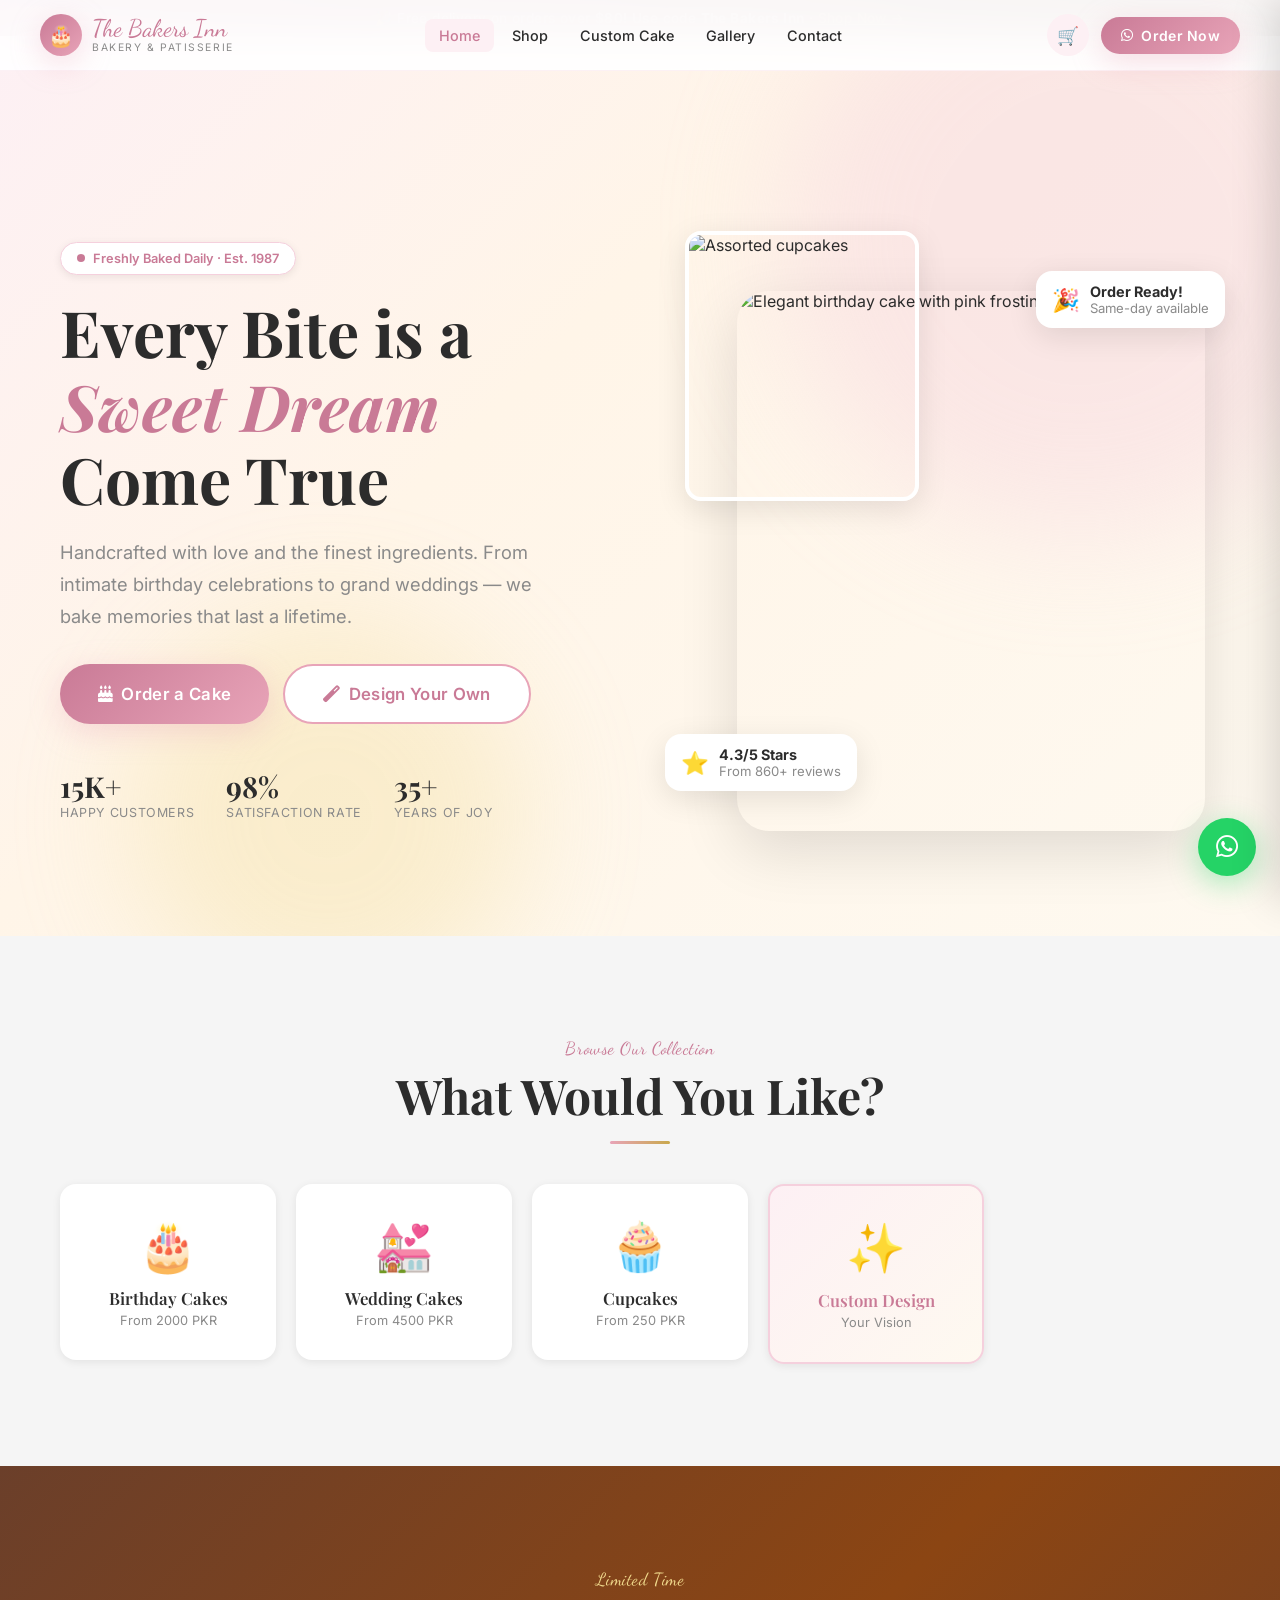
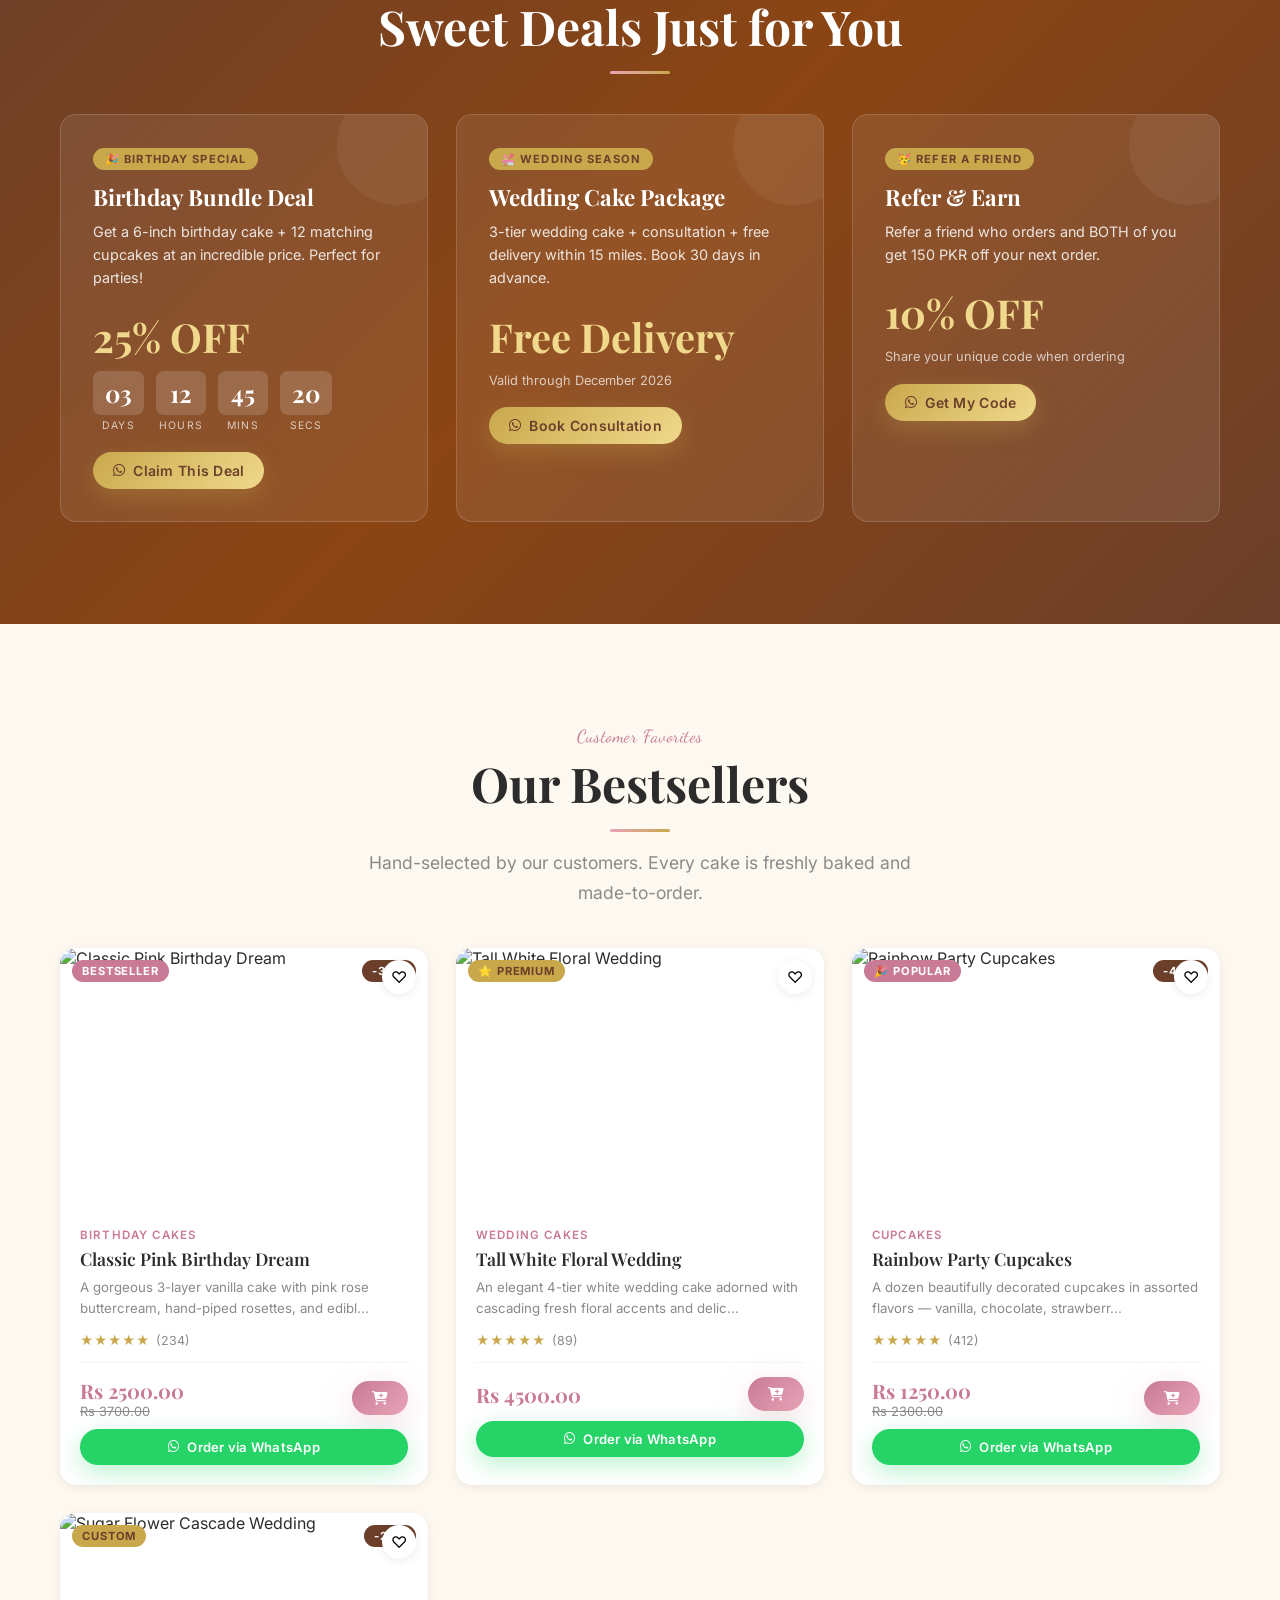
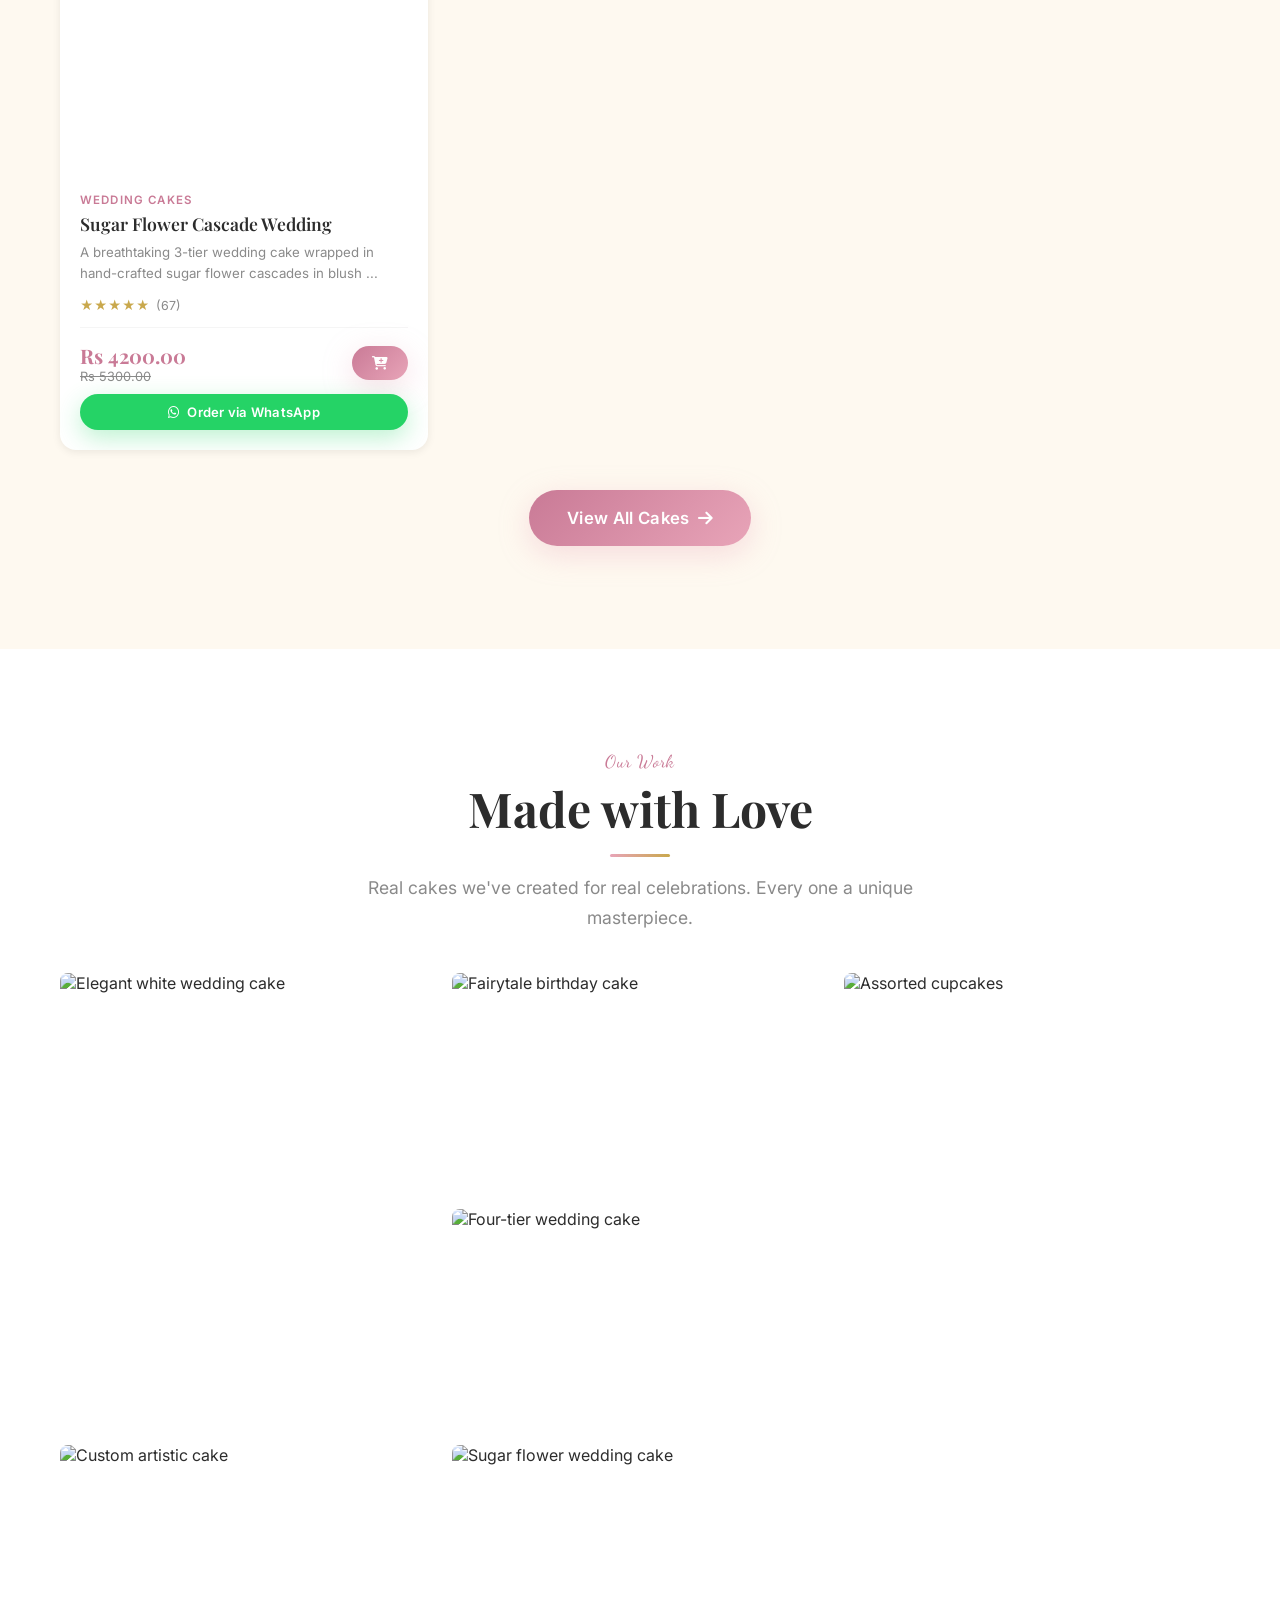
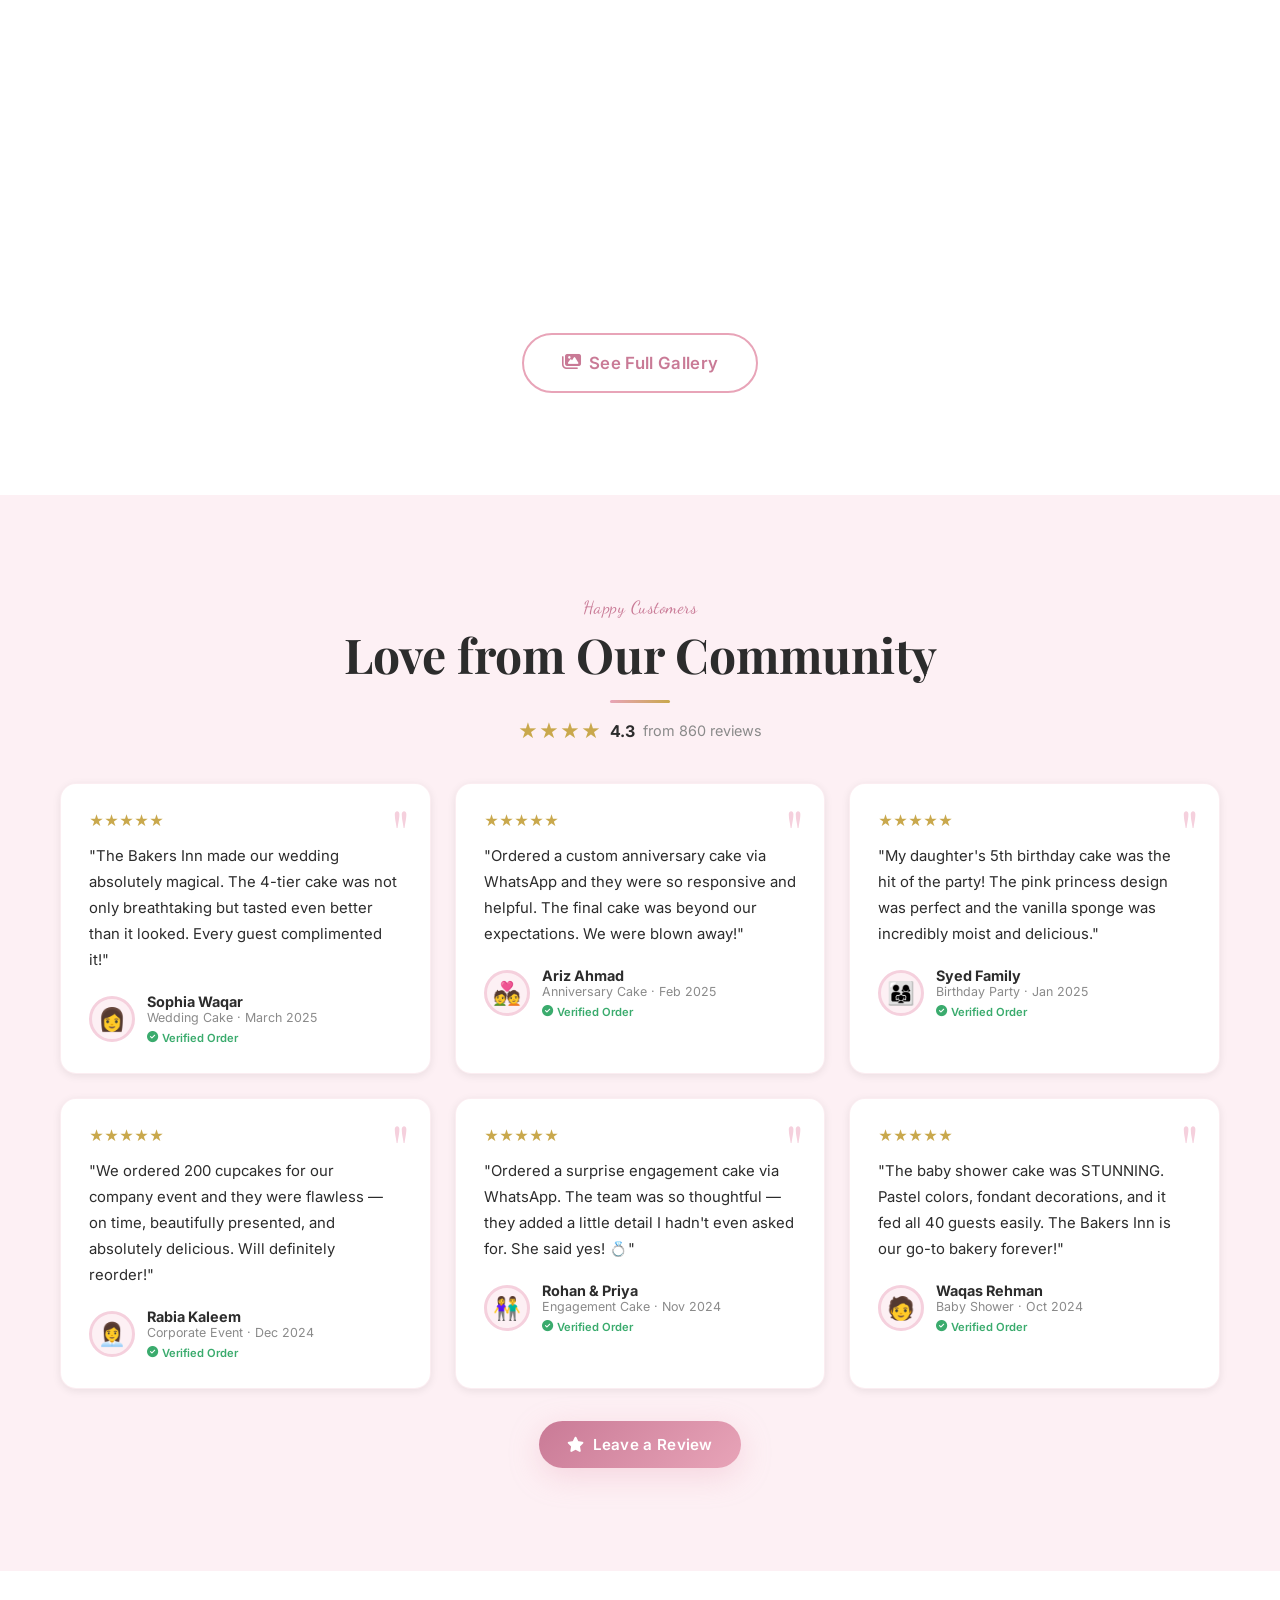
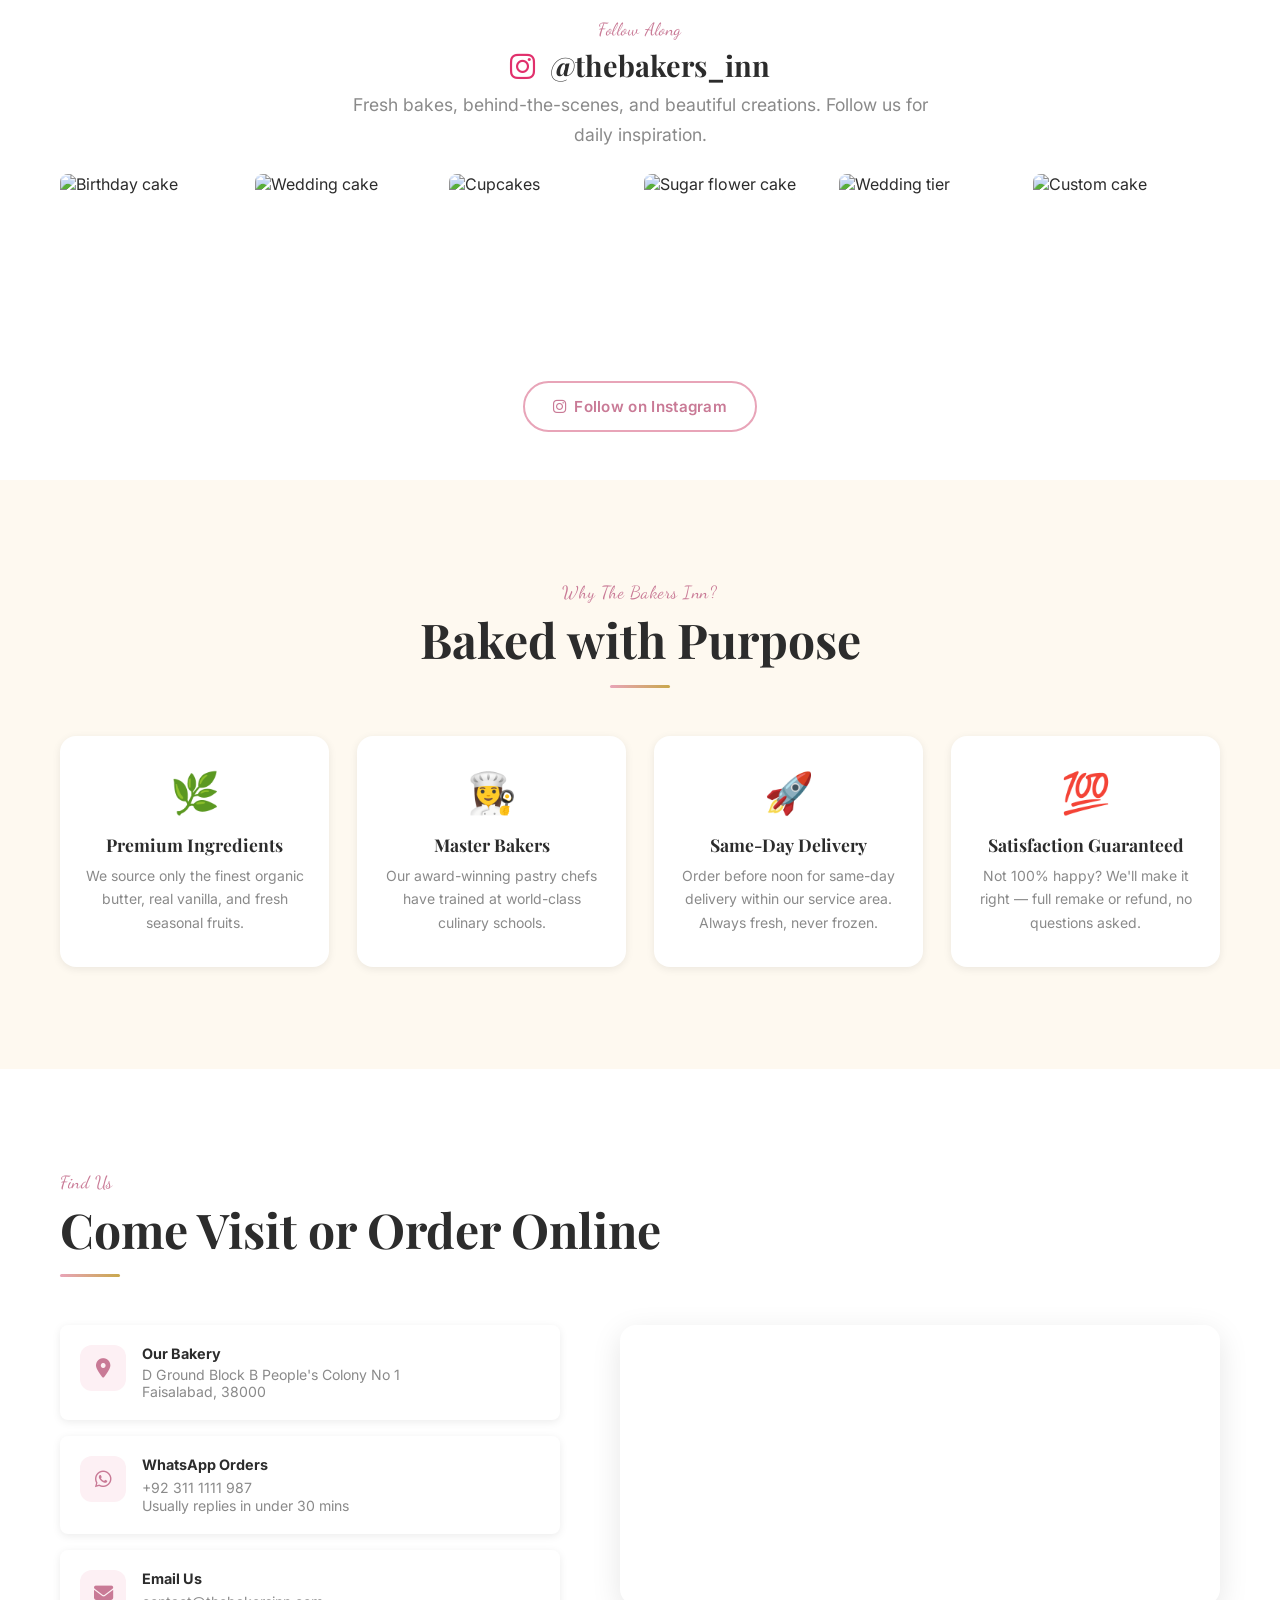
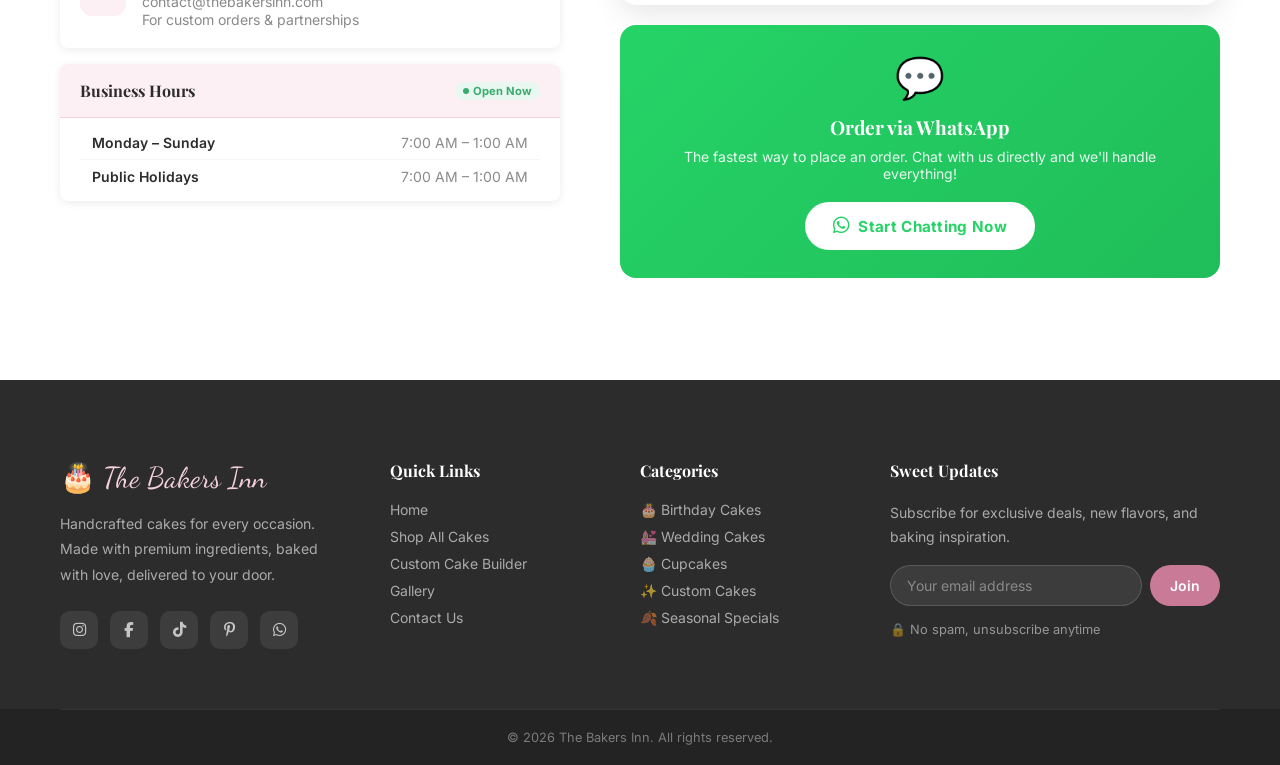
==== index.html @ 355bd1bf "main" ====
<!DOCTYPE html>
<html lang="en">

<head>
  <meta charset="UTF-8">
  <meta name="viewport" content="width=device-width, initial-scale=1.0">
  <title>The Bakers Inn — Handcrafted Cakes & Desserts</title>
  <meta name="description"
    content="Premium handcrafted cakes for every occasion. Birthday cakes, wedding cakes, custom designs & cupcakes. Order via WhatsApp for quick local delivery.">

  <!-- Favicon -->
  <link rel="icon" type="image/svg+xml"
    href="data:image/svg+xml,<svg xmlns='http://www.w3.org/2000/svg' viewBox='0 0 100 100'><text y='.9em' font-size='90'>🎂</text></svg>">

  <!-- Fonts & Icons -->
  <link rel="preconnect" href="https://fonts.googleapis.com">
  <link rel="preconnect" href="https://fonts.gstatic.com" crossorigin>
  <link
    href="https://fonts.googleapis.com/css2?family=Playfair+Display:ital,wght@0,400;0,600;0,700;1,400;1,600&family=Inter:wght@300;400;500;600;700&family=Dancing+Script:wght@600;700&display=swap"
    rel="stylesheet">
  <link rel="stylesheet" href="https://cdn.jsdelivr.net/npm/@fortawesome/fontawesome-free@6.4.0/css/all.min.css">

  <!-- Styles -->
  <link rel="stylesheet" href="css/style.css">
</head>

<body>

  <!-- ── Announcement Bar ── -->
  <div class="announcement-bar">
    🎉 Free delivery on orders over $80! Use code <strong>The Bakers Inn</strong> · <a href="shop.html">Shop Now →</a>
  </div>

  <!-- ── Navigation ── -->
  <nav class="navbar" id="navbar">
    <div class="nav-inner">
      <a href="index.html" class="nav-logo">
        <div class="logo-icon">🎂</div>
        <div>
          <div class="logo-text">The Bakers Inn</div>
          <div class="logo-sub">Bakery & Patisserie</div>
        </div>
      </a>

      <div class="nav-links">
        <a href="index.html" class="active">Home</a>
        <a href="shop.html">Shop</a>
        <a href="builder.html">Custom Cake</a>
        <a href="gallery.html">Gallery</a>
        <a href="#contact">Contact</a>
      </div>

      <div class="nav-actions">
        <button class="nav-cart-btn" id="cartToggle" aria-label="Shopping cart">
          🛒
          <span class="cart-count" id="cartCount">0</span>
        </button>
        <a href="https://wa.me/923111111987?text=Hi%20The%20Bakers%20Inn!%20I'd%20like%20to%20place%20an%20order."
          target="_blank" class="btn btn-primary btn-sm">
          <i class="fab fa-whatsapp"></i> Order Now
        </a>
        <button class="hamburger" id="hamburger" aria-label="Menu">
          <span></span><span></span><span></span>
        </button>
      </div>
    </div>
  </nav>

  <!-- Mobile Menu -->
  <div class="mobile-menu" id="mobileMenu">
    <a href="index.html">🏠 Home</a>
    <a href="shop.html">🛍️ Shop</a>
    <a href="builder.html">🎨 Custom Cake Builder</a>
    <a href="gallery.html">📸 Gallery</a>
    <a href="#contact">📍 Contact</a>
    <div class="mobile-cta">
      <a href="https://wa.me/923111111987" target="_blank" class="btn btn-whatsapp"
        style="width:100%;justify-content:center;">
        <i class="fab fa-whatsapp"></i> Chat on WhatsApp
      </a>
    </div>
  </div>

  <!-- ── HERO ── -->
  <section class="hero" id="home">
    <div class="hero-bg"></div>
    <div class="hero-shape hero-shape-1"></div>
    <div class="hero-shape hero-shape-2"></div>
    <div class="container">
      <div class="hero-inner">
        <!-- Text -->
        <div class="hero-content fade-up">
          <div class="hero-badge">
            <span class="dot"></span>
            Freshly Baked Daily · Est. 1987
          </div>
          <h1 class="hero-title">
            Every Bite is a <em>Sweet Dream</em> Come True
          </h1>
          <p class="hero-desc">
            Handcrafted with love and the finest ingredients. From intimate birthday celebrations to grand weddings — we
            bake memories that last a lifetime.
          </p>
          <div class="hero-actions">
            <a href="shop.html" class="btn btn-primary btn-lg">
              <i class="fas fa-birthday-cake"></i> Order a Cake
            </a>
            <a href="builder.html" class="btn btn-secondary btn-lg">
              <i class="fas fa-magic"></i> Design Your Own
            </a>
          </div>
          <div class="hero-stats">
            <div class="stat-item">
              <div class="stat-num">15K+</div>
              <div class="stat-label">Happy Customers</div>
            </div>
            <div class="stat-item">
              <div class="stat-num">98%</div>
              <div class="stat-label">Satisfaction Rate</div>
            </div>
            <div class="stat-item">
              <div class="stat-num">35+</div>
              <div class="stat-label">Years of Joy</div>
            </div>
          </div>
        </div>

        <!-- Visual -->
        <div class="hero-visual fade-up delay-2">
          <div class="hero-img-wrap">
            <img class="hero-img-main"
              src="https://sspark.genspark.ai/cfimages?u1=rplYFRyqH1P2PT12CKB4Img4dQEPYSUEnfy8c4C6LNrqgx5T4prd2Qt0WFsOAHbeLNlawzMnPrrCDWIAe157KmiKlK%2BSk2ysrtAvp5CaFbwaIzY6VY3bGF6A0AvuNsc6s1OwOkr0C%2FBk5eI%3D&u2=nIkRhoX6rwjAXv6U&width=2560"
              alt="Elegant birthday cake with pink frosting and flowers" loading="eager">
            <img class="hero-img-accent"
              src="https://sspark.genspark.ai/cfimages?u1=%2FT2%2BsGJjgvZFdFgBg70bInZhyD%2FipjyskQmPEMax8MCAjw6zeKKr7AgU5TK5uM5mwDHGGMbkPGvYfndQKCKUul972R467t594QLN332hIaUm%2Bw%3D%3D&u2=lqEl9P6xSDWYgGrx&width=2560"
              alt="Assorted cupcakes" loading="eager">

            <!-- Float cards -->
            <div class="hero-float-card card-rating">
              <span class="float-icon">⭐</span>
              <div class="float-text">
                <strong>4.3/5 Stars</strong>
                <span>From 860+ reviews</span>
              </div>
            </div>
            <div class="hero-float-card card-order">
              <span class="float-icon">🎉</span>
              <div class="float-text">
                <strong>Order Ready!</strong>
                <span>Same-day available</span>
              </div>
            </div>
          </div>
        </div>
      </div>
    </div>
  </section>

  <!-- ── FEATURED CATEGORIES ── -->
  <section class="section" style="background: var(--gray-soft);">
    <div class="container">
      <div class="text-center fade-up">
        <span class="section-label">Browse Our Collection</span>
        <h2 class="section-title">What Would You Like?</h2>
        <div class="divider"></div>
      </div>
      <div style="display:grid;grid-template-columns:repeat(auto-fill,minmax(200px,1fr));gap:20px;margin-top:40px;">
        <a href="shop.html?cat=birthday" class="fade-up delay-1" style="text-decoration:none;">
          <div
            style="background:white;border-radius:var(--radius);padding:32px 20px;text-align:center;box-shadow:var(--shadow-sm);transition:transform .3s,box-shadow .3s;cursor:pointer;"
            onmouseenter="this.style.transform='translateY(-6px)';this.style.boxShadow='var(--shadow-lg)'"
            onmouseleave="this.style.transform='';this.style.boxShadow='var(--shadow-sm)'">
            <div style="font-size:3rem;margin-bottom:12px;">🎂</div>
            <div
              style="font-family:var(--font-serif);font-size:1.05rem;font-weight:600;color:var(--charcoal);margin-bottom:4px;">
              Birthday Cakes</div>
            <div style="font-size:.8rem;color:var(--gray-mid);">From 2000 PKR</div>
          </div>
        </a>
        <a href="shop.html?cat=wedding" class="fade-up delay-2" style="text-decoration:none;">
          <div
            style="background:white;border-radius:var(--radius);padding:32px 20px;text-align:center;box-shadow:var(--shadow-sm);transition:transform .3s,box-shadow .3s;cursor:pointer;"
            onmouseenter="this.style.transform='translateY(-6px)';this.style.boxShadow='var(--shadow-lg)'"
            onmouseleave="this.style.transform='';this.style.boxShadow='var(--shadow-sm)'">
            <div style="font-size:3rem;margin-bottom:12px;">💒</div>
            <div
              style="font-family:var(--font-serif);font-size:1.05rem;font-weight:600;color:var(--charcoal);margin-bottom:4px;">
              Wedding Cakes</div>
            <div style="font-size:.8rem;color:var(--gray-mid);">From 4500 PKR</div>
          </div>
        </a>
        <a href="shop.html?cat=cupcakes" class="fade-up delay-3" style="text-decoration:none;">
          <div
            style="background:white;border-radius:var(--radius);padding:32px 20px;text-align:center;box-shadow:var(--shadow-sm);transition:transform .3s,box-shadow .3s;cursor:pointer;"
            onmouseenter="this.style.transform='translateY(-6px)';this.style.boxShadow='var(--shadow-lg)'"
            onmouseleave="this.style.transform='';this.style.boxShadow='var(--shadow-sm)'">
            <div style="font-size:3rem;margin-bottom:12px;">🧁</div>
            <div
              style="font-family:var(--font-serif);font-size:1.05rem;font-weight:600;color:var(--charcoal);margin-bottom:4px;">
              Cupcakes</div>
            <div style="font-size:.8rem;color:var(--gray-mid);">From 250 PKR</div>
          </div>
        </a>
        <a href="builder.html" class="fade-up delay-4" style="text-decoration:none;">
          <div
            style="background:linear-gradient(135deg,var(--blush),var(--cream));border-radius:var(--radius);padding:32px 20px;text-align:center;box-shadow:var(--shadow-sm);border:2px solid var(--rose-light);transition:transform .3s,box-shadow .3s;cursor:pointer;"
            onmouseenter="this.style.transform='translateY(-6px)';this.style.boxShadow='var(--shadow-lg)'"
            onmouseleave="this.style.transform='';this.style.boxShadow='var(--shadow-sm)'">
            <div style="font-size:3rem;margin-bottom:12px;">✨</div>
            <div
              style="font-family:var(--font-serif);font-size:1.05rem;font-weight:600;color:var(--rose-deep);margin-bottom:4px;">
              Custom Design</div>
            <div style="font-size:.8rem;color:var(--gray-mid);">Your Vision</div>
          </div>
        </a>
      </div>
    </div>
  </section>

  <!-- ── OFFERS & DEALS ── -->
  <section class="section offer-section" id="offers">
    <div class="container">
      <div class="text-center fade-up" style="margin-bottom:40px;">
        <span class="section-label" style="color:var(--gold-light);">Limited Time</span>
        <h2 class="section-title" style="color:white;">Sweet Deals Just for You</h2>
        <div class="divider"></div>
      </div>
      <div class="offer-inner">
        <!-- Offer 1 -->
        <div class="offer-card fade-up delay-1">
          <div class="offer-tag">🎉 Birthday Special</div>
          <h3>Birthday Bundle Deal</h3>
          <p>Get a 6-inch birthday cake + 12 matching cupcakes at an incredible price. Perfect for parties!</p>
          <div class="offer-discount">25% OFF</div>
          <div class="countdown" data-end="2026-03-31">
            <div class="countdown-item"><span class="num" id="cd1-d">03</span><span class="lbl">Days</span></div>
            <div class="countdown-item"><span class="num" id="cd1-h">12</span><span class="lbl">Hours</span></div>
            <div class="countdown-item"><span class="num" id="cd1-m">45</span><span class="lbl">Mins</span></div>
            <div class="countdown-item"><span class="num" id="cd1-s">20</span><span class="lbl">Secs</span></div>
          </div>
          <a href="https://wa.me/923111111987?text=Hi!%20I%20want%20the%20Birthday%20Bundle%20Deal!" target="_blank"
            class="btn btn-gold btn-sm">
            <i class="fab fa-whatsapp"></i> Claim This Deal
          </a>
        </div>

        <!-- Offer 2 -->
        <div class="offer-card fade-up delay-2">
          <div class="offer-tag">💒 Wedding Season</div>
          <h3>Wedding Cake Package</h3>
          <p>3-tier wedding cake + consultation + free delivery within 15 miles. Book 30 days in advance.</p>
          <div class="offer-discount">Free Delivery</div>
          <p style="font-size:.8rem;opacity:.7;margin-bottom:16px;">Valid through December 2026</p>
          <a href="https://wa.me/923111111987?text=Hi!%20I'm%20interested%20in%20the%20Wedding%20Cake%20Package."
            target="_blank" class="btn btn-gold btn-sm">
            <i class="fab fa-whatsapp"></i> Book Consultation
          </a>
        </div>

        <!-- Offer 3 -->
        <div class="offer-card fade-up delay-3">
          <div class="offer-tag">🥳 Refer a Friend</div>
          <h3>Refer & Earn</h3>
          <p>Refer a friend who orders and BOTH of you get 150 PKR off your next order.</p>
          <div class="offer-discount">10% OFF</div>
          <p style="font-size:.8rem;opacity:.7;margin-bottom:16px;">Share your unique code when ordering</p>
          <a href="https://wa.me/923111111987?text=Hi!%20I%20want%20to%20know%20about%20the%20referral%20program."
            target="_blank" class="btn btn-gold btn-sm">
            <i class="fab fa-whatsapp"></i> Get My Code
          </a>
        </div>
      </div>
    </div>
  </section>

  <!-- ── BESTSELLERS ── -->
  <section class="section" style="background: var(--cream);" id="menu">
    <div class="container">
      <div class="text-center fade-up" style="margin-bottom:40px;">
        <span class="section-label">Customer Favorites</span>
        <h2 class="section-title">Our Bestsellers</h2>
        <div class="divider"></div>
        <p class="section-subtitle" style="margin: 16px auto 0;">
          Hand-selected by our customers. Every cake is freshly baked and made-to-order.
        </p>
      </div>

      <div class="products-grid" id="bestsellerGrid">
        <!-- Cards inserted by JS -->
      </div>

      <div class="text-center" style="margin-top:40px;">
        <a href="shop.html" class="btn btn-primary btn-lg fade-up">
          View All Cakes <i class="fas fa-arrow-right"></i>
        </a>
      </div>
    </div>
  </section>

  <!-- ── GALLERY PREVIEW ── -->
  <section class="section" id="gallery">
    <div class="container">
      <div class="text-center fade-up" style="margin-bottom:40px;">
        <span class="section-label">Our Work</span>
        <h2 class="section-title">Made with Love</h2>
        <div class="divider"></div>
        <p class="section-subtitle" style="margin:16px auto 0;">Real cakes we've created for real celebrations. Every
          one a unique masterpiece.</p>
      </div>

      <div class="gallery-grid fade-up">
        <div class="gallery-item tall">
          <img
            src="https://sspark.genspark.ai/cfimages?u1=a21I9PPTtJSzKSRhyeePkZG164V9dlMMgZjcupU6zvU0uN3PPMwfRFhY%2B580ULPvzwAj%2FCxiL3xDr2ASWXpZDpJP%2FcrJa2iqgAfnZT5cCrVdUmU2d9geX6Ni2gRB%2BnskRCC2QJRVB2SY1dxUXhBQoP%2F%2B6ZsmlCPVK71I&u2=%2BbUkbHXdg8EQRpvW&width=2560"
            alt="Elegant white wedding cake" loading="lazy">
          <div class="gallery-overlay"><span>Elegant Wedding Cake</span></div>
        </div>
        <div class="gallery-item">
          <img
            src="https://sspark.genspark.ai/cfimages?u1=rplYFRyqH1P2PT12CKB4Img4dQEPYSUEnfy8c4C6LNrqgx5T4prd2Qt0WFsOAHbeLNlawzMnPrrCDWIAe157KmiKlK%2BSk2ysrtAvp5CaFbwaIzY6VY3bGF6A0AvuNsc6s1OwOkr0C%2FBk5eI%3D&u2=nIkRhoX6rwjAXv6U&width=2560"
            alt="Fairytale birthday cake" loading="lazy">
          <div class="gallery-overlay"><span>Fairytale Birthday</span></div>
        </div>
        <div class="gallery-item">
          <img
            src="https://sspark.genspark.ai/cfimages?u1=%2FT2%2BsGJjgvZFdFgBg70bInZhyD%2FipjyskQmPEMax8MCAjw6zeKKr7AgU5TK5uM5mwDHGGMbkPGvYfndQKCKUul972R467t594QLN332hIaUm%2Bw%3D%3D&u2=lqEl9P6xSDWYgGrx&width=2560"
            alt="Assorted cupcakes" loading="lazy">
          <div class="gallery-overlay"><span>Party Cupcakes</span></div>
        </div>
        <div class="gallery-item wide">
          <img
            src="https://sspark.genspark.ai/cfimages?u1=17%2FLDpq78ibkWskSlY8K23vSmLwUKPXdP5u4kRclwcn%2BtbF6rqjLnXLEllQIwfThZ4RuNAaI89QCljEo4OEDOwEXDaIiRuRS%2BzoGzGtdjlU5X9SuUJ%2BH%2Bf8BcbpWV%2BWf8Kyl9X1aX%2BpwJSvJAbSJqsIq1Be8fjH967jt6ix7lGguSZCsAvY%2BNDc9&u2=y%2FbjeMiYgYP%2BDaVb&width=2560"
            alt="Four-tier wedding cake" loading="lazy">
          <div class="gallery-overlay"><span>Royal Wedding Tier</span></div>
        </div>
        <div class="gallery-item">
          <img
            src="https://sspark.genspark.ai/cfimages?u1=SkS3MfSd4V5%2FPXgxVhTHKtYsP8DeHoiQjT2tutjLMSEP9tlInUR0RYJyjyJpEiewF11tszkzc71W3ci9oyFPOfoyGfeqENv8JjC7IDQQx1WE6uhSpFCuRz93y34knvAQNLccLbl86AxebrxSfiBRHmhCZBhwzPRNASEsGHTmImL5rqJWujQnH2j8U793qhmyG9jiiXKi7b6fI%2BPp1bpO5M3EjMW%2F6M1rMH7F1eRI6JQJ482swiMSh7Y4quCt047QLjK9WJgEv2zYxs7zeVbG1zPqSAsJEVJ134ZC&u2=A91XyIcNxRtmZqWw&width=2560"
            alt="Custom artistic cake" loading="lazy">
          <div class="gallery-overlay"><span>Custom Artistry</span></div>
        </div>
        <div class="gallery-item tall">
          <img
            src="https://sspark.genspark.ai/cfimages?u1=p4pbvIuDscmF8F0%2F1effKKx9t0mxvHv8hVbFE2GAwvwG2fvyYy%2Fv7MA7eCp8id3sxeyf0tIzu3k0lR1l8Ele%2Ff3CXM%2Bg%2FGQtULnSD0X22yh%2BInZ3gGk0Sc3cY%2Ba0xOBPr0T3DfZMkq6y0kECRNqS%2Fg%3D%3D&u2=3ZUV3T5hL1zSu0UH&width=2560"
            alt="Sugar flower wedding cake" loading="lazy">
          <div class="gallery-overlay"><span>Sugar Flower Magic</span></div>
        </div>
      </div>

      <div class="text-center" style="margin-top:32px;">
        <a href="gallery.html" class="btn btn-secondary btn-lg fade-up">
          <i class="fas fa-images"></i> See Full Gallery
        </a>
      </div>
    </div>
  </section>

  <!-- ── TESTIMONIALS ── -->
  <section class="section" style="background:var(--blush);" id="reviews">
    <div class="container">
      <div class="text-center fade-up" style="margin-bottom:40px;">
        <span class="section-label">Happy Customers</span>
        <h2 class="section-title">Love from Our Community</h2>
        <div class="divider"></div>
        <div style="display:flex;align-items:center;justify-content:center;gap:8px;margin-top:16px;">
          <span class="stars" style="font-size:1.2rem;">★★★★</span>
          <span style="font-size:1rem;font-weight:700;">4.3</span>
          <span style="color:var(--gray-mid);font-size:.9rem;">from 860 reviews</span>
        </div>
      </div>

      <div class="testimonials-grid">
        <!-- Testimonial cards rendered by JS -->
      </div>

      <div class="text-center" style="margin-top:32px;">
        <a href="https://wa.me/923111111987?text=Hi!%20I%20want%20to%20leave%20a%20review." target="_blank"
          class="btn btn-primary fade-up">
          <i class="fas fa-star"></i> Leave a Review
        </a>
      </div>
    </div>
  </section>

  <!-- ── INSTAGRAM FEED ── -->
  <section class="section-sm" style="background:var(--white);" id="instagram">
    <div class="container">
      <div class="text-center fade-up" style="margin-bottom:24px;">
        <span class="section-label">Follow Along</span>
        <h2 class="section-title" style="font-size:1.8rem;">
          <i class="fab fa-instagram" style="color:#E1306C;margin-right:8px;"></i> @thebakers_inn
        </h2>
        <p class="section-subtitle" style="margin:8px auto 0;">Fresh bakes, behind-the-scenes, and beautiful creations.
          Follow us for daily inspiration.</p>
      </div>
      <div class="instagram-grid fade-up">
        <!-- Insta items inserted by JS -->
      </div>
      <div class="text-center" style="margin-top:20px;">
        <a href="https://instagram.com/thebakers_inn" target="_blank" class="btn btn-secondary">
          <i class="fab fa-instagram"></i> Follow on Instagram
        </a>
      </div>
    </div>
  </section>

  <!-- ── WHY US ── -->
  <section class="section" style="background: var(--cream);">
    <div class="container">
      <div class="text-center fade-up" style="margin-bottom:48px;">
        <span class="section-label">Why The Bakers Inn?</span>
        <h2 class="section-title">Baked with Purpose</h2>
        <div class="divider"></div>
      </div>
      <div style="display:grid;grid-template-columns:repeat(auto-fill,minmax(240px,1fr));gap:28px;">
        <div class="fade-up delay-1"
          style="text-align:center;padding:32px 24px;background:white;border-radius:var(--radius);box-shadow:var(--shadow-sm);">
          <div style="font-size:2.5rem;margin-bottom:16px;">🌿</div>
          <h3 style="font-family:var(--font-serif);font-size:1.1rem;font-weight:700;margin-bottom:8px;">Premium
            Ingredients</h3>
          <p style="font-size:.875rem;color:var(--gray-mid);line-height:1.7;">We source only the finest organic butter,
            real vanilla, and fresh seasonal fruits.</p>
        </div>
        <div class="fade-up delay-2"
          style="text-align:center;padding:32px 24px;background:white;border-radius:var(--radius);box-shadow:var(--shadow-sm);">
          <div style="font-size:2.5rem;margin-bottom:16px;">👩‍🍳</div>
          <h3 style="font-family:var(--font-serif);font-size:1.1rem;font-weight:700;margin-bottom:8px;">Master Bakers
          </h3>
          <p style="font-size:.875rem;color:var(--gray-mid);line-height:1.7;">Our award-winning pastry chefs have
            trained at world-class culinary schools.</p>
        </div>
        <div class="fade-up delay-3"
          style="text-align:center;padding:32px 24px;background:white;border-radius:var(--radius);box-shadow:var(--shadow-sm);">
          <div style="font-size:2.5rem;margin-bottom:16px;">🚀</div>
          <h3 style="font-family:var(--font-serif);font-size:1.1rem;font-weight:700;margin-bottom:8px;">Same-Day
            Delivery</h3>
          <p style="font-size:.875rem;color:var(--gray-mid);line-height:1.7;">Order before noon for same-day delivery
            within our service area. Always fresh, never frozen.</p>
        </div>
        <div class="fade-up delay-4"
          style="text-align:center;padding:32px 24px;background:white;border-radius:var(--radius);box-shadow:var(--shadow-sm);">
          <div style="font-size:2.5rem;margin-bottom:16px;">💯</div>
          <h3 style="font-family:var(--font-serif);font-size:1.1rem;font-weight:700;margin-bottom:8px;">Satisfaction
            Guaranteed</h3>
          <p style="font-size:.875rem;color:var(--gray-mid);line-height:1.7;">Not 100% happy? We'll make it right — full
            remake or refund, no questions asked.</p>
        </div>
      </div>
    </div>
  </section>

  <!-- ── CONTACT & LOCATION ── -->
  <section class="section" id="contact">
    <div class="container">
      <div class="fade-up" style="margin-bottom:48px;">
        <span class="section-label">Find Us</span>
        <h2 class="section-title">Come Visit or Order Online</h2>
        <div class="divider divider-left"></div>
      </div>

      <div class="contact-grid">
        <div>
          <!-- Contact Items -->
          <div class="contact-item fade-up delay-1">
            <div class="contact-icon"><i class="fas fa-map-marker-alt"></i></div>
            <div>
              <h4>Our Bakery</h4>
              <p>D Ground Block B People's Colony No 1<br>Faisalabad, 38000</p>
            </div>
          </div>
          <div class="contact-item fade-up delay-2">
            <div class="contact-icon"><i class="fab fa-whatsapp"></i></div>
            <div>
              <h4>WhatsApp Orders</h4>
              <a href="https://wa.me/923111111987" target="_blank">+92 311 1111 987</a>
              <p>Usually replies in under 30 mins</p>
            </div>
          </div>
          <div class="contact-item fade-up delay-3">
            <div class="contact-icon"><i class="fas fa-envelope"></i></div>
            <div>
              <h4>Email Us</h4>
              <a href="mailto:contact@thebakersinn.com">contact@thebakersinn.com</a>
              <p>For custom orders & partnerships</p>
            </div>
          </div>

          <!-- Hours -->
          <div class="fade-up delay-4"
            style="background:white;border-radius:var(--radius-sm);box-shadow:var(--shadow-sm);overflow:hidden;margin-top:4px;">
            <div style="padding:16px 20px;background:var(--blush);border-bottom:1px solid var(--rose-light);">
              <strong style="font-family:var(--font-serif);">Business Hours</strong>
              <span class="open-badge" style="float:right;margin-top:2px;">Open Now</span>
            </div>
            <div style="padding:8px 20px;">
              <table class="hours-table">
                <tr>
                  <td>Monday – Sunday</td>
                  <td>7:00 AM – 1:00 AM</td>
                </tr>
                <tr>
                  <td>Public Holidays</td>
                  <td>7:00 AM – 1:00 AM</td>
                </tr>
              </table>
            </div>
          </div>
        </div>

        <script>
          function updateOpenStatus() {
  const badge = document.querySelector(".open-badge");
  const now = new Date();

  const currentTime = now.getHours() * 60 + now.getMinutes();

  // 7:00 AM → 1:00 AM (next day)
  const openTime = 7 * 60;   // 420
  const closeTime = 1 * 60;  // 60

  let isOpen;

  if (currentTime >= openTime) {
    isOpen = true; // 7:00 AM → midnight
  } else if (currentTime < closeTime) {
    isOpen = true; // midnight → 1:00 AM
  } else {
    isOpen = false;
  }

  if (isOpen) {
    badge.textContent = "Open Now";
    badge.style.background = "#e8f8f0";
    badge.style.color = "#3aab6d";
    badge.style.setProperty("--dot-color", "#3aab6d");
  } else {
    badge.textContent = "Closed";
    badge.style.background = "#fdecea";
    badge.style.color = "#d9534f";
    badge.style.setProperty("--dot-color", "#d9534f");
  }
}

// Run on load
updateOpenStatus();

// Optional: update every minute
setInterval(updateOpenStatus, 60000);
        </script>

        <div class="fade-up delay-2">
          <div class="map-embed" style="height:280px;margin-bottom:20px;">
            <iframe
              src="https://www.google.com/maps/embed?pb=!1m14!1m8!1m3!1d6343.292681942256!2d73.10901596558118!3d31.40911567937818!3m2!1i1024!2i768!4f13.1!3m3!1m2!1s0x3922680b70a7cb71%3A0xa1edc330bac0fdbf!2sThe%20Bakers%20Inn!5e0!3m2!1sen!2sus!4v1774594558666!5m2!1sen!2sus"
              allowfullscreen="" loading="lazy" title="Bakery Location">
            </iframe>
          </div>
          <!-- Quick Order via WA -->
          <div
            style="background:linear-gradient(135deg,#25D366,#20bd5a);border-radius:var(--radius);padding:28px;color:white;text-align:center;">
            <div style="font-size:2.5rem;margin-bottom:12px;">💬</div>
            <h3 style="font-family:var(--font-serif);font-size:1.2rem;font-weight:700;margin-bottom:8px;">Order via
              WhatsApp</h3>
            <p style="font-size:.875rem;opacity:.9;margin-bottom:20px;">The fastest way to place an order. Chat with us
              directly and we'll handle everything!</p>
            <a href="https://wa.me/923111111987?text=Hi%20The%20Bakers%20Inn!%20I'd%20like%20to%20place%20an%20order."
              target="_blank" class="btn"
              style="background:white;color:#25D366;font-weight:700;border-radius:50px;padding:14px 28px;display:inline-flex;align-items:center;gap:8px;">
              <i class="fab fa-whatsapp" style="font-size:1.2rem;"></i> Start Chatting Now
            </a>
          </div>
        </div>
      </div>
    </div>
  </section>

  <!-- ── FOOTER ── -->
  <footer class="footer">
    <div class="container">
      <div class="footer-grid">
        <div class="footer-brand">
          <div class="footer-logo">🎂 The Bakers Inn</div>
          <p>Handcrafted cakes for every occasion. Made with premium ingredients, baked with love, delivered to your
            door.</p>
          <div class="social-links">
            <a href="https://instagram.com/thebakers_inn" class="social-link" aria-label="Instagram"><i class="fab fa-instagram"></i></a>
            <a href="https://facebook.com/thebakerspak" class="social-link" aria-label="Facebook"><i class="fab fa-facebook-f"></i></a>
            <a href="#" class="social-link" aria-label="TikTok"><i class="fab fa-tiktok"></i></a>
            <a href="#" class="social-link" aria-label="Pinterest"><i class="fab fa-pinterest-p"></i></a>
            <a href="https://wa.me/923111111987" class="social-link" target="_blank" aria-label="WhatsApp"><i
                class="fab fa-whatsapp"></i></a>
          </div>
        </div>
        <div class="footer-col">
          <h4>Quick Links</h4>
          <div class="footer-links">
            <a href="index.html">Home</a>
            <a href="shop.html">Shop All Cakes</a>
            <a href="builder.html">Custom Cake Builder</a>
            <a href="gallery.html">Gallery</a>
            <a href="#contact">Contact Us</a>
          </div>
        </div>
        <div class="footer-col">
          <h4>Categories</h4>
          <div class="footer-links">
            <a href="shop.html?cat=birthday">🎂 Birthday Cakes</a>
            <a href="shop.html?cat=wedding">💒 Wedding Cakes</a>
            <a href="shop.html?cat=cupcakes">🧁 Cupcakes</a>
            <a href="shop.html?cat=custom">✨ Custom Cakes</a>
            <a href="shop.html?cat=seasonal">🍂 Seasonal Specials</a>
          </div>
        </div>
        <div class="footer-newsletter footer-col">
          <h4>Sweet Updates</h4>
          <p>Subscribe for exclusive deals, new flavors, and baking inspiration.</p>
          <form class="newsletter-form" onsubmit="handleNewsletter(event)">
            <input type="email" placeholder="Your email address" required>
            <button type="submit">Join</button>
          </form>
          <div style="margin-top:16px;font-size:.8rem;color:rgba(255,255,255,.5);">
            🔒 No spam, unsubscribe anytime
          </div>
        </div>
      </div>
    </div>
    <div style="background:rgba(0,0,0,.2);">
      <div class="container">
        <div class="footer-bottom">
          <span>© 2026 The Bakers Inn. All rights reserved.</span>
        </div>
      </div>
    </div>
  </footer>

  <!-- ── CART SIDEBAR ── -->
  <div class="cart-overlay" id="cartOverlay"></div>
  <div class="cart-sidebar" id="cartSidebar">
    <div class="cart-header">
      <h3>🛒 Your Cart</h3>
      <button class="cart-close" id="cartClose">✕</button>
    </div>
    <div class="cart-items" id="cartItems">
      <div class="cart-empty">
        <div class="empty-icon">🎂</div>
        <strong>Your cart is empty</strong>
        <p>Add some delicious cakes to get started!</p>
        <a href="shop.html" class="btn btn-primary btn-sm" style="margin-top:12px;">Browse Cakes</a>
      </div>
    </div>
    <div class="cart-footer" id="cartFooter" style="display:none;">
      <div class="cart-totals">
        <div class="cart-total-row"><span>Subtotal</span><span id="cartSubtotal">Rs 0.00</span></div>
        <div class="cart-total-row"><span>Delivery</span><span id="cartDelivery">Rs 320.00</span></div>
        <div class="cart-total-row total"><span>Total</span><span id="cartTotal">Rs 0.00</span></div>
      </div>
      <div class="cart-checkout-btns">
        <a href="https://wa.me/923111111987" target="_blank" id="cartWhatsApp" class="btn btn-whatsapp">
          <i class="fab fa-whatsapp"></i> Order via WhatsApp
        </a>
        <button class="btn btn-primary" onclick="proceedToCheckout()">
          <i class="fas fa-credit-card"></i> Checkout
        </button>
      </div>
    </div>
  </div>

  <!-- ── STICKY WHATSAPP ── -->
  <a href="https://wa.me/923111111987?text=Hi%20The%20Bakers%20Inn!%20I'd%20like%20to%20place%20an%20order."
    target="_blank" class="sticky-wa" aria-label="Order via WhatsApp">
    <i class="fab fa-whatsapp"></i>
  </a>

  <!-- ── LIGHTBOX ── -->
  <div class="lightbox" id="lightbox">
    <button class="lightbox-close" id="lightboxClose">✕</button>
    <img src="" alt="" id="lightboxImg">
  </div>

  <!-- ── TOAST ── -->
  <div class="toast-container" id="toastContainer"></div>

  <!-- Scripts -->
  <script src="js/app.js"></script>
  <script>
    // Inline page-specific init
    document.addEventListener('DOMContentLoaded', () => {
      renderBestsellers();
      renderTestimonials();
      renderInstagram();
      startCountdown();
    });

    function renderBestsellers() {
      const items = window.PRODUCTS ? window.PRODUCTS.slice(0, 4) : getFallbackProducts().slice(0, 4);
      const grid = document.getElementById('bestsellerGrid');
      if (!grid) return;
      grid.innerHTML = items.map(p => createProductCard(p)).join('');
      grid.querySelectorAll('.fade-up').forEach((el, i) => {
        el.style.transitionDelay = (i * .1) + 's';
        setTimeout(() => observeFadeUp(el), 0);
      });
    }

    function renderTestimonials() {
      const container = document.querySelector('.testimonials-grid');
      if (!container) return;
      const reviews = getTestimonials();
      container.innerHTML = reviews.map((r, i) => `
    <div class="testimonial-card fade-up delay-${(i % 4) + 1}">
      <div class="t-stars">${'★'.repeat(r.rating)}${'☆'.repeat(5 - r.rating)}</div>
      <p class="t-text">"${r.text}"</p>
      <div class="t-author">
        <div style="width:46px;height:46px;border-radius:50%;background:var(--blush);display:flex;align-items:center;justify-content:center;font-size:1.4rem;border:3px solid var(--rose-light);">${r.avatar}</div>
        <div>
          <div class="t-name">${r.name}</div>
          <div class="t-handle">${r.occasion}</div>
          <div class="t-verified"><i class="fas fa-check-circle"></i> Verified Order</div>
        </div>
      </div>
    </div>
  `).join('');
    }

    function renderInstagram() {
      const grid = document.querySelector('.instagram-grid');
      if (!grid) return;
      const posts = [
        { img: 'https://sspark.genspark.ai/cfimages?u1=rplYFRyqH1P2PT12CKB4Img4dQEPYSUEnfy8c4C6LNrqgx5T4prd2Qt0WFsOAHbeLNlawzMnPrrCDWIAe157KmiKlK%2BSk2ysrtAvp5CaFbwaIzY6VY3bGF6A0AvuNsc6s1OwOkr0C%2FBk5eI%3D&u2=nIkRhoX6rwjAXv6U&width=2560', likes: '1.2K', alt: 'Birthday cake' },
        { img: 'https://sspark.genspark.ai/cfimages?u1=a21I9PPTtJSzKSRhyeePkZG164V9dlMMgZjcupU6zvU0uN3PPMwfRFhY%2B580ULPvzwAj%2FCxiL3xDr2ASWXpZDpJP%2FcrJa2iqgAfnZT5cCrVdUmU2d9geX6Ni2gRB%2BnskRCC2QJRVB2SY1dxUXhBQoP%2F%2B6ZsmlCPVK71I&u2=%2BbUkbHXdg8EQRpvW&width=2560', likes: '2.3K', alt: 'Wedding cake' },
        { img: 'https://sspark.genspark.ai/cfimages?u1=%2FT2%2BsGJjgvZFdFgBg70bInZhyD%2FipjyskQmPEMax8MCAjw6zeKKr7AgU5TK5uM5mwDHGGMbkPGvYfndQKCKUul972R467t594QLN332hIaUm%2Bw%3D%3D&u2=lqEl9P6xSDWYgGrx&width=2560', likes: '856', alt: 'Cupcakes' },
        { img: 'https://sspark.genspark.ai/cfimages?u1=p4pbvIuDscmF8F0%2F1effKKx9t0mxvHv8hVbFE2GAwvwG2fvyYy%2Fv7MA7eCp8id3sxeyf0tIzu3k0lR1l8Ele%2Ff3CXM%2Bg%2FGQtULnSD0X22yh%2BInZ3gGk0Sc3cY%2Ba0xOBPr0T3DfZMkq6y0kECRNqS%2Fg%3D%3D&u2=3ZUV3T5hL1zSu0UH&width=2560', likes: '1.8K', alt: 'Sugar flower cake' },
        { img: 'https://sspark.genspark.ai/cfimages?u1=17%2FLDpq78ibkWskSlY8K23vSmLwUKPXdP5u4kRclwcn%2BtbF6rqjLnXLEllQIwfThZ4RuNAaI89QCljEo4OEDOwEXDaIiRuRS%2BzoGzGtdjlU5X9SuUJ%2BH%2Bf8BcbpWV%2BWf8Kyl9X1aX%2BpwJSvJAbSJqsIq1Be8fjH967jt6ix7lGguSZCsAvY%2BNDc9&u2=y%2FbjeMiYgYP%2BDaVb&width=2560', likes: '3.1K', alt: 'Wedding tier' },
        { img: 'https://sspark.genspark.ai/cfimages?u1=SkS3MfSd4V5%2FPXgxVhTHKtYsP8DeHoiQjT2tutjLMSEP9tlInUR0RYJyjyJpEiewF11tszkzc71W3ci9oyFPOfoyGfeqENv8JjC7IDQQx1WE6uhSpFCuRz93y34knvAQNLccLbl86AxebrxSfiBRHmhCZBhwzPRNASEsGHTmImL5rqJWujQnH2j8U793qhmyG9jiiXKi7b6fI%2BPp1bpO5M3EjMW%2F6M1rMH7F1eRI6JQJ482swiMSh7Y4quCt047QLjK9WJgEv2zYxs7zeVbG1zPqSAsJEVJ134ZC&u2=A91XyIcNxRtmZqWw&width=2560', likes: '967', alt: 'Custom cake' },
      ];
      grid.innerHTML = posts.map(p => `
    <div class="insta-item">
      <img src="${p.img}" alt="${p.alt}" loading="lazy">
      <div class="insta-overlay">
        <i class="fas fa-heart"></i>
        <span>${p.likes}</span>
      </div>
    </div>
  `).join('');
    }

    function handleNewsletter(e) {
      e.preventDefault();
      showToast('🎉 You\'re subscribed! Welcome to the Bakers Inn family.', 'success');
      e.target.reset();
    }
  </script>
</body>

</html>
---- css/style.css ----
/* ============================================================
   The Bakers Inn — Premium Design System
   ============================================================ */

/* ── Google Fonts ── */
@import url('https://fonts.googleapis.com/css2?family=Playfair+Display:ital,wght@0,400;0,500;0,600;0,700;1,400;1,600&family=Inter:wght@300;400;500;600;700&family=Dancing+Script:wght@600;700&display=swap');

/* ── CSS Custom Properties ── */
:root {
  /* Palette */
  --rose: #E8A4B8;
  --rose-light: #F5D0DD;
  --rose-deep: #C97A96;
  --blush: #FDF0F4;
  --cream: #FEF9F0;
  --gold: #C9A84C;
  --gold-light: #F0D98C;
  --brown: #6B3F2A;
  --charcoal: #2C2C2C;
  --gray-soft: #F5F5F5;
  --gray-mid: #8A8A8A;
  --white: #FFFFFF;

  /* Typography */
  --font-serif: 'Playfair Display', Georgia, serif;
  --font-sans: 'Inter', system-ui, sans-serif;
  --font-script: 'Dancing Script', cursive;

  /* Spacing */
  --section-gap: clamp(60px, 8vw, 120px);
  --container: 1200px;
  --radius: 16px;
  --radius-sm: 8px;
  --radius-lg: 32px;

  /* Shadows */
  --shadow-sm: 0 2px 8px rgba(0, 0, 0, .08);
  --shadow-md: 0 8px 30px rgba(0, 0, 0, .10);
  --shadow-lg: 0 20px 60px rgba(0, 0, 0, .12);
  --shadow-rose: 0 8px 30px rgba(232, 164, 184, .35);

  /* Transitions */
  --ease: cubic-bezier(.25, .46, .45, .94);
  --fast: .2s var(--ease);
  --med: .4s var(--ease);
  --slow: .6s var(--ease);
}

/* ── Reset & Base ── */
*,
*::before,
*::after {
  box-sizing: border-box;
  margin: 0;
  padding: 0;
}

html {
  scroll-behavior: smooth;
  font-size: 16px;
}

body {
  font-family: var(--font-sans);
  color: var(--charcoal);
  background: var(--white);
  -webkit-font-smoothing: antialiased;
  overflow-x: hidden;
}

img {
  max-width: 100%;
  height: auto;
  display: block;
}

a {
  text-decoration: none;
  color: inherit;
}

button {
  cursor: pointer;
  border: none;
  outline: none;
  font-family: var(--font-sans);
}

input,
textarea,
select {
  font-family: var(--font-sans);
}

ul {
  list-style: none;
}

/* ── Utility ── */
.container {
  max-width: var(--container);
  margin: 0 auto;
  padding: 0 20px;
}

.section {
  padding: var(--section-gap) 0;
}

.section-sm {
  padding: 48px 0;
}

.sr-only {
  position: absolute;
  width: 1px;
  height: 1px;
  overflow: hidden;
  clip: rect(0, 0, 0, 0);
}

/* Text helpers */
.text-center {
  text-align: center;
}

.text-gold {
  color: var(--gold);
}

.text-rose {
  color: var(--rose-deep);
}

/* Section labels */
.section-label {
  display: inline-block;
  font-family: var(--font-script);
  font-size: 1.1rem;
  color: var(--rose-deep);
  margin-bottom: 8px;
  letter-spacing: .03em;
}

.section-title {
  font-family: var(--font-serif);
  font-size: clamp(1.8rem, 4vw, 3rem);
  font-weight: 700;
  line-height: 1.2;
  color: var(--charcoal);
}

.section-subtitle {
  font-size: clamp(.95rem, 1.5vw, 1.1rem);
  color: var(--gray-mid);
  margin-top: 12px;
  line-height: 1.7;
  max-width: 580px;
}

/* Divider */
.divider {
  width: 60px;
  height: 3px;
  background: linear-gradient(90deg, var(--rose), var(--gold));
  border-radius: 99px;
  margin: 16px auto 0;
}

.divider-left {
  margin-left: 0;
}

/* ── Buttons ── */
.btn {
  display: inline-flex;
  align-items: center;
  gap: 8px;
  padding: 14px 28px;
  border-radius: 50px;
  font-size: .95rem;
  font-weight: 600;
  letter-spacing: .02em;
  transition: transform var(--fast), box-shadow var(--fast), background var(--fast);
  white-space: nowrap;
}

.btn:hover {
  transform: translateY(-2px);
}

.btn:active {
  transform: translateY(0);
}

.btn-primary {
  background: linear-gradient(135deg, var(--rose-deep), var(--rose));
  color: var(--white);
  box-shadow: var(--shadow-rose);
}

.btn-primary:hover {
  box-shadow: 0 12px 40px rgba(201, 122, 150, .45);
}

.btn-secondary {
  background: var(--white);
  color: var(--rose-deep);
  border: 2px solid var(--rose);
}

.btn-secondary:hover {
  background: var(--blush);
}

.btn-gold {
  background: linear-gradient(135deg, var(--gold), var(--gold-light));
  color: var(--brown);
  box-shadow: 0 8px 24px rgba(201, 168, 76, .3);
}

.btn-gold:hover {
  box-shadow: 0 12px 36px rgba(201, 168, 76, .45);
}

.btn-whatsapp {
  background: #25D366;
  color: var(--white);
  box-shadow: 0 8px 24px rgba(37, 211, 102, .3);
}

.btn-whatsapp:hover {
  background: #20bd5a;
  box-shadow: 0 12px 36px rgba(37, 211, 102, .4);
}

.btn-outline-white {
  background: transparent;
  color: var(--white);
  border: 2px solid rgba(255, 255, 255, .6);
}

.btn-outline-white:hover {
  background: rgba(255, 255, 255, .15);
  border-color: var(--white);
}

.btn-sm {
  padding: 10px 20px;
  font-size: .875rem;
}

.btn-lg {
  padding: 18px 38px;
  font-size: 1.05rem;
}

/* ── Navigation ── */
.navbar {
  position: fixed;
  top: 0;
  left: 0;
  right: 0;
  z-index: 1000;
  padding: 0 20px;
  background: rgba(255, 255, 255, .95);
  backdrop-filter: blur(20px);
  -webkit-backdrop-filter: blur(20px);
  border-bottom: 1px solid rgba(232, 164, 184, .15);
  transition: box-shadow var(--med), padding var(--fast);
}

.navbar.scrolled {
  box-shadow: var(--shadow-md);
}

.nav-inner {
  max-width: var(--container);
  margin: 0 auto;
  display: flex;
  align-items: center;
  justify-content: space-between;
  height: 70px;
}

.nav-logo {
  display: flex;
  align-items: center;
  gap: 10px;
}

.nav-logo .logo-icon {
  width: 42px;
  height: 42px;
  background: linear-gradient(135deg, var(--rose-deep), var(--rose));
  border-radius: 50%;
  display: flex;
  align-items: center;
  justify-content: center;
  font-size: 1.3rem;
  box-shadow: var(--shadow-rose);
}

.nav-logo .logo-text {
  font-family: var(--font-script);
  font-size: 1.5rem;
  color: var(--rose-deep);
  line-height: 1;
}

.nav-logo .logo-sub {
  font-size: .65rem;
  letter-spacing: .15em;
  text-transform: uppercase;
  color: var(--gray-mid);
}

.nav-links {
  display: flex;
  align-items: center;
  gap: 4px;
}

.nav-links a {
  padding: 8px 14px;
  border-radius: 8px;
  font-size: .9rem;
  font-weight: 500;
  color: var(--charcoal);
  transition: background var(--fast), color var(--fast);
}

.nav-links a:hover,
.nav-links a.active {
  background: var(--blush);
  color: var(--rose-deep);
}

.nav-actions {
  display: flex;
  align-items: center;
  gap: 12px;
}

.nav-cart-btn {
  position: relative;
  width: 42px;
  height: 42px;
  background: var(--blush);
  border-radius: 50%;
  display: flex;
  align-items: center;
  justify-content: center;
  font-size: 1.1rem;
  transition: background var(--fast), transform var(--fast);
}

.nav-cart-btn:hover {
  background: var(--rose-light);
  transform: scale(1.08);
}

.cart-count {
  position: absolute;
  top: -4px;
  right: -4px;
  width: 18px;
  height: 18px;
  background: var(--rose-deep);
  color: var(--white);
  font-size: .65rem;
  font-weight: 700;
  border-radius: 50%;
  display: flex;
  align-items: center;
  justify-content: center;
  opacity: 0;
  transform: scale(0);
  transition: opacity var(--fast), transform var(--fast);
}

.cart-count.visible {
  opacity: 1;
  transform: scale(1);
}

.hamburger {
  display: none;
  flex-direction: column;
  gap: 5px;
  width: 32px;
  padding: 4px;
  background: none;
}

.hamburger span {
  display: block;
  width: 100%;
  height: 2px;
  background: var(--charcoal);
  border-radius: 99px;
  transition: transform var(--fast), opacity var(--fast);
}

.hamburger.open span:nth-child(1) {
  transform: translateY(7px) rotate(45deg);
}

.hamburger.open span:nth-child(2) {
  opacity: 0;
}

.hamburger.open span:nth-child(3) {
  transform: translateY(-7px) rotate(-45deg);
}

/* Mobile nav */
.mobile-menu {
  display: none;
  position: fixed;
  top: 70px;
  left: 0;
  right: 0;
  bottom: 0;
  background: var(--white);
  z-index: 999;
  padding: 24px 20px;
  overflow-y: auto;
  transform: translateX(100%);
  transition: transform var(--med);
}

.mobile-menu.open {
  display: block;
  transform: translateX(0);
}

.mobile-menu a {
  display: block;
  padding: 16px 0;
  font-size: 1.1rem;
  font-weight: 500;
  color: var(--charcoal);
  border-bottom: 1px solid var(--gray-soft);
  transition: color var(--fast), padding-left var(--fast);
}

.mobile-menu a:hover {
  color: var(--rose-deep);
  padding-left: 8px;
}

.mobile-menu .mobile-cta {
  margin-top: 24px;
}

/* ── Hero ── */
.hero {
  position: relative;
  min-height: 100vh;
  display: flex;
  align-items: center;
  overflow: hidden;
  padding-top: 70px;
}

.hero-bg {
  position: absolute;
  inset: 0;
  background: linear-gradient(135deg, #FDF0F4 0%, #FFF5E8 40%, #FEF9F0 100%);
}

.hero-shape {
  position: absolute;
  border-radius: 50%;
  filter: blur(60px);
  opacity: .4;
  pointer-events: none;
}

.hero-shape-1 {
  width: 600px;
  height: 600px;
  background: var(--rose-light);
  top: -100px;
  right: -100px;
}

.hero-shape-2 {
  width: 400px;
  height: 400px;
  background: var(--gold-light);
  bottom: -80px;
  left: 10%;
  opacity: .3;
}

.hero-inner {
  position: relative;
  display: grid;
  grid-template-columns: 1fr 1fr;
  align-items: center;
  gap: 60px;
  padding: 80px 0 60px;
}

.hero-badge {
  display: inline-flex;
  align-items: center;
  gap: 8px;
  background: var(--white);
  border: 1px solid var(--rose-light);
  border-radius: 50px;
  padding: 8px 16px;
  font-size: .8rem;
  font-weight: 600;
  color: var(--rose-deep);
  margin-bottom: 20px;
  box-shadow: var(--shadow-sm);
}

.hero-badge .dot {
  width: 8px;
  height: 8px;
  background: var(--rose-deep);
  border-radius: 50%;
  animation: pulse 2s infinite;
}

@keyframes pulse {

  0%,
  100% {
    opacity: 1;
    transform: scale(1);
  }

  50% {
    opacity: .6;
    transform: scale(.8);
  }
}

.hero-title {
  font-family: var(--font-serif);
  font-size: clamp(2.4rem, 5vw, 4rem);
  font-weight: 700;
  line-height: 1.15;
  color: var(--charcoal);
  margin-bottom: 20px;
}

.hero-title em {
  font-style: italic;
  color: var(--rose-deep);
}

.hero-desc {
  font-size: clamp(1rem, 1.5vw, 1.15rem);
  color: var(--gray-mid);
  line-height: 1.75;
  margin-bottom: 32px;
  max-width: 480px;
}

.hero-actions {
  display: flex;
  flex-wrap: wrap;
  gap: 14px;
  margin-bottom: 48px;
}

.hero-stats {
  display: flex;
  gap: 32px;
}

.stat-item .stat-num {
  font-family: var(--font-serif);
  font-size: 1.8rem;
  font-weight: 700;
  color: var(--charcoal);
  line-height: 1;
}

.stat-item .stat-label {
  font-size: .78rem;
  color: var(--gray-mid);
  letter-spacing: .05em;
  text-transform: uppercase;
  margin-top: 4px;
}

/* Hero image area */
.hero-visual {
  position: relative;
  display: flex;
  align-items: center;
  justify-content: center;
}

.hero-img-wrap {
  position: relative;
  width: clamp(300px, 45vw, 520px);
  height: clamp(350px, 52vw, 600px);
}

.hero-img-main {
  width: 90%;
  height: 90%;
  object-fit: cover;
  border-radius: var(--radius-lg);
  box-shadow: var(--shadow-lg);
  position: absolute;
  bottom: 0;
  right: 0;
}

.hero-img-accent {
  width: 45%;
  height: 45%;
  object-fit: cover;
  border-radius: var(--radius);
  box-shadow: var(--shadow-md);
  position: absolute;
  top: 0;
  left: 0;
  border: 4px solid var(--white);
}

.hero-float-card {
  position: absolute;
  background: var(--white);
  border-radius: var(--radius);
  padding: 12px 16px;
  box-shadow: var(--shadow-md);
  font-size: .82rem;
  display: flex;
  align-items: center;
  gap: 10px;
}

.hero-float-card.card-rating {
  bottom: 40px;
  left: -20px;
}

.hero-float-card.card-order {
  top: 40px;
  right: -20px;
}

.float-icon {
  font-size: 1.4rem;
}

.float-text strong {
  display: block;
  font-weight: 700;
  font-size: .9rem;
}

.float-text span {
  color: var(--gray-mid);
}

.stars {
  color: var(--gold);
  letter-spacing: 1px;
}

/* ── Announcement Bar ── */
.announcement-bar {
  background: linear-gradient(90deg, var(--rose-deep), var(--brown));
  color: var(--white);
  text-align: center;
  padding: 10px 20px;
  font-size: .85rem;
  font-weight: 500;
  letter-spacing: .03em;
}

.announcement-bar a {
  text-decoration: underline;
  color: var(--gold-light);
}

/* ── Category Chips ── */
.category-chips {
  display: flex;
  flex-wrap: wrap;
  gap: 10px;
  margin-top: 32px;
}

.chip {
  display: inline-flex;
  align-items: center;
  gap: 6px;
  background: var(--white);
  border: 1.5px solid var(--rose-light);
  border-radius: 50px;
  padding: 8px 18px;
  font-size: .875rem;
  font-weight: 500;
  color: var(--charcoal);
  cursor: pointer;
  transition: all var(--fast);
}

.chip:hover,
.chip.active {
  background: var(--rose-deep);
  color: var(--white);
  border-color: var(--rose-deep);
  box-shadow: var(--shadow-rose);
}

/* ── Product Cards ── */
.products-grid {
  display: grid;
  grid-template-columns: repeat(auto-fill, minmax(280px, 1fr));
  gap: 28px;
}

.product-card {
  background: var(--white);
  border-radius: var(--radius);
  overflow: hidden;
  box-shadow: var(--shadow-sm);
  transition: transform var(--med), box-shadow var(--med);
  position: relative;
}

.product-card:hover {
  transform: translateY(-8px);
  box-shadow: var(--shadow-lg);
}

.card-img-wrap {
  position: relative;
  height: 260px;
  overflow: hidden;
}

.card-img-wrap img {
  width: 100%;
  height: 100%;
  object-fit: cover;
  transition: transform var(--slow);
}

.product-card:hover .card-img-wrap img {
  transform: scale(1.08);
}

.card-badge {
  position: absolute;
  top: 12px;
  left: 12px;
  background: var(--rose-deep);
  color: var(--white);
  font-size: .7rem;
  font-weight: 700;
  letter-spacing: .08em;
  text-transform: uppercase;
  padding: 4px 10px;
  border-radius: 50px;
}

.card-badge.gold {
  background: var(--gold);
  color: var(--brown);
}

.card-badge.green {
  background: #3aab6d;
}

.card-wishlist {
  position: absolute;
  top: 12px;
  right: 12px;
  width: 34px;
  height: 34px;
  background: var(--white);
  border-radius: 50%;
  display: flex;
  align-items: center;
  justify-content: center;
  font-size: 1rem;
  box-shadow: var(--shadow-sm);
  transition: background var(--fast), transform var(--fast);
}

.card-wishlist:hover {
  background: var(--blush);
  transform: scale(1.1);
}

.card-wishlist.active {
  color: var(--rose-deep);
}

.card-body {
  padding: 20px;
}

.card-category {
  font-size: .72rem;
  font-weight: 600;
  letter-spacing: .1em;
  text-transform: uppercase;
  color: var(--rose-deep);
  margin-bottom: 6px;
}

.card-name {
  font-family: var(--font-serif);
  font-size: 1.1rem;
  font-weight: 600;
  color: var(--charcoal);
  margin-bottom: 6px;
  line-height: 1.3;
}

.card-desc {
  font-size: .83rem;
  color: var(--gray-mid);
  line-height: 1.6;
  margin-bottom: 14px;
}

.card-rating-row {
  display: flex;
  align-items: center;
  gap: 6px;
  margin-bottom: 14px;
}

.card-rating-row .stars {
  font-size: .8rem;
}

.card-rating-row .count {
  font-size: .78rem;
  color: var(--gray-mid);
}

.card-footer {
  display: flex;
  align-items: center;
  justify-content: space-between;
  border-top: 1px solid var(--gray-soft);
  padding-top: 14px;
}

.card-price {
  display: flex;
  flex-direction: column;
}

.price-current {
  font-family: var(--font-serif);
  font-size: 1.25rem;
  font-weight: 700;
  color: var(--rose-deep);
}

.price-old {
  font-size: .8rem;
  color: var(--gray-mid);
  text-decoration: line-through;
}

.card-actions {
  display: flex;
  gap: 8px;
}

/* ── Offer Banner ── */
.offer-section {
  background: linear-gradient(135deg, var(--brown) 0%, #8B4513 50%, var(--brown) 100%);
}

.offer-inner {
  display: grid;
  grid-template-columns: repeat(auto-fit, minmax(280px, 1fr));
  gap: 28px;
}

.offer-card {
  background: rgba(255, 255, 255, .08);
  border: 1px solid rgba(255, 255, 255, .15);
  border-radius: var(--radius);
  padding: 32px;
  color: var(--white);
  position: relative;
  overflow: hidden;
  transition: transform var(--med), background var(--med);
}

.offer-card:hover {
  transform: translateY(-4px);
  background: rgba(255, 255, 255, .12);
}

.offer-card::before {
  content: '';
  position: absolute;
  top: -30px;
  right: -30px;
  width: 120px;
  height: 120px;
  border-radius: 50%;
  background: rgba(255, 255, 255, .05);
}

.offer-tag {
  display: inline-block;
  background: var(--gold);
  color: var(--brown);
  font-size: .7rem;
  font-weight: 700;
  letter-spacing: .1em;
  text-transform: uppercase;
  padding: 4px 12px;
  border-radius: 50px;
  margin-bottom: 12px;
}

.offer-card h3 {
  font-family: var(--font-serif);
  font-size: 1.4rem;
  font-weight: 700;
  margin-bottom: 8px;
}

.offer-card p {
  font-size: .9rem;
  opacity: .85;
  line-height: 1.6;
  margin-bottom: 20px;
}

.offer-discount {
  font-family: var(--font-serif);
  font-size: 2.5rem;
  font-weight: 700;
  color: var(--gold-light);
  margin: 8px 0;
}

.countdown {
  display: flex;
  gap: 12px;
  margin-bottom: 20px;
}

.countdown-item {
  text-align: center;
}

.countdown-item .num {
  display: block;
  font-family: var(--font-serif);
  font-size: 1.5rem;
  font-weight: 700;
  background: rgba(255, 255, 255, .15);
  border-radius: 8px;
  padding: 6px 12px;
  min-width: 50px;
}

.countdown-item .lbl {
  display: block;
  font-size: .65rem;
  letter-spacing: .1em;
  text-transform: uppercase;
  opacity: .7;
  margin-top: 4px;
}

/* ── Gallery Grid ── */
.gallery-grid {
  display: grid;
  grid-template-columns: repeat(3, 1fr);
  grid-auto-rows: 220px;
  gap: 16px;
}

.gallery-item {
  position: relative;
  border-radius: var(--radius-sm);
  overflow: hidden;
  cursor: pointer;
}

.gallery-item.tall {
  grid-row: span 2;
}

.gallery-item.wide {
  grid-column: span 2;
}

.gallery-item img {
  width: 100%;
  height: 100%;
  object-fit: cover;
  transition: transform var(--slow);
}

.gallery-item:hover img {
  transform: scale(1.06);
}

.gallery-overlay {
  position: absolute;
  inset: 0;
  background: linear-gradient(to top, rgba(0, 0, 0, .6), transparent);
  opacity: 0;
  transition: opacity var(--med);
  display: flex;
  align-items: flex-end;
  padding: 20px;
  color: var(--white);
}

.gallery-item:hover .gallery-overlay {
  opacity: 1;
}

.gallery-overlay span {
  font-size: .9rem;
  font-weight: 600;
}

/* ── Testimonials ── */
.testimonials-grid {
  display: grid;
  grid-template-columns: repeat(auto-fill, minmax(300px, 1fr));
  gap: 24px;
}

.testimonial-card {
  background: var(--white);
  border-radius: var(--radius);
  padding: 28px;
  box-shadow: var(--shadow-sm);
  border: 1px solid rgba(232, 164, 184, .2);
  transition: transform var(--med), box-shadow var(--med);
  position: relative;
}

.testimonial-card:hover {
  transform: translateY(-4px);
  box-shadow: var(--shadow-md);
}

.testimonial-card::before {
  content: '"';
  position: absolute;
  top: 16px;
  right: 20px;
  font-family: var(--font-serif);
  font-size: 4rem;
  color: var(--rose-light);
  line-height: 1;
}

.t-stars {
  margin-bottom: 14px;
  font-size: .9rem;
  color: var(--gold);
}

.t-text {
  font-size: .93rem;
  line-height: 1.75;
  color: var(--charcoal);
  margin-bottom: 20px;
}

.t-author {
  display: flex;
  align-items: center;
  gap: 12px;
}

.t-avatar {
  width: 46px;
  height: 46px;
  border-radius: 50%;
  object-fit: cover;
  border: 3px solid var(--rose-light);
}

.t-name {
  font-weight: 700;
  font-size: .9rem;
}

.t-handle {
  font-size: .78rem;
  color: var(--gray-mid);
}

.t-verified {
  display: inline-flex;
  align-items: center;
  gap: 4px;
  font-size: .7rem;
  color: #3aab6d;
  font-weight: 600;
}

/* ── Instagram Feed ── */
.instagram-grid {
  display: grid;
  grid-template-columns: repeat(6, 1fr);
  gap: 8px;
}

.insta-item {
  aspect-ratio: 1;
  border-radius: var(--radius-sm);
  overflow: hidden;
  position: relative;
  cursor: pointer;
}

.insta-item img {
  width: 100%;
  height: 100%;
  object-fit: cover;
  transition: transform var(--med);
}

.insta-item:hover img {
  transform: scale(1.08);
}

.insta-overlay {
  position: absolute;
  inset: 0;
  background: rgba(201, 122, 150, .75);
  display: flex;
  flex-direction: column;
  align-items: center;
  justify-content: center;
  gap: 6px;
  opacity: 0;
  transition: opacity var(--med);
  color: var(--white);
  font-size: .85rem;
  font-weight: 600;
}

.insta-item:hover .insta-overlay {
  opacity: 1;
}

.insta-overlay i {
  font-size: 1.4rem;
}

/* ── Contact Section ── */
.contact-grid {
  display: grid;
  grid-template-columns: 1fr 1.2fr;
  gap: 60px;
  align-items: start;
}

.contact-info {}

.contact-item {
  display: flex;
  align-items: flex-start;
  gap: 16px;
  padding: 20px;
  background: var(--white);
  border-radius: var(--radius-sm);
  box-shadow: var(--shadow-sm);
  margin-bottom: 16px;
  transition: transform var(--fast), box-shadow var(--fast);
}

.contact-item:hover {
  transform: translateX(4px);
  box-shadow: var(--shadow-md);
}

.contact-icon {
  width: 46px;
  height: 46px;
  background: var(--blush);
  border-radius: 12px;
  display: flex;
  align-items: center;
  justify-content: center;
  font-size: 1.2rem;
  flex-shrink: 0;
  color: var(--rose-deep);
}

.contact-item h4 {
  font-weight: 700;
  font-size: .9rem;
  margin-bottom: 4px;
}

.contact-item p,
.contact-item a {
  font-size: .88rem;
  color: var(--gray-mid);
}

.contact-item a:hover {
  color: var(--rose-deep);
}

.map-embed {
  border-radius: var(--radius);
  overflow: hidden;
  box-shadow: var(--shadow-md);
  height: 320px;
}

.map-embed iframe {
  width: 100%;
  height: 100%;
  border: none;
}

/* Hours table */
.hours-table {
  width: 100%;
  border-collapse: collapse;
}

.hours-table tr td {
  padding: 8px 12px;
  font-size: .875rem;
  border-bottom: 1px solid var(--gray-soft);
}

.hours-table tr td:first-child {
  font-weight: 600;
  color: var(--charcoal);
}

.hours-table tr td:last-child {
  color: var(--gray-mid);
  text-align: right;
}

.hours-table tr:last-child td {
  border-bottom: none;
}

.open-badge {
  display: inline-flex;
  align-items: center;
  gap: 4px;
  font-size: .7rem;
  font-weight: 700;
  background: #e8f8f0;
  color: #3aab6d;
  padding: 2px 8px;
  border-radius: 50px;
}

.open-badge::before {
  content: '';
  width: 6px;
  height: 6px;
  background: var(--dot-color, #3aab6d);
  border-radius: 50%;
}

/* ── Cart Sidebar ── */
.cart-sidebar {
  position: fixed;
  top: 0;
  right: -420px;
  bottom: 0;
  width: 420px;
  max-width: 100%;
  background: var(--white);
  z-index: 2000;
  box-shadow: -8px 0 40px rgba(0, 0, 0, .15);
  display: flex;
  flex-direction: column;
  transition: right var(--med);
}

.cart-sidebar.open {
  right: 0;
}

.cart-overlay {
  position: fixed;
  inset: 0;
  background: rgba(0, 0, 0, .4);
  z-index: 1999;
  opacity: 0;
  pointer-events: none;
  transition: opacity var(--med);
}

.cart-overlay.visible {
  opacity: 1;
  pointer-events: all;
}

.cart-header {
  display: flex;
  align-items: center;
  justify-content: space-between;
  padding: 20px 24px;
  border-bottom: 1px solid var(--gray-soft);
}

.cart-header h3 {
  font-family: var(--font-serif);
  font-size: 1.3rem;
  font-weight: 700;
}

.cart-close {
  width: 36px;
  height: 36px;
  border-radius: 50%;
  background: var(--gray-soft);
  display: flex;
  align-items: center;
  justify-content: center;
  font-size: 1.1rem;
  transition: background var(--fast);
}

.cart-close:hover {
  background: var(--rose-light);
}

.cart-items {
  flex: 1;
  overflow-y: auto;
  padding: 16px 24px;
}

.cart-empty {
  display: flex;
  flex-direction: column;
  align-items: center;
  justify-content: center;
  height: 100%;
  gap: 12px;
  color: var(--gray-mid);
  text-align: center;
}

.cart-empty .empty-icon {
  font-size: 3rem;
  opacity: .4;
}

.cart-item {
  display: flex;
  align-items: center;
  gap: 14px;
  padding: 14px 0;
  border-bottom: 1px solid var(--gray-soft);
}

.cart-item-img {
  width: 70px;
  height: 70px;
  border-radius: 12px;
  object-fit: cover;
  flex-shrink: 0;
}

.cart-item-info {
  flex: 1;
}

.cart-item-name {
  font-weight: 600;
  font-size: .9rem;
  margin-bottom: 4px;
}

.cart-item-price {
  color: var(--rose-deep);
  font-weight: 700;
  font-size: .9rem;
}

.cart-item-qty {
  display: flex;
  align-items: center;
  gap: 8px;
  margin-top: 8px;
}

.qty-btn {
  width: 26px;
  height: 26px;
  border-radius: 50%;
  background: var(--blush);
  display: flex;
  align-items: center;
  justify-content: center;
  font-size: .9rem;
  font-weight: 700;
  color: var(--rose-deep);
  transition: background var(--fast);
}

.qty-btn:hover {
  background: var(--rose-light);
}

.qty-num {
  font-size: .85rem;
  font-weight: 700;
  min-width: 20px;
  text-align: center;
}

.cart-item-remove {
  font-size: .9rem;
  color: var(--gray-mid);
  padding: 4px;
  transition: color var(--fast);
}

.cart-item-remove:hover {
  color: #e05050;
}

.cart-footer {
  padding: 20px 24px;
  border-top: 1px solid var(--gray-soft);
}

.cart-totals {
  margin-bottom: 16px;
}

.cart-total-row {
  display: flex;
  justify-content: space-between;
  font-size: .88rem;
  color: var(--gray-mid);
  padding: 4px 0;
}

.cart-total-row.total {
  font-weight: 700;
  font-size: 1.05rem;
  color: var(--charcoal);
  padding-top: 12px;
  border-top: 1px solid var(--gray-soft);
}

.cart-checkout-btns {
  display: flex;
  flex-direction: column;
  gap: 10px;
}

/* ── Form Elements ── */
.form-group {
  margin-bottom: 20px;
}

.form-label {
  display: block;
  font-size: .875rem;
  font-weight: 600;
  color: var(--charcoal);
  margin-bottom: 6px;
}

.form-input,
.form-select,
.form-textarea {
  width: 100%;
  padding: 12px 16px;
  background: var(--white);
  border: 1.5px solid #E5E5E5;
  border-radius: var(--radius-sm);
  font-size: .9rem;
  color: var(--charcoal);
  transition: border-color var(--fast), box-shadow var(--fast);
  outline: none;
}

.form-input:focus,
.form-select:focus,
.form-textarea:focus {
  border-color: var(--rose);
  box-shadow: 0 0 0 3px rgba(232, 164, 184, .2);
}

.form-textarea {
  resize: vertical;
  min-height: 100px;
}

/* Option cards */
.option-grid {
  display: grid;
  grid-template-columns: repeat(auto-fill, minmax(120px, 1fr));
  gap: 12px;
}

.option-card {
  border: 2px solid #E5E5E5;
  border-radius: var(--radius-sm);
  padding: 16px 12px;
  text-align: center;
  cursor: pointer;
  transition: all var(--fast);
  background: var(--white);
}

.option-card:hover {
  border-color: var(--rose);
  background: var(--blush);
}

.option-card.selected {
  border-color: var(--rose-deep);
  background: var(--blush);
  box-shadow: 0 0 0 3px rgba(201, 122, 150, .15);
}

.option-card .opt-icon {
  font-size: 1.8rem;
  margin-bottom: 6px;
}

.option-card .opt-name {
  font-size: .8rem;
  font-weight: 600;
  color: var(--charcoal);
}

.option-card .opt-price {
  font-size: .72rem;
  color: var(--gray-mid);
  margin-top: 2px;
}

/* Upload zone */
.upload-zone {
  border: 2px dashed var(--rose-light);
  border-radius: var(--radius);
  padding: 40px 20px;
  text-align: center;
  cursor: pointer;
  transition: border-color var(--fast), background var(--fast);
  background: var(--blush);
}

.upload-zone:hover,
.upload-zone.drag-over {
  border-color: var(--rose-deep);
  background: var(--rose-light);
}

.upload-icon {
  font-size: 2.5rem;
  color: var(--rose-deep);
  margin-bottom: 12px;
}

.upload-zone p {
  font-size: .9rem;
  color: var(--gray-mid);
}

.upload-zone strong {
  color: var(--rose-deep);
}

.upload-preview {
  display: flex;
  flex-wrap: wrap;
  gap: 10px;
  margin-top: 16px;
}

.upload-thumb {
  width: 80px;
  height: 80px;
  border-radius: 10px;
  overflow: hidden;
  position: relative;
}

.upload-thumb img {
  width: 100%;
  height: 100%;
  object-fit: cover;
}

.upload-thumb .remove-thumb {
  position: absolute;
  top: 2px;
  right: 2px;
  width: 20px;
  height: 20px;
  background: rgba(0, 0, 0, .6);
  border-radius: 50%;
  color: var(--white);
  font-size: .7rem;
  display: flex;
  align-items: center;
  justify-content: center;
  cursor: pointer;
}

/* ── Builder Page ── */
/* .builder-layout {
  display: grid;
  grid-template-columns: 1fr 380px;
  gap: 40px;
  align-items: start;
} */

.builder-steps {
  display: flex;
  gap: 0;
  margin-bottom: 32px;
  border-radius: 50px;
  overflow: hidden;
  background: var(--gray-soft);
  padding: 4px;
}

.step-tab {
  flex: 1;
  padding: 10px 16px;
  font-size: .85rem;
  font-weight: 600;
  text-align: center;
  border-radius: 50px;
  cursor: pointer;
  transition: all var(--fast);
  color: var(--gray-mid);
  background: none;
}

.step-tab.active {
  background: var(--white);
  color: var(--rose-deep);
  box-shadow: var(--shadow-sm);
}

.step-content {
  display: none;
}

.step-content.active {
  display: block;
}

.builder-summary {
  background: var(--white);
  border-radius: var(--radius);
  box-shadow: var(--shadow-md);
  overflow: hidden;
  position: sticky;
  top: 90px;
}

.summary-header {
  padding: 20px 24px;
  background: linear-gradient(135deg, var(--blush), var(--cream));
  border-bottom: 1px solid var(--rose-light);
}

.summary-header h3 {
  font-family: var(--font-serif);
  font-size: 1.2rem;
  font-weight: 700;
}

.summary-preview {
  height: 200px;
  background: var(--blush);
  display: flex;
  align-items: center;
  justify-content: center;
  font-size: 5rem;
  position: relative;
}

.summary-items {
  padding: 20px 24px;
}

.summary-row {
  display: flex;
  justify-content: space-between;
  align-items: flex-start;
  padding: 8px 0;
  border-bottom: 1px solid var(--gray-soft);
  font-size: .875rem;
}

.summary-row:last-of-type {
  border-bottom: none;
}

.summary-row .key {
  color: var(--gray-mid);
  font-weight: 500;
}

.summary-row .val {
  font-weight: 600;
  text-align: right;
  max-width: 180px;
}

.summary-total {
  padding: 16px 24px;
  background: var(--gray-soft);
  display: flex;
  justify-content: space-between;
  align-items: center;
}

.summary-total .lbl {
  font-weight: 600;
}

.summary-total .price {
  font-family: var(--font-serif);
  font-size: 1.5rem;
  font-weight: 700;
  color: var(--rose-deep);
}

.summary-cta {
  padding: 16px 24px;
  display: flex;
  flex-direction: column;
  gap: 10px;
}

/* ── Footer ── */
.footer {
  background: var(--charcoal);
  color: var(--white);
  padding: 80px 0 0;
}

.footer-grid {
  display: grid;
  grid-template-columns: 1.4fr 1fr 1fr 1.2fr;
  gap: 48px;
  padding-bottom: 60px;
}

.footer-brand p {
  font-size: .88rem;
  color: rgba(255, 255, 255, .6);
  line-height: 1.8;
  margin: 16px 0 24px;
  max-width: 280px;
}

.footer-logo {
  font-family: var(--font-script);
  font-size: 1.8rem;
  color: var(--rose-light);
}

.social-links {
  display: flex;
  gap: 12px;
}

.social-link {
  width: 38px;
  height: 38px;
  background: rgba(255, 255, 255, .08);
  border-radius: 10px;
  display: flex;
  align-items: center;
  justify-content: center;
  font-size: .95rem;
  color: rgba(255, 255, 255, .7);
  transition: all var(--fast);
}

.social-link:hover {
  background: var(--rose-deep);
  color: var(--white);
  transform: translateY(-2px);
}

.footer-col h4 {
  font-family: var(--font-serif);
  font-size: 1rem;
  font-weight: 700;
  margin-bottom: 20px;
  color: var(--white);
}

.footer-links {
  display: flex;
  flex-direction: column;
  gap: 10px;
}

.footer-links a {
  font-size: .875rem;
  color: rgba(255, 255, 255, .6);
  transition: color var(--fast), padding-left var(--fast);
}

.footer-links a:hover {
  color: var(--rose-light);
  padding-left: 4px;
}

.footer-newsletter p {
  font-size: .875rem;
  color: rgba(255, 255, 255, .6);
  line-height: 1.7;
  margin-bottom: 16px;
}

.newsletter-form {
  display: flex;
  gap: 8px;
}

.newsletter-form input {
  flex: 1;
  padding: 11px 16px;
  background: rgba(255, 255, 255, .08);
  border: 1px solid rgba(255, 255, 255, .15);
  border-radius: 50px;
  color: var(--white);
  font-size: .875rem;
  outline: none;
}

.newsletter-form input::placeholder {
  color: rgba(255, 255, 255, .4);
}

.newsletter-form input:focus {
  border-color: var(--rose);
}

.newsletter-form button {
  padding: 11px 20px;
  background: var(--rose-deep);
  color: var(--white);
  border-radius: 50px;
  font-weight: 600;
  font-size: .875rem;
  transition: background var(--fast);
  white-space: nowrap;
}

.newsletter-form button:hover {
  background: var(--rose);
}

.footer-bottom {
  padding: 20px 0;
  border-top: 1px solid rgba(255, 255, 255, .08);
  display: block;
  text-align: center;
  font-size: .8rem;
  color: rgba(255, 255, 255, .4);
}

.footer-bottom a {
  color: rgba(255, 255, 255, .6);
}

.footer-bottom a:hover {
  color: var(--rose-light);
}

/* ── Page Header ── */
.page-header {
  background: linear-gradient(135deg, var(--blush) 0%, var(--cream) 100%);
  padding: 100px 0 60px;
  text-align: center;
  position: relative;
  overflow: hidden;
}

.page-header::before {
  content: '';
  position: absolute;
  width: 500px;
  height: 500px;
  background: var(--rose-light);
  border-radius: 50%;
  top: -200px;
  right: -100px;
  opacity: .3;
  filter: blur(80px);
}

.breadcrumb {
  display: flex;
  align-items: center;
  justify-content: center;
  gap: 8px;
  font-size: .82rem;
  color: var(--gray-mid);
  margin-bottom: 16px;
}

.breadcrumb a {
  color: var(--rose-deep);
}

.breadcrumb span {
  color: var(--gray-mid);
}

/* ── Animations & Utilities ── */
.fade-up {
  opacity: 0;
  transform: translateY(30px);
  transition: opacity var(--slow), transform var(--slow);
}

.fade-up.visible {
  opacity: 1;
  transform: translateY(0);
}

.fade-up.delay-1 {
  transition-delay: .1s;
}

.fade-up.delay-2 {
  transition-delay: .2s;
}

.fade-up.delay-3 {
  transition-delay: .3s;
}

.fade-up.delay-4 {
  transition-delay: .4s;
}

/* ── Toast notification ── */
.toast-container {
  position: fixed;
  bottom: 20px;
  left: 50%;
  transform: translateX(-50%);
  z-index: 3000;
  display: flex;
  flex-direction: column;
  gap: 8px;
  pointer-events: none;
}

.toast {
  background: var(--charcoal);
  color: var(--white);
  padding: 12px 20px;
  border-radius: 50px;
  font-size: .875rem;
  font-weight: 500;
  box-shadow: var(--shadow-lg);
  display: flex;
  align-items: center;
  gap: 10px;
  animation: toast-in var(--fast) forwards;
  pointer-events: all;
}

.toast.success {
  background: #2d9e65;
}

.toast.error {
  background: #e05050;
}

@keyframes toast-in {
  from {
    opacity: 0;
    transform: translateY(20px);
  }

  to {
    opacity: 1;
    transform: translateY(0);
  }
}

@keyframes toast-out {
  from {
    opacity: 1;
    transform: translateY(0);
  }

  to {
    opacity: 0;
    transform: translateY(20px);
  }
}

/* ── Sticky WhatsApp ── */
.sticky-wa {
  position: fixed;
  bottom: 24px;
  right: 24px;
  z-index: 900;
  width: 58px;
  height: 58px;
  background: #25D366;
  border-radius: 50%;
  display: flex;
  align-items: center;
  justify-content: center;
  font-size: 1.6rem;
  color: var(--white);
  box-shadow: 0 8px 30px rgba(37, 211, 102, .4);
  transition: transform var(--fast), box-shadow var(--fast);
  animation: wa-bounce 3s ease-in-out infinite;
}

.sticky-wa:hover {
  transform: scale(1.1);
  box-shadow: 0 12px 40px rgba(37, 211, 102, .5);
  animation: none;
}

@keyframes wa-bounce {

  0%,
  100% {
    transform: translateY(0);
  }

  50% {
    transform: translateY(-6px);
  }
}

/* ── Lightbox ── */
.lightbox {
  position: fixed;
  inset: 0;
  background: rgba(0, 0, 0, .9);
  z-index: 4000;
  display: flex;
  align-items: center;
  justify-content: center;
  opacity: 0;
  pointer-events: none;
  transition: opacity var(--med);
}

.lightbox.open {
  opacity: 1;
  pointer-events: all;
}

.lightbox img {
  max-width: 90vw;
  max-height: 90vh;
  border-radius: var(--radius-sm);
  box-shadow: var(--shadow-lg);
}

.lightbox-close {
  position: absolute;
  top: 20px;
  right: 20px;
  width: 44px;
  height: 44px;
  background: rgba(255, 255, 255, .15);
  border-radius: 50%;
  display: flex;
  align-items: center;
  justify-content: center;
  color: var(--white);
  font-size: 1.2rem;
  cursor: pointer;
  transition: background var(--fast);
}

.lightbox-close:hover {
  background: rgba(255, 255, 255, .25);
}

/* ── Responsive ── */
@media (max-width: 1024px) {
  .hero-inner {
    grid-template-columns: 1fr;
    text-align: center;
    gap: 40px;
  }

  .hero-desc {
    margin: 0 auto 32px;
  }

  .hero-actions {
    justify-content: center;
  }

  .hero-stats {
    justify-content: center;
  }

  .hero-visual {
    order: -1;
  }

  .hero-img-wrap {
    width: 320px;
    height: 380px;
    margin: 0 auto;
  }

  .builder-layout {
    grid-template-columns: 1fr;
  }

  .builder-summary {
    position: static;
  }

  .contact-grid {
    grid-template-columns: 1fr;
  }

  .footer-grid {
    grid-template-columns: 1fr 1fr;
  }

  .instagram-grid {
    grid-template-columns: repeat(3, 1fr);
  }
}

@media (max-width: 768px) {
  .nav-links {
    display: none;
  }

  .hamburger {
    display: flex;
  }

  .hero-float-card.card-rating {
    display: none;
  }

  .gallery-grid {
    grid-template-columns: 1fr 1fr;
  }

  .gallery-item.wide {
    grid-column: span 1;
  }

  .footer-grid {
    grid-template-columns: 1fr;
    gap: 32px;
  }

  .instagram-grid {
    grid-template-columns: repeat(3, 1fr);
  }

  .progress-steps {
    gap: 0;
  }

  .prog-label {
    font-size: .65rem;
  }
}

@media (max-width: 480px) {
  .hero-img-wrap {
    width: 280px;
    height: 320px;
  }

  .hero-float-card {
    display: none;
  }

  .gallery-grid {
    grid-template-columns: 1fr;
  }

  .gallery-item.tall {
    grid-row: span 1;
  }

  .products-grid {
    grid-template-columns: 1fr;
  }

  .instagram-grid {
    grid-template-columns: repeat(2, 1fr);
  }

  .btn-lg {
    padding: 14px 24px;
    font-size: .95rem;
  }

  .offer-inner {
    grid-template-columns: 1fr;
  }

  .countdown {
    gap: 8px;
  }

  .countdown-item .num {
    min-width: 38px;
    font-size: 1.2rem;
  }

  .cart-sidebar {
    width: 100%;
    right: -100%;
  }

  .tracking-form {
    flex-direction: column;
  }
}
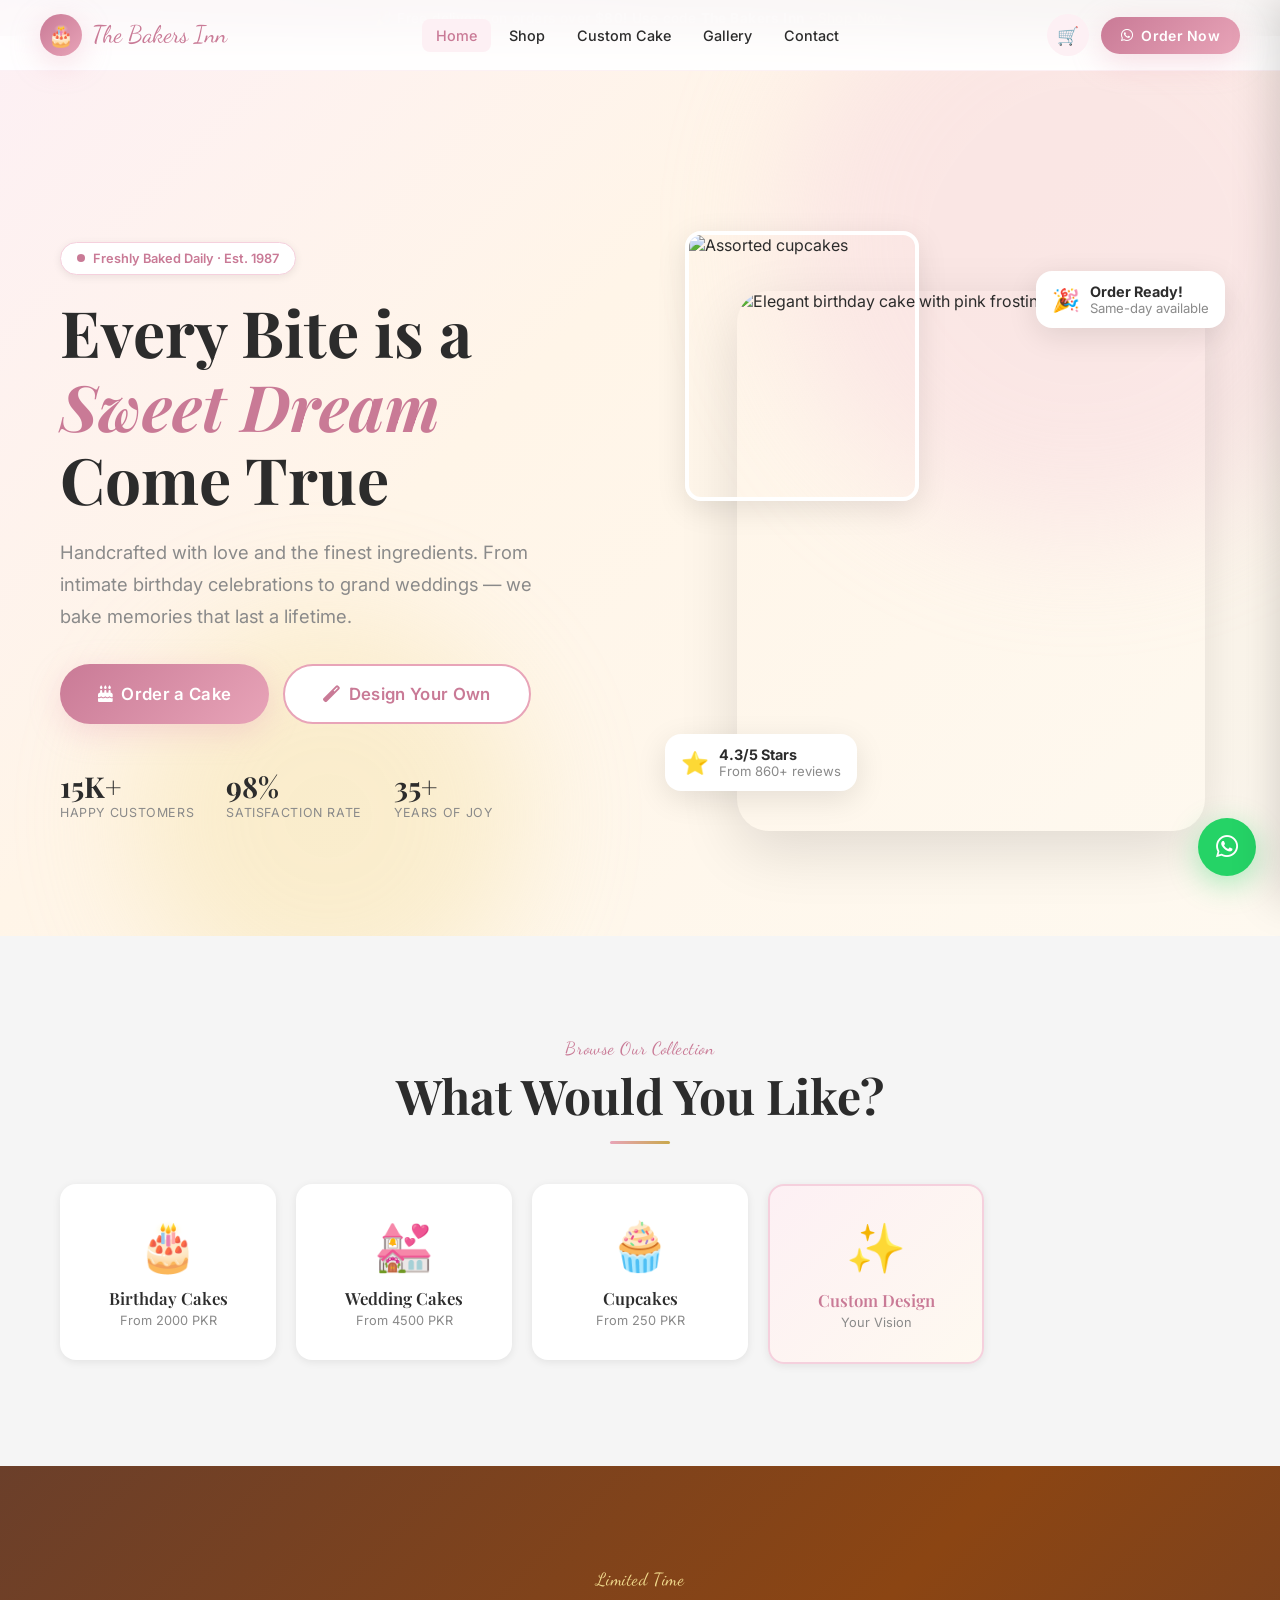
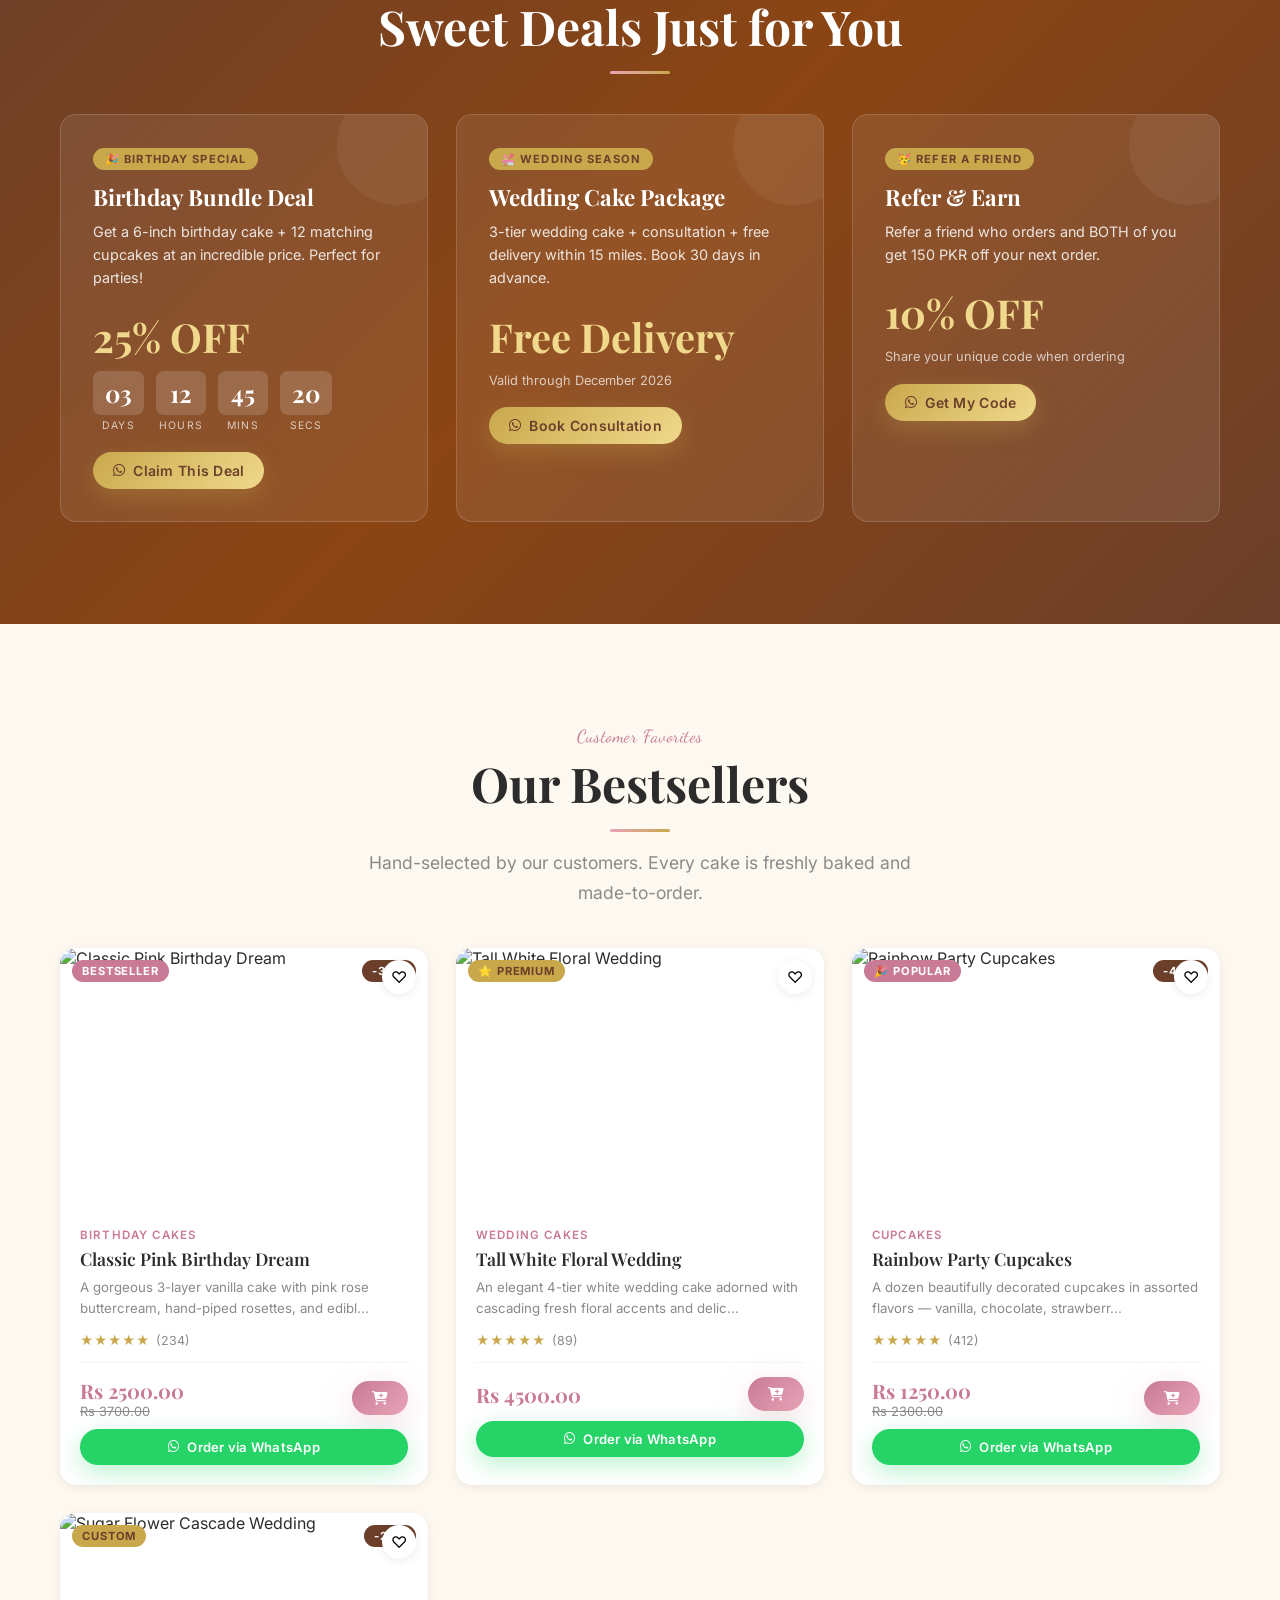
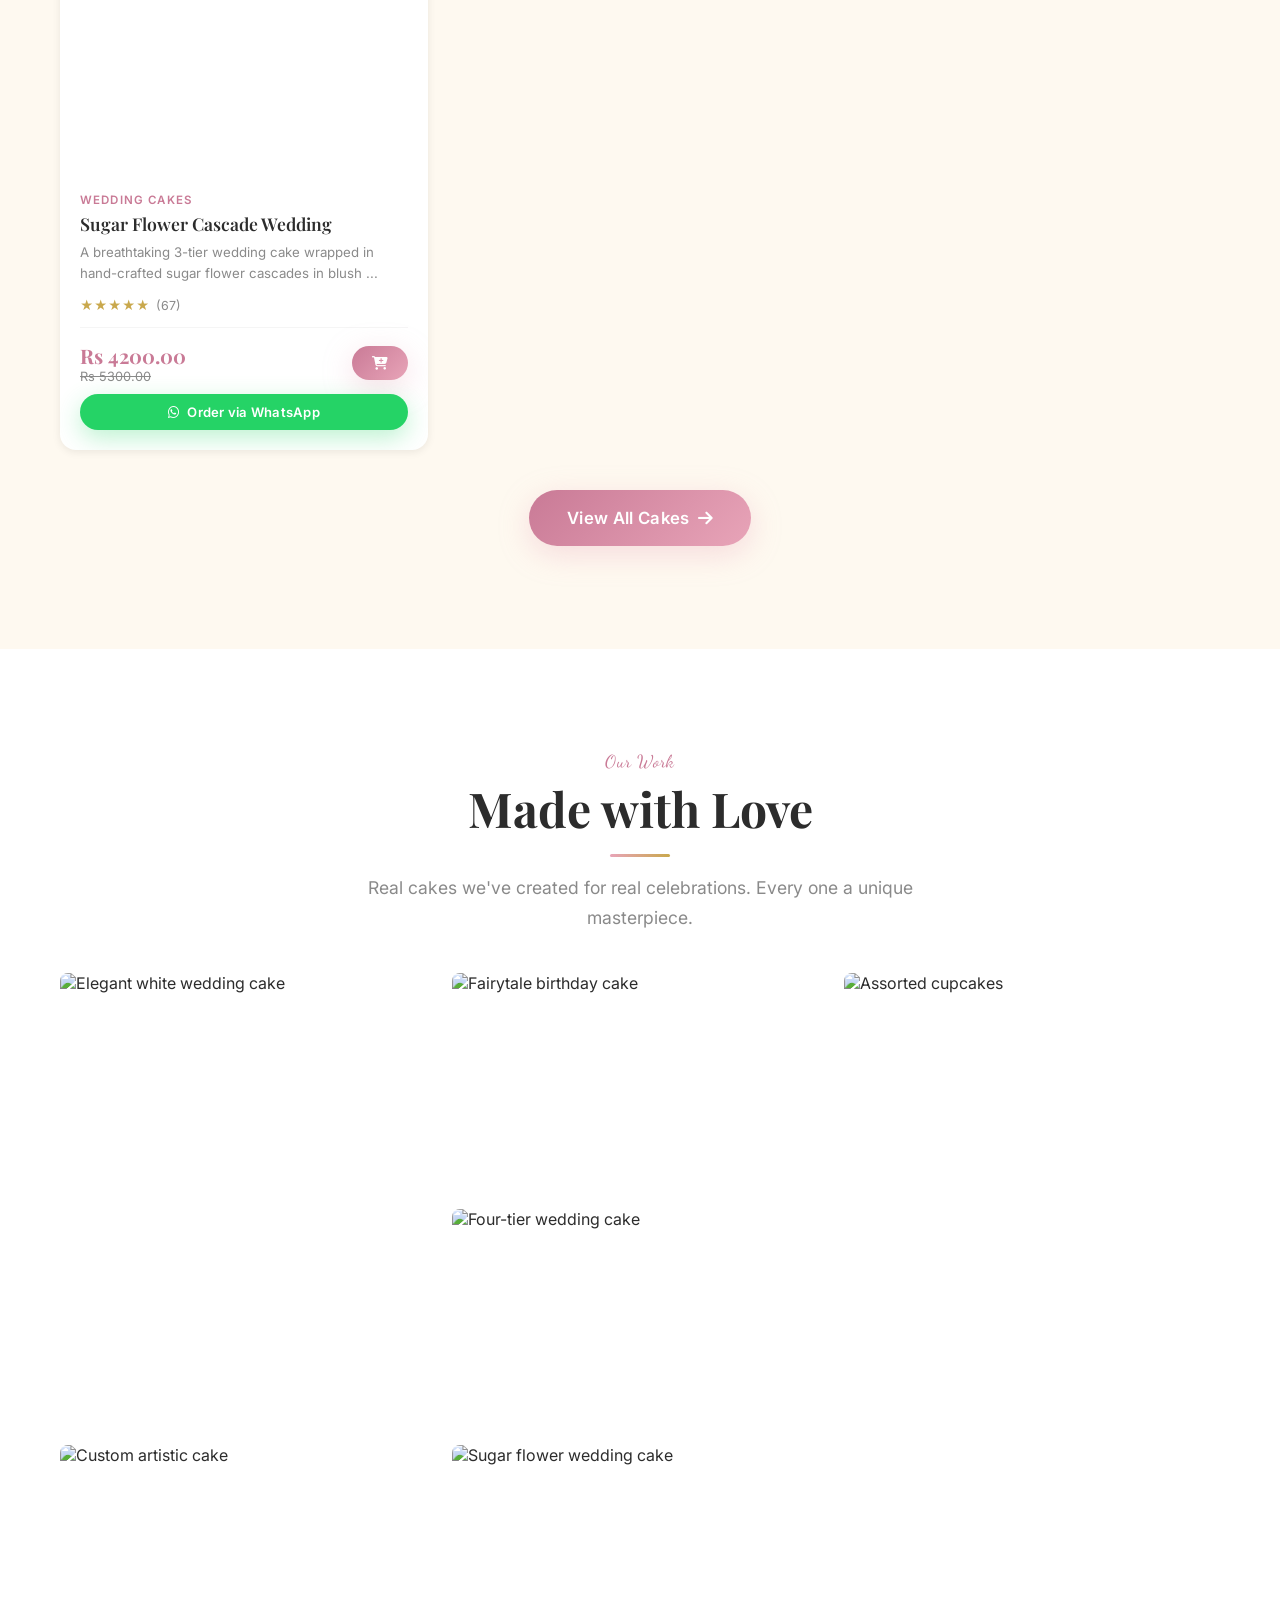
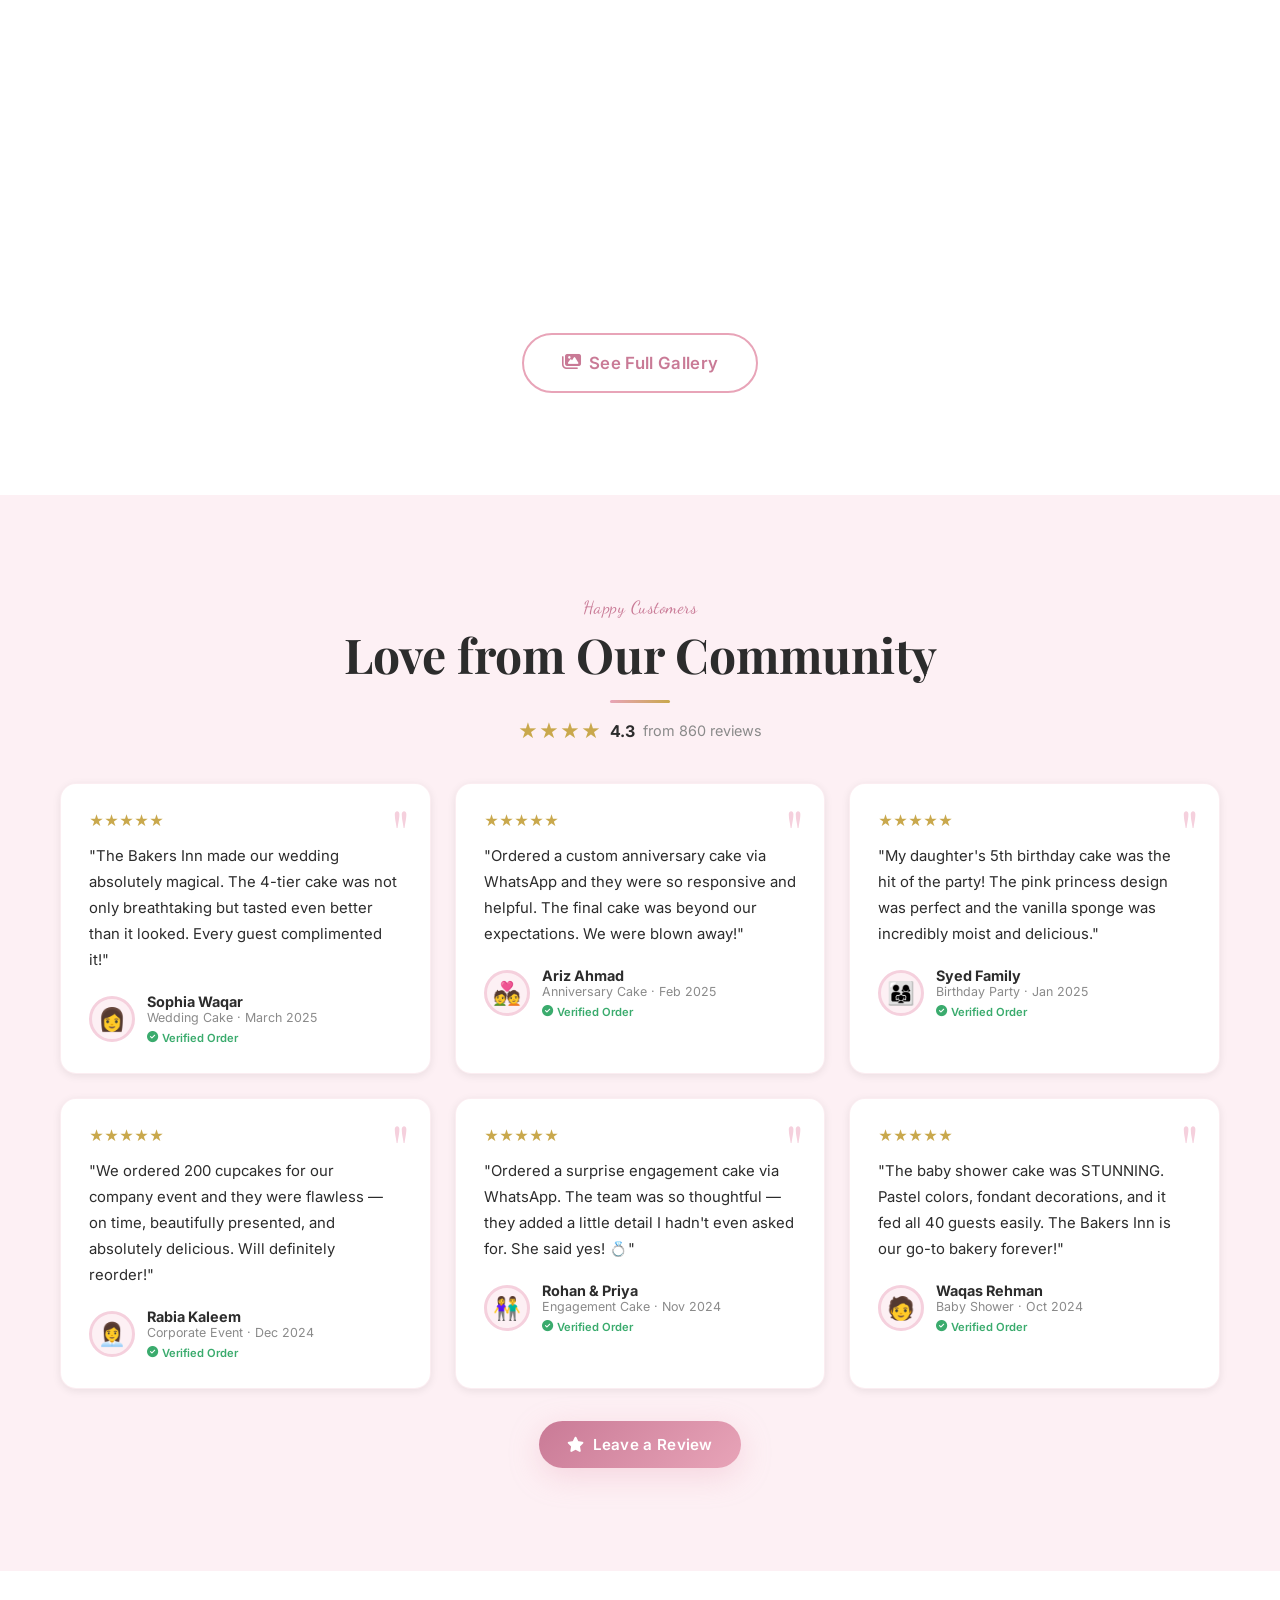
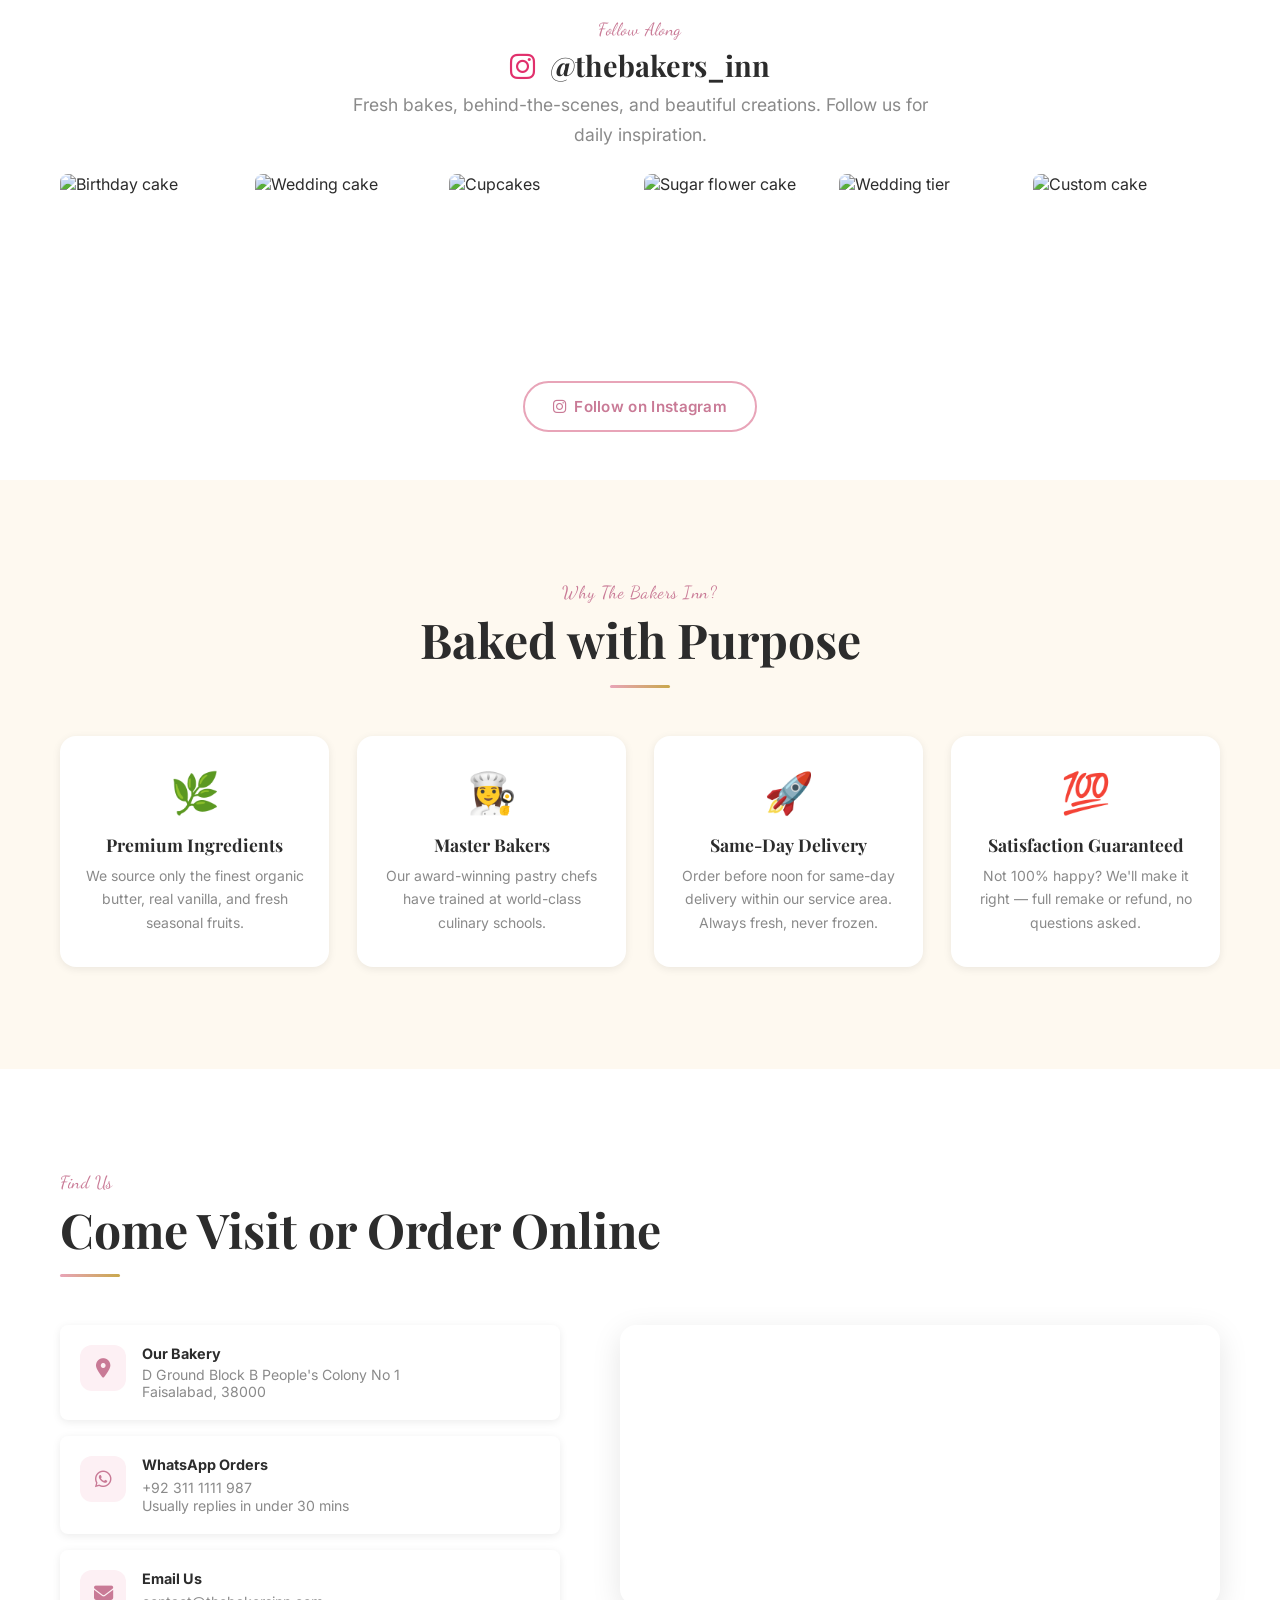
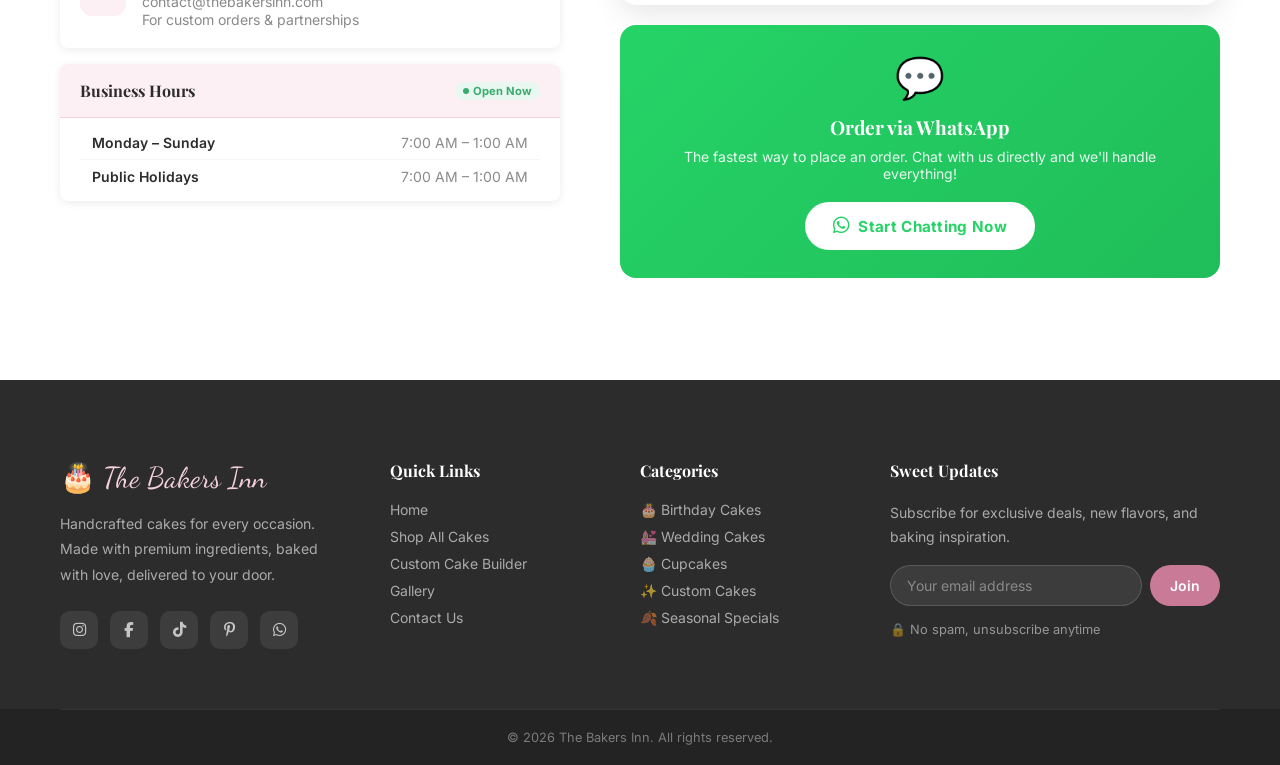
==== commit 8a01b94c: "Update index.html" ====
--- a/index.html
+++ b/index.html
@@ -38,7 +38,6 @@
         <div class="logo-icon">🎂</div>
         <div>
           <div class="logo-text">The Bakers Inn</div>
-          <div class="logo-sub">Bakery & Patisserie</div>
         </div>
       </a>
 
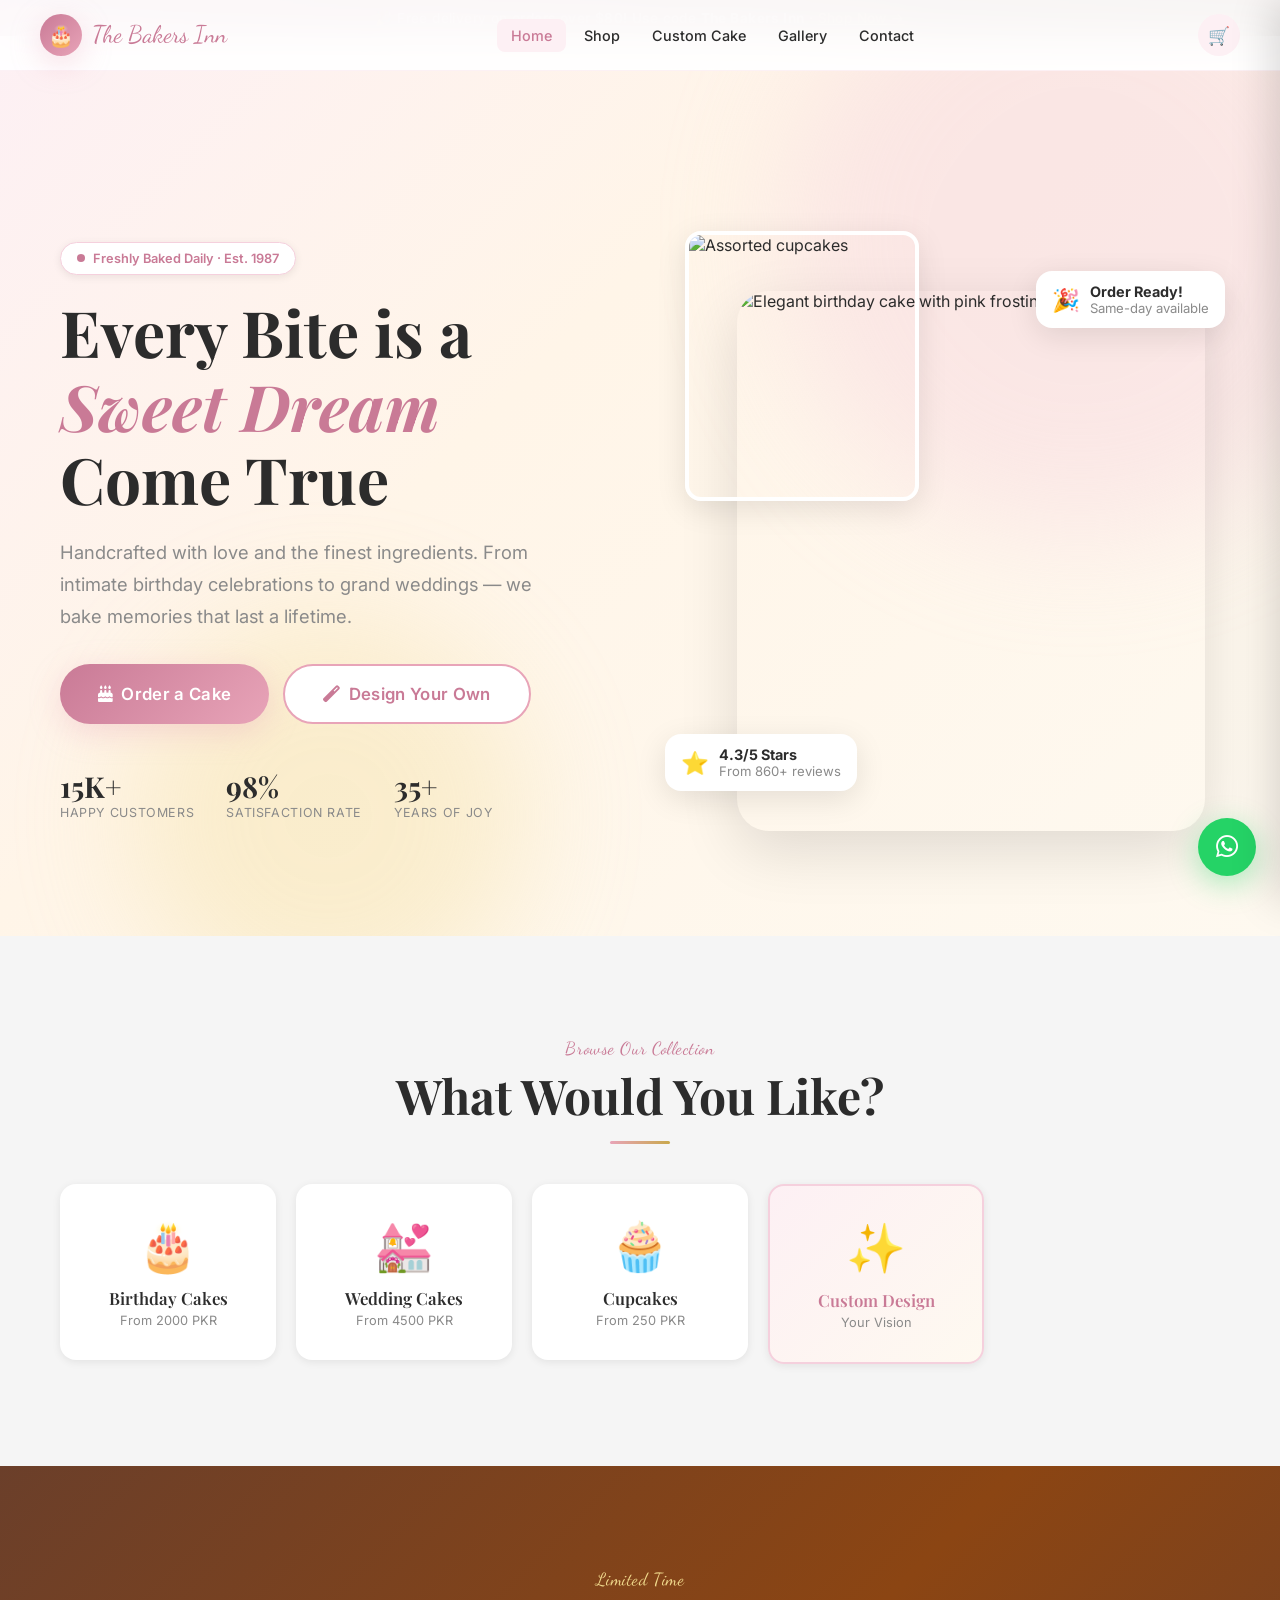
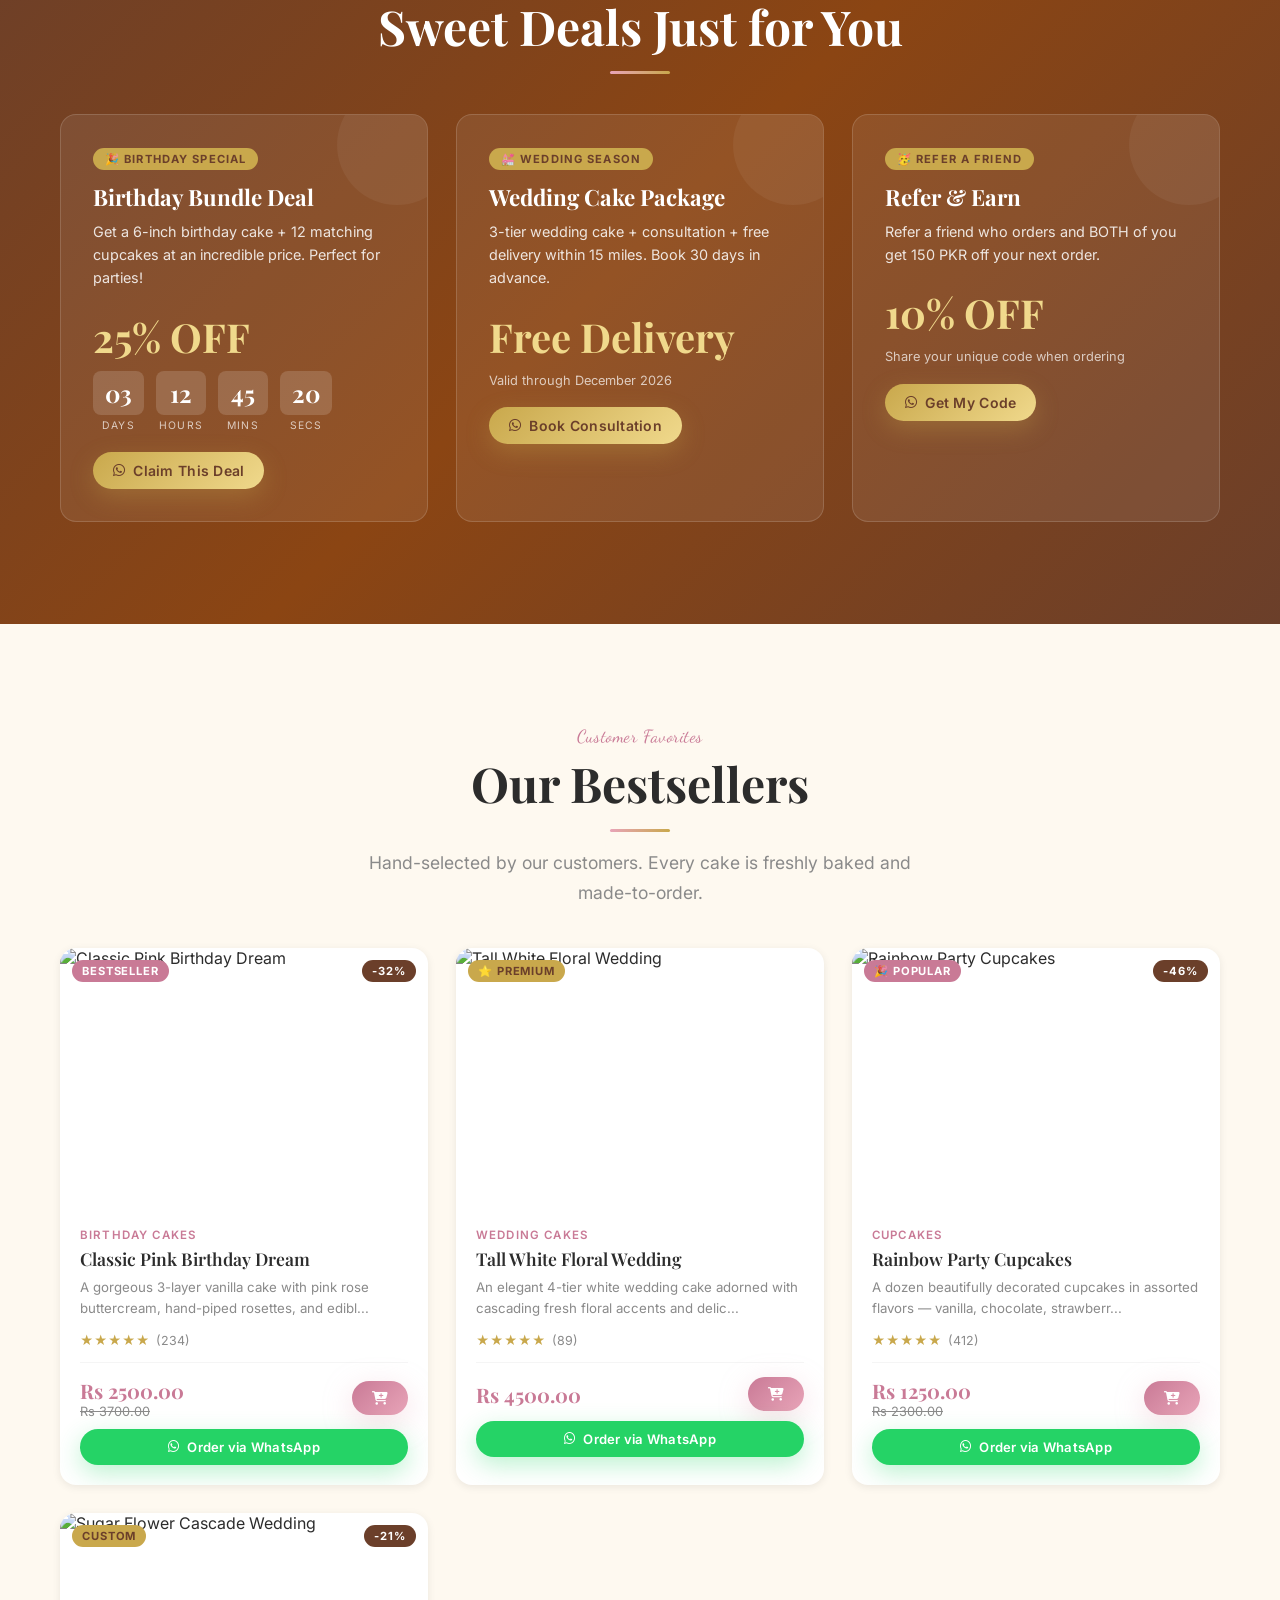
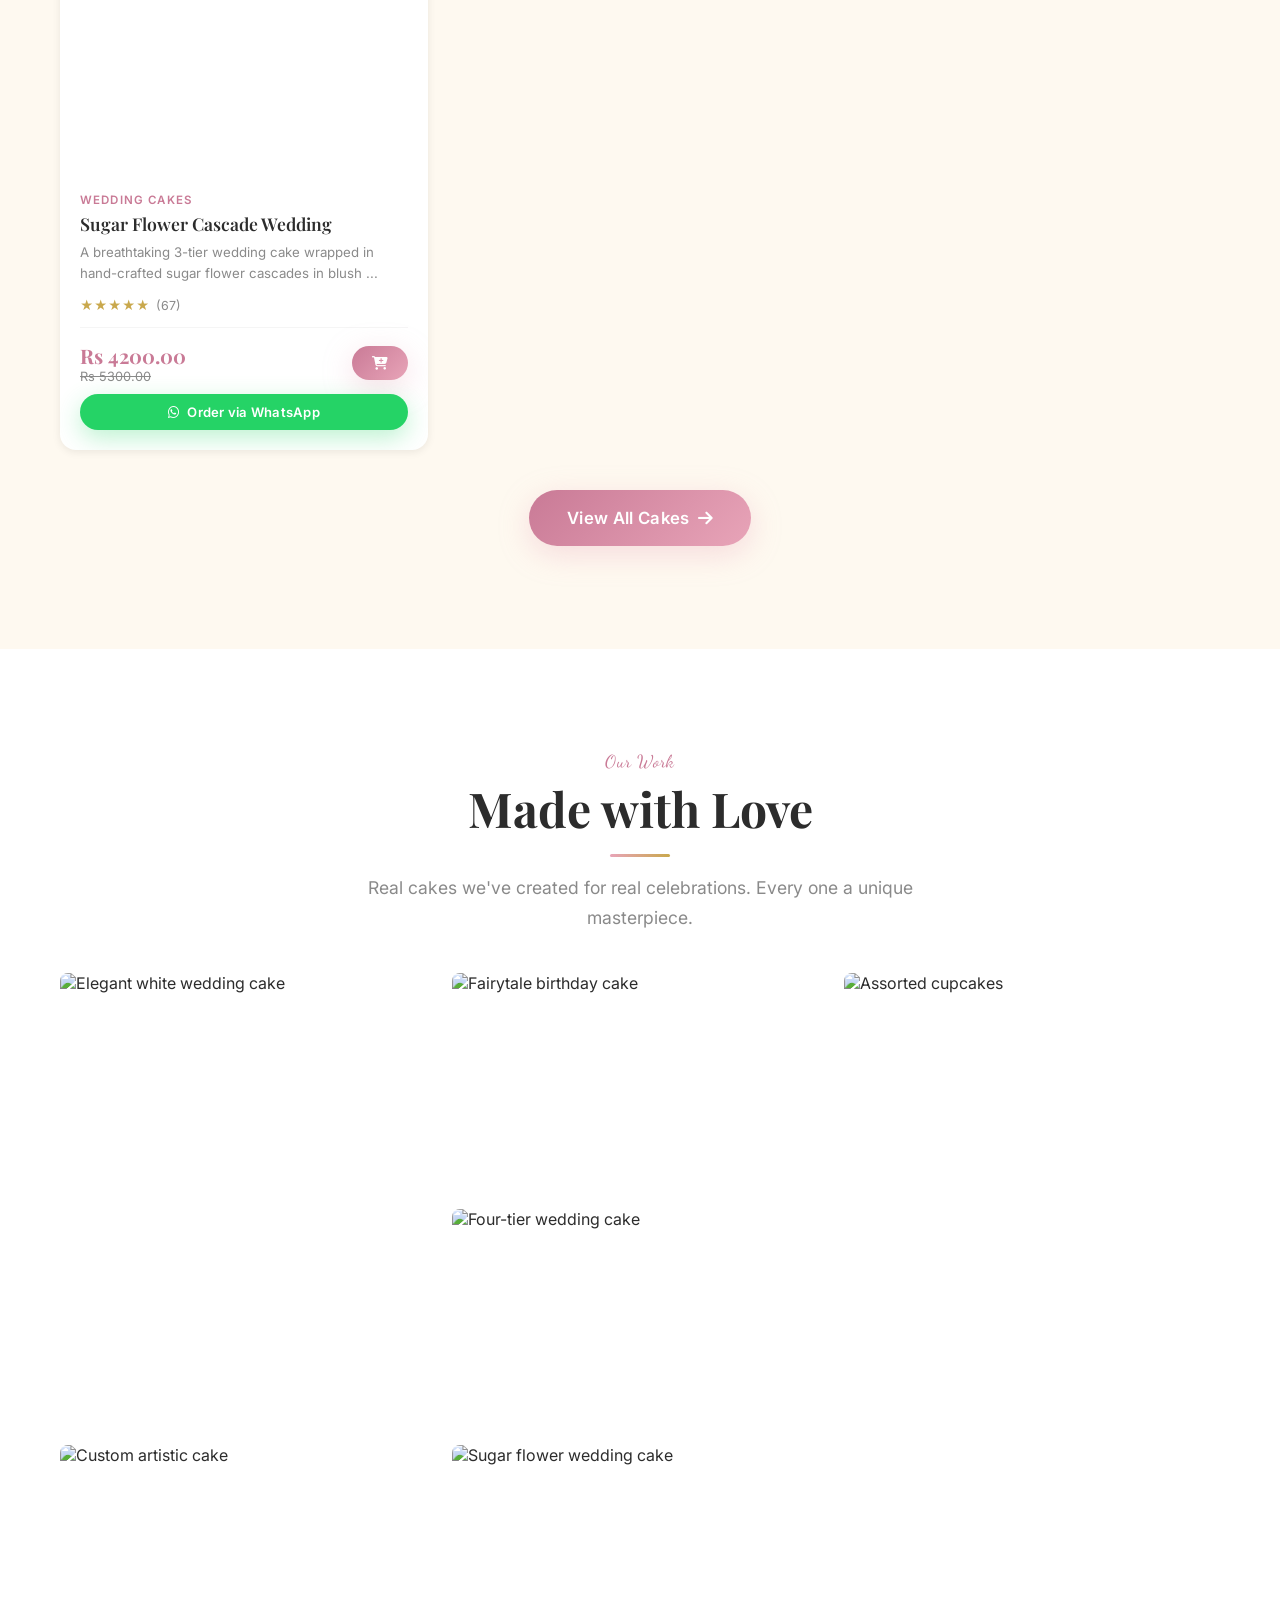
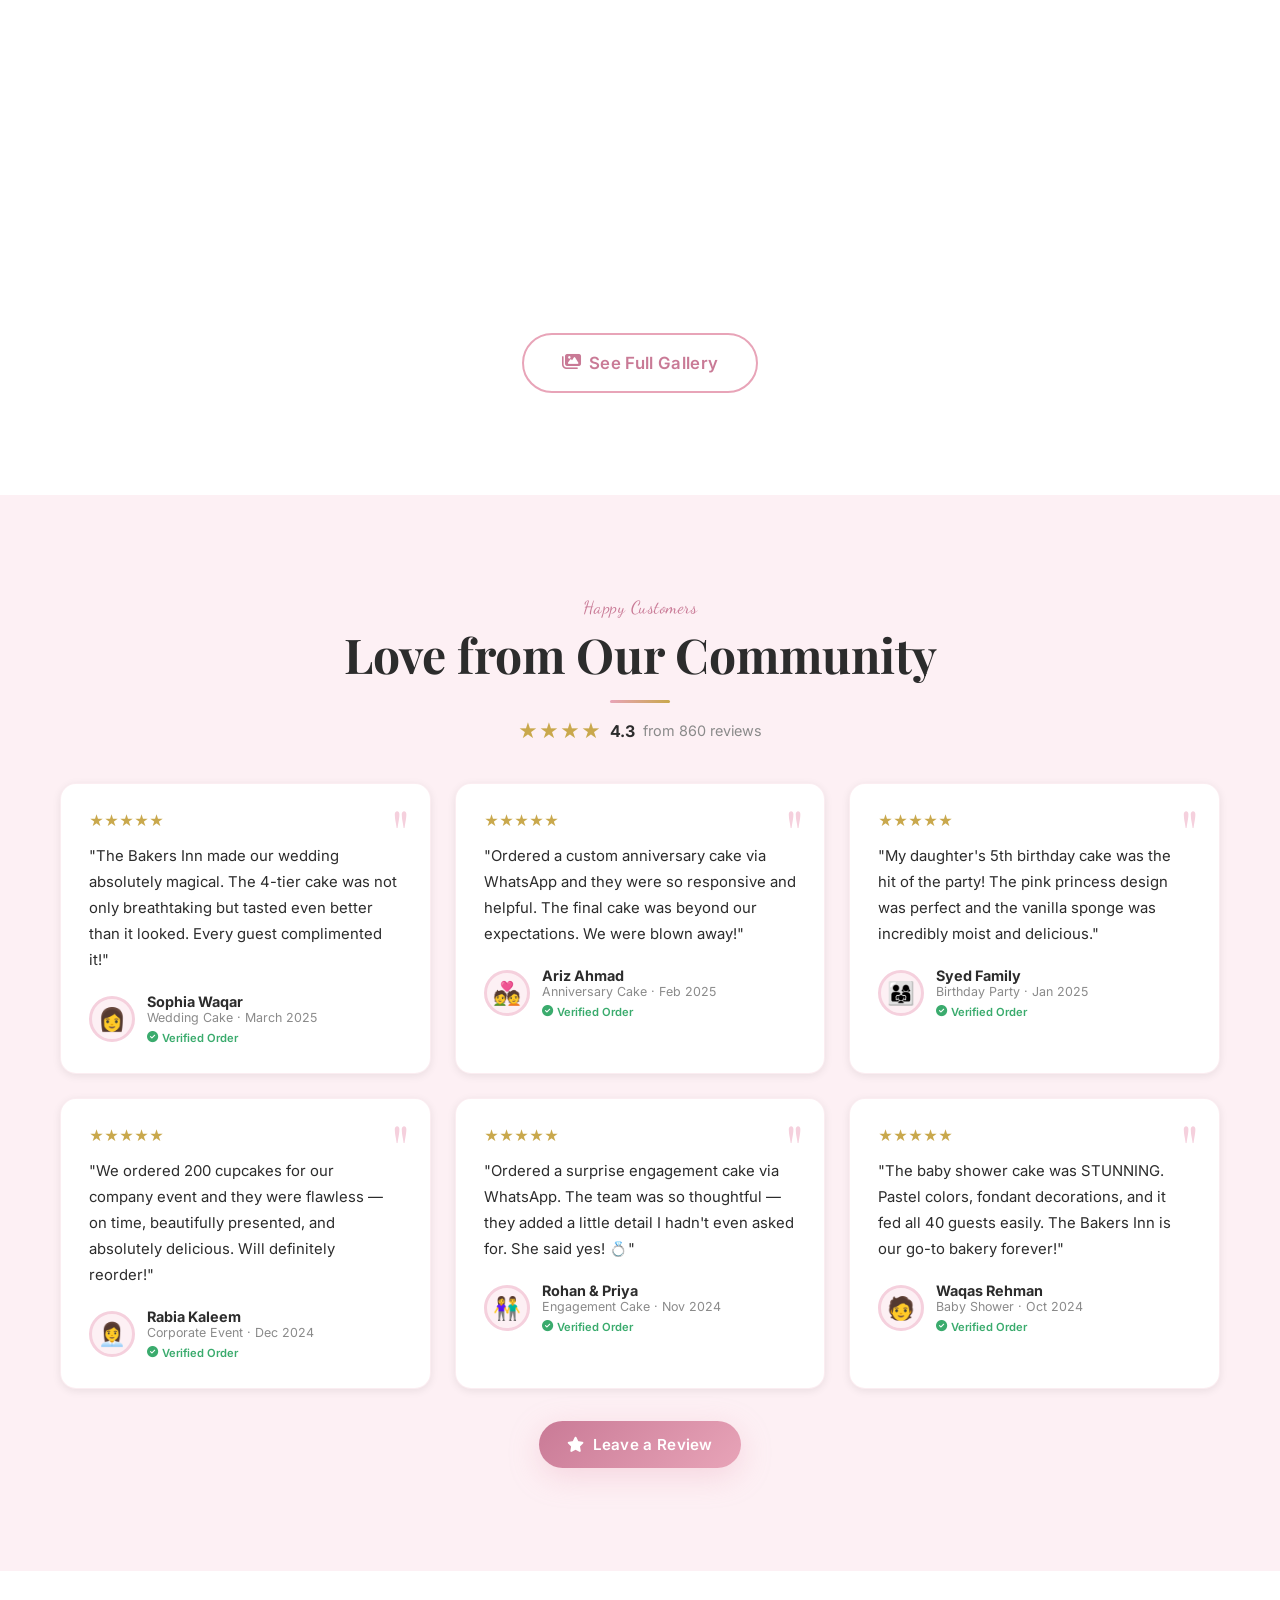
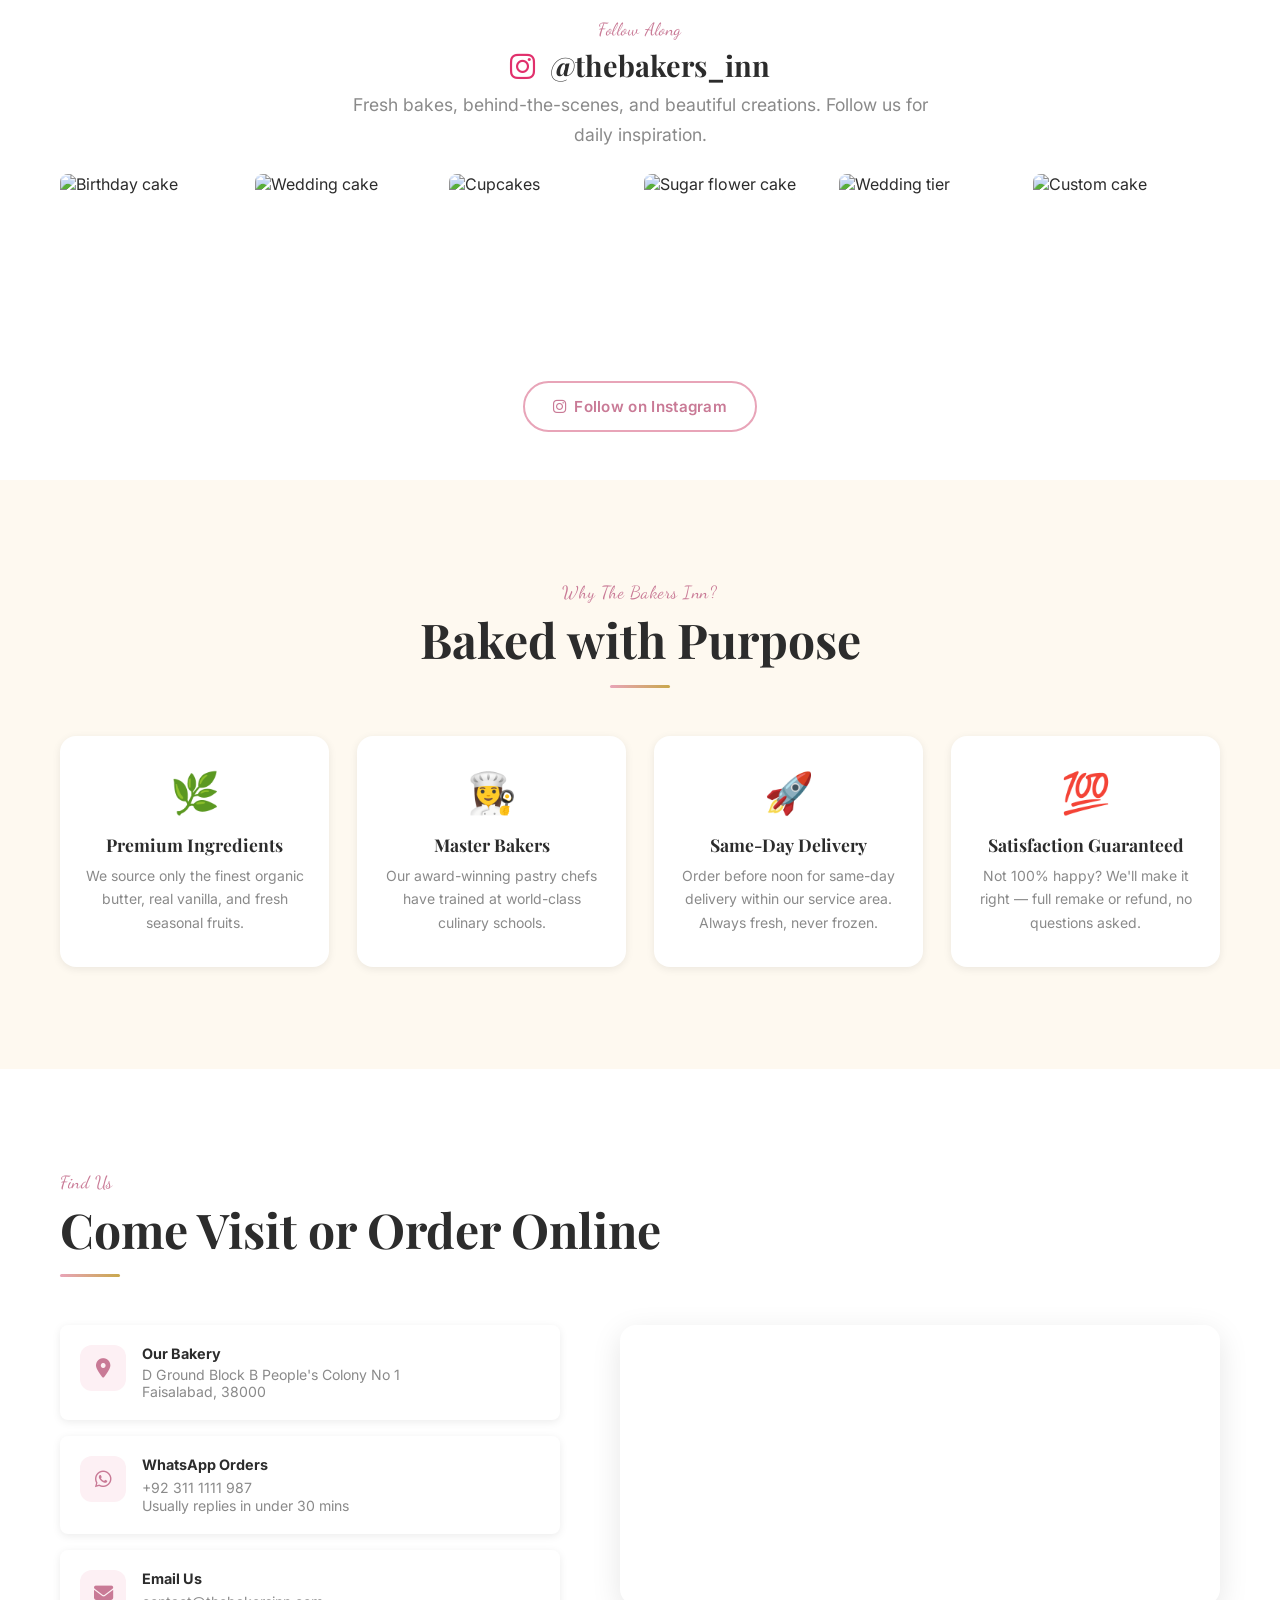
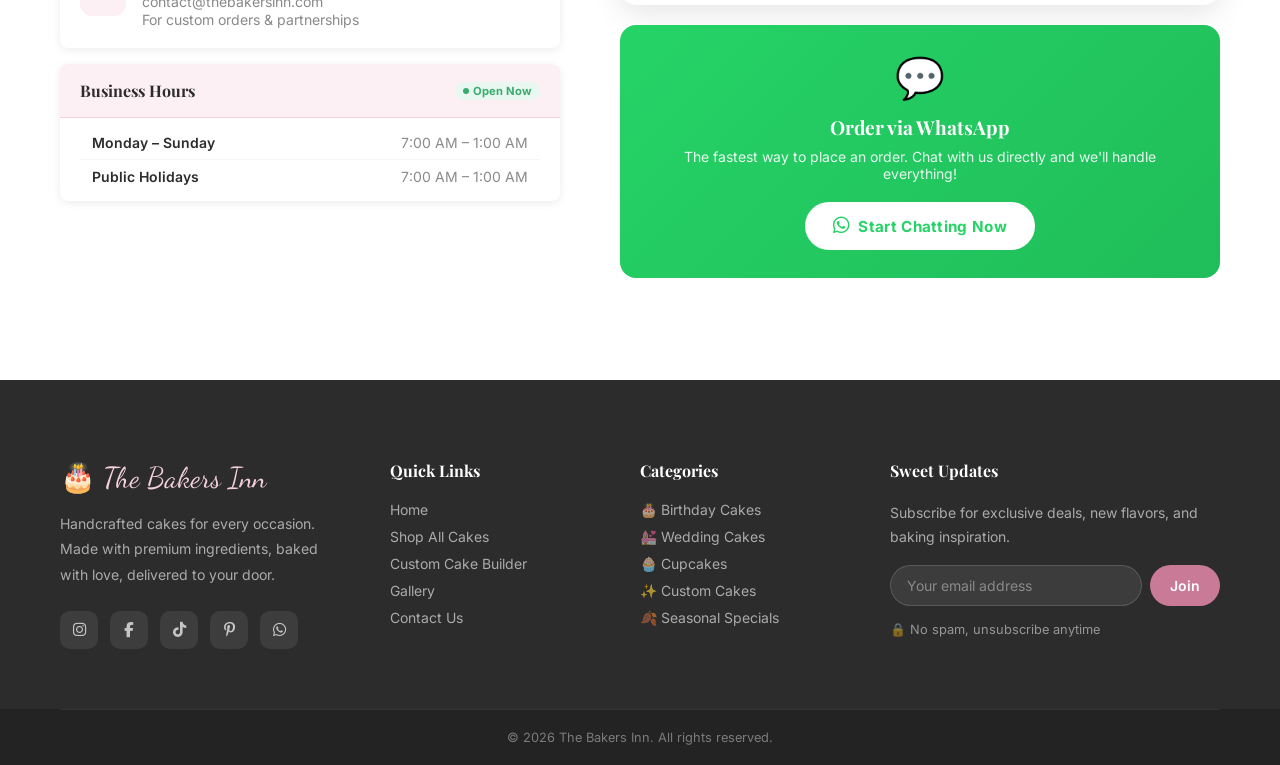
==== commit 354cd6a7: "main" ====
--- a/index.html
+++ b/index.html
@@ -54,10 +54,10 @@
           🛒
           <span class="cart-count" id="cartCount">0</span>
         </button>
-        <a href="https://wa.me/923111111987?text=Hi%20The%20Bakers%20Inn!%20I'd%20like%20to%20place%20an%20order."
+        <!-- <a href="https://wa.me/923111111987?text=Hi%20The%20Bakers%20Inn!%20I'd%20like%20to%20place%20an%20order."
           target="_blank" class="btn btn-primary btn-sm">
           <i class="fab fa-whatsapp"></i> Order Now
-        </a>
+        </a> -->
         <button class="hamburger" id="hamburger" aria-label="Menu">
           <span></span><span></span><span></span>
         </button>
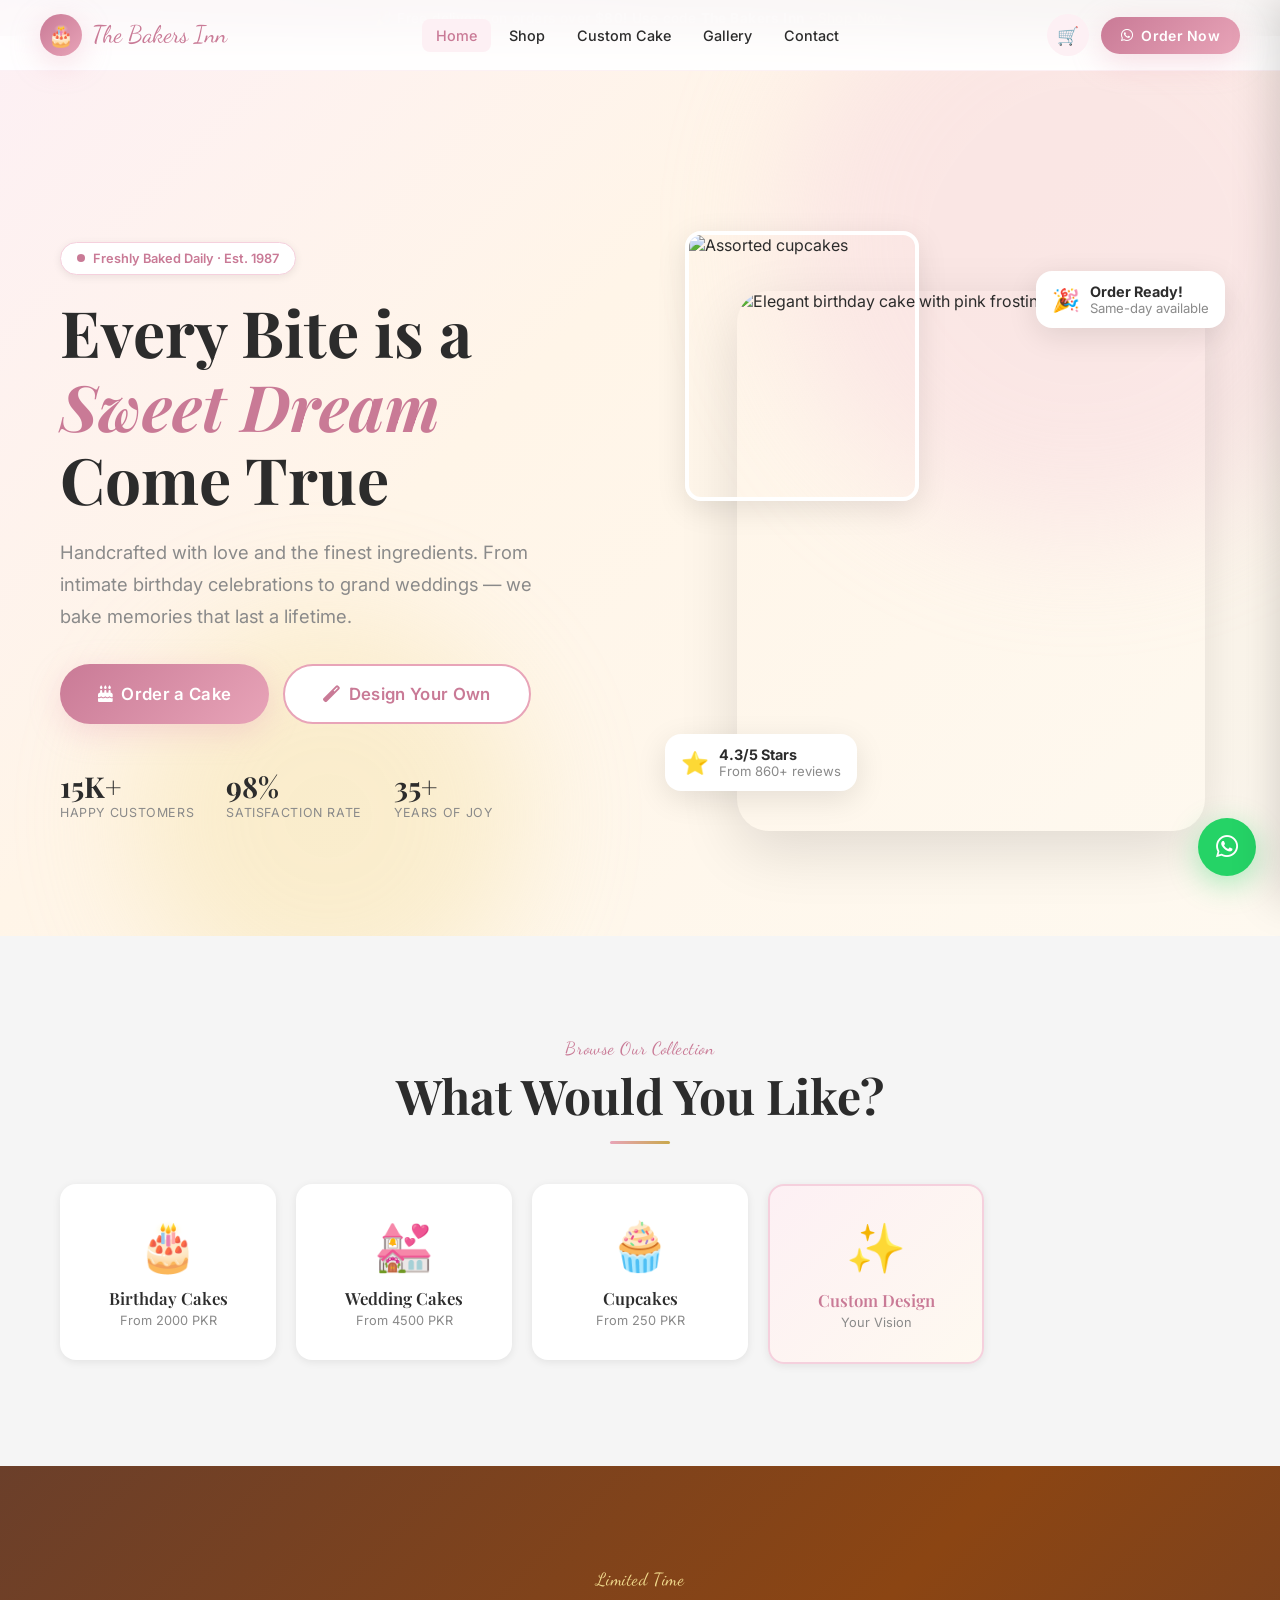
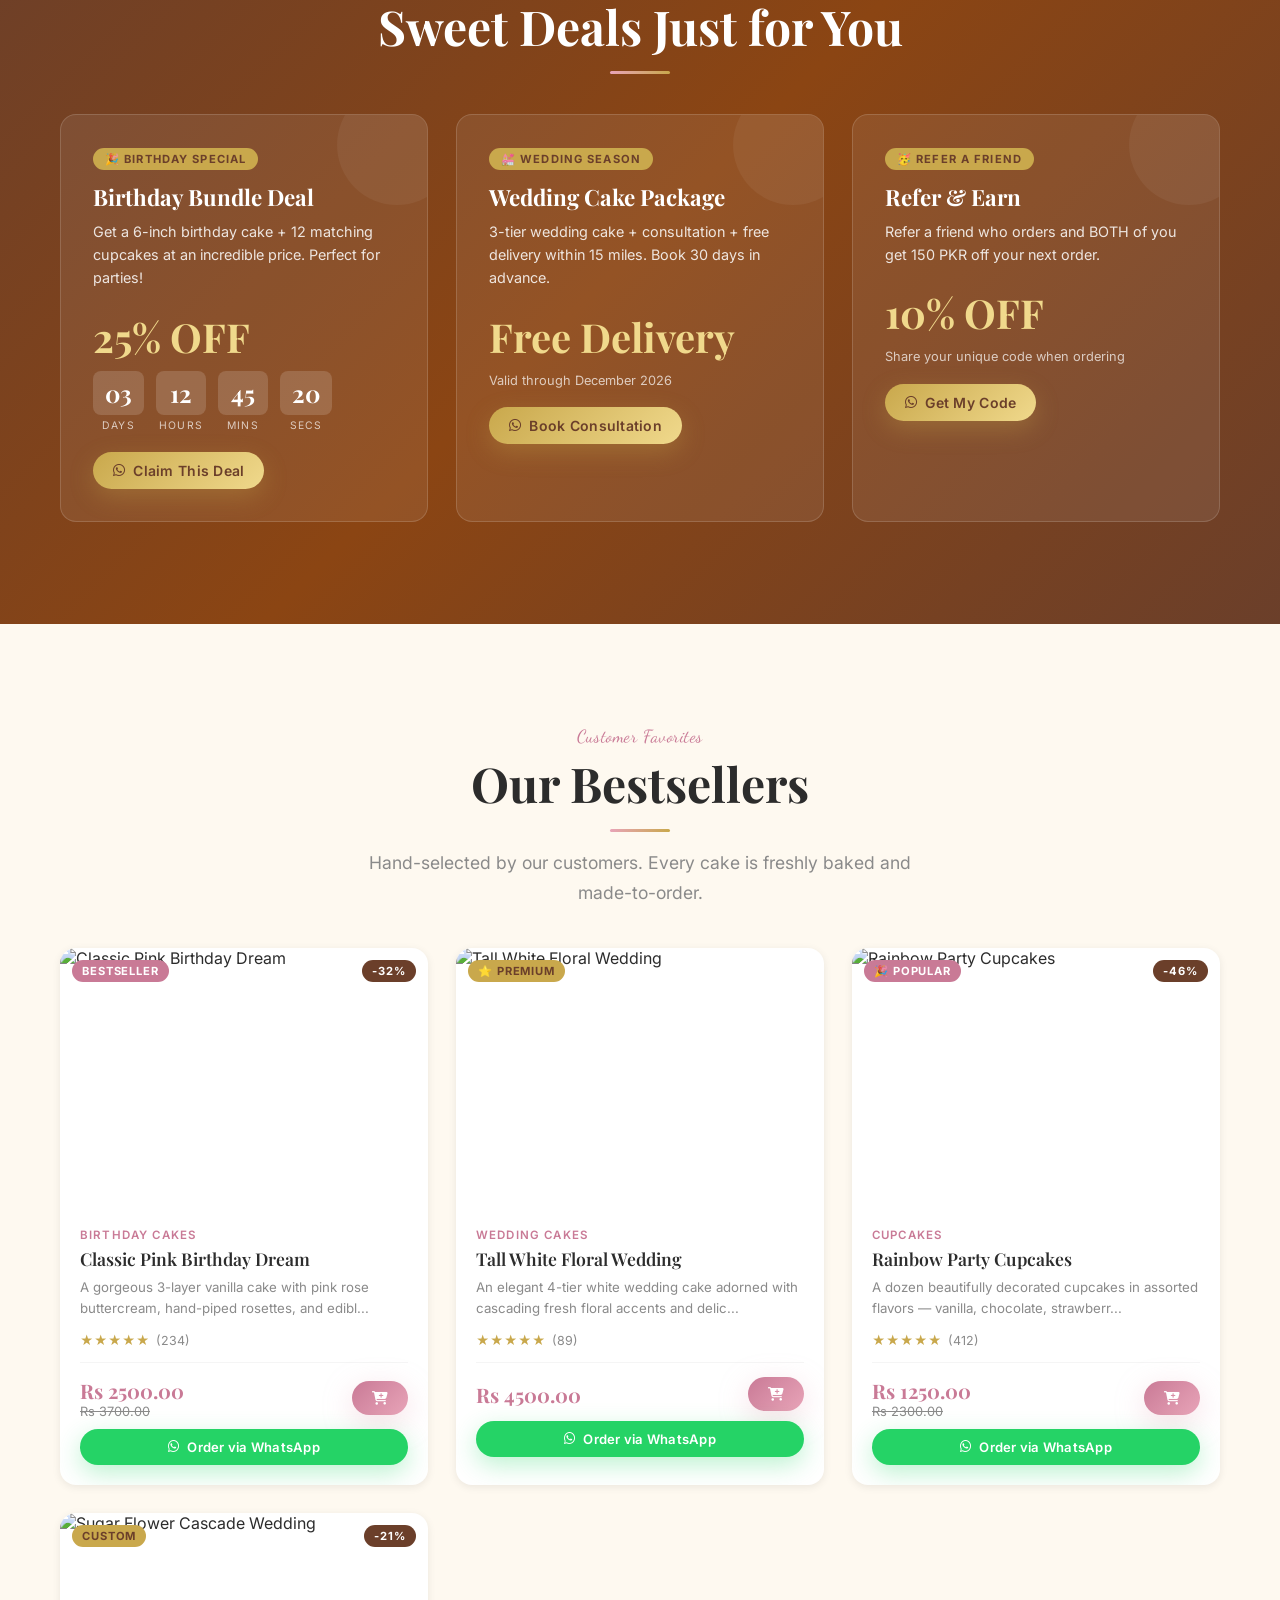
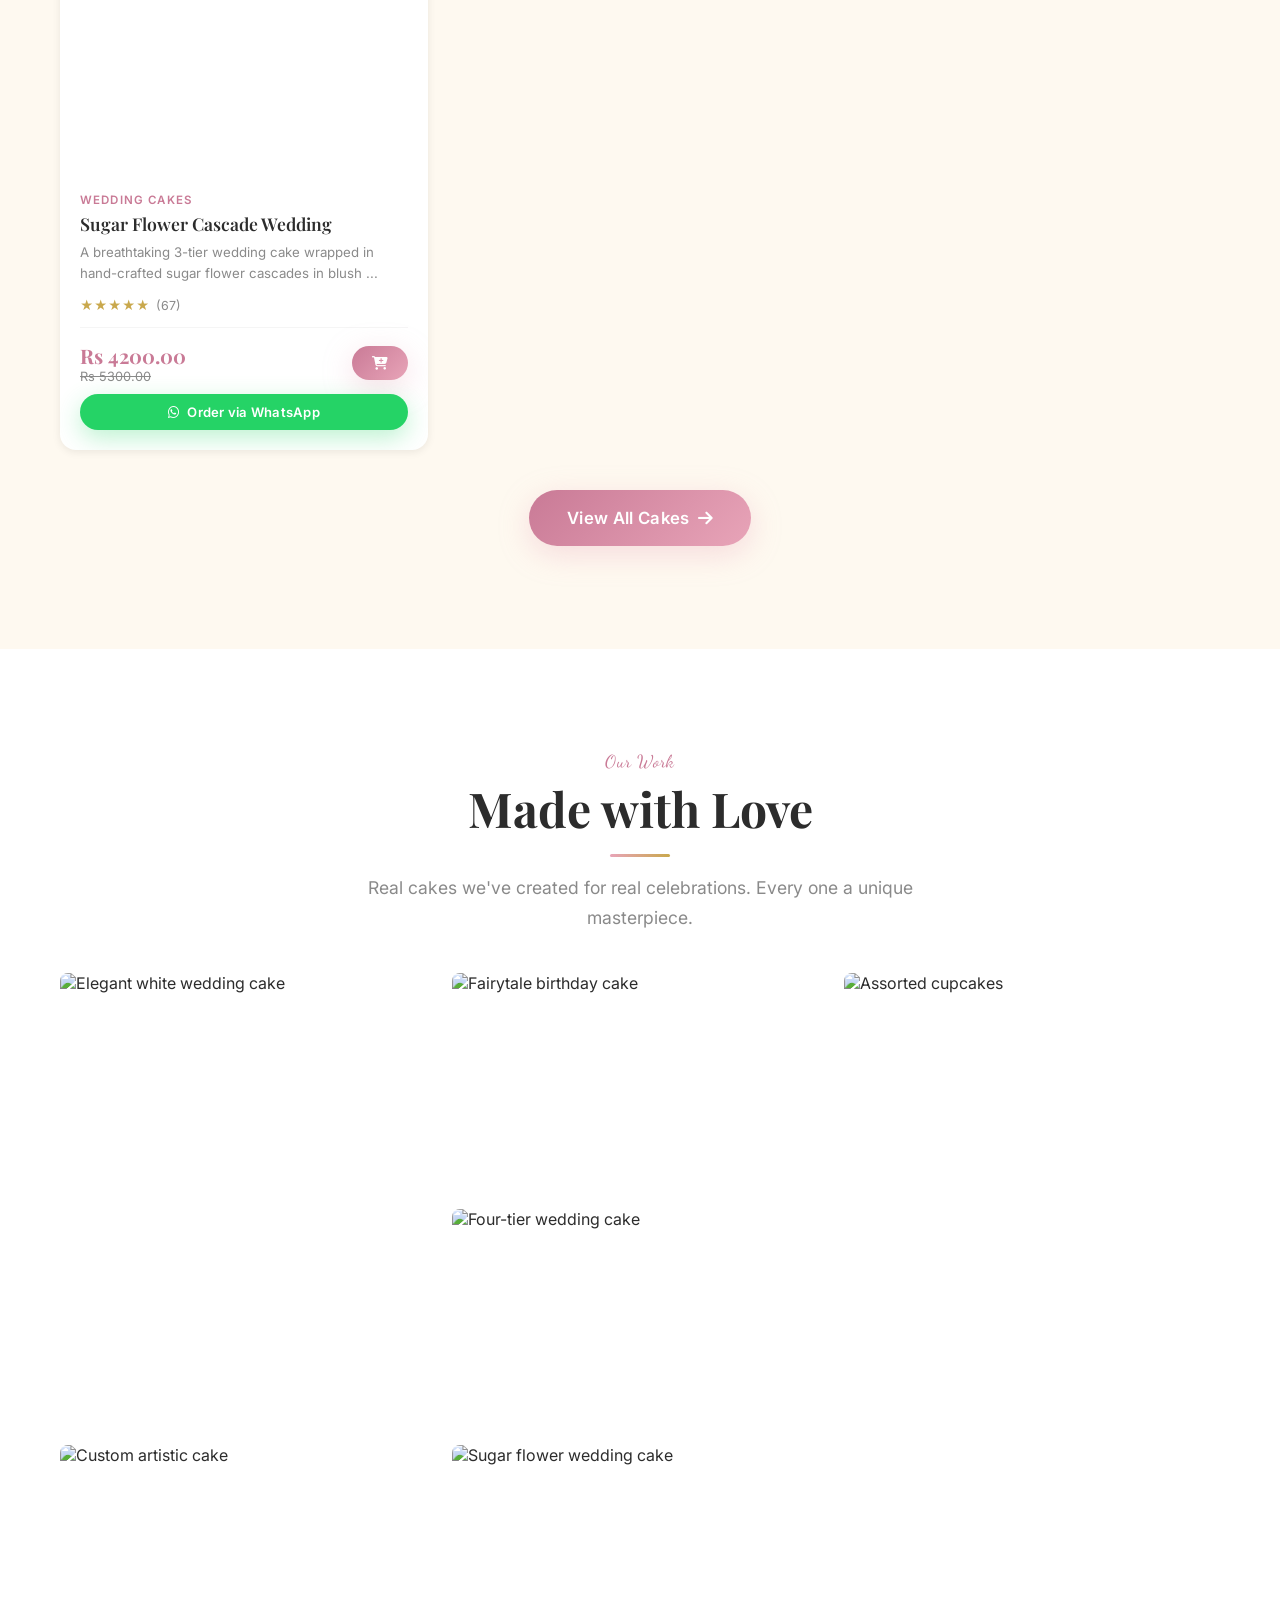
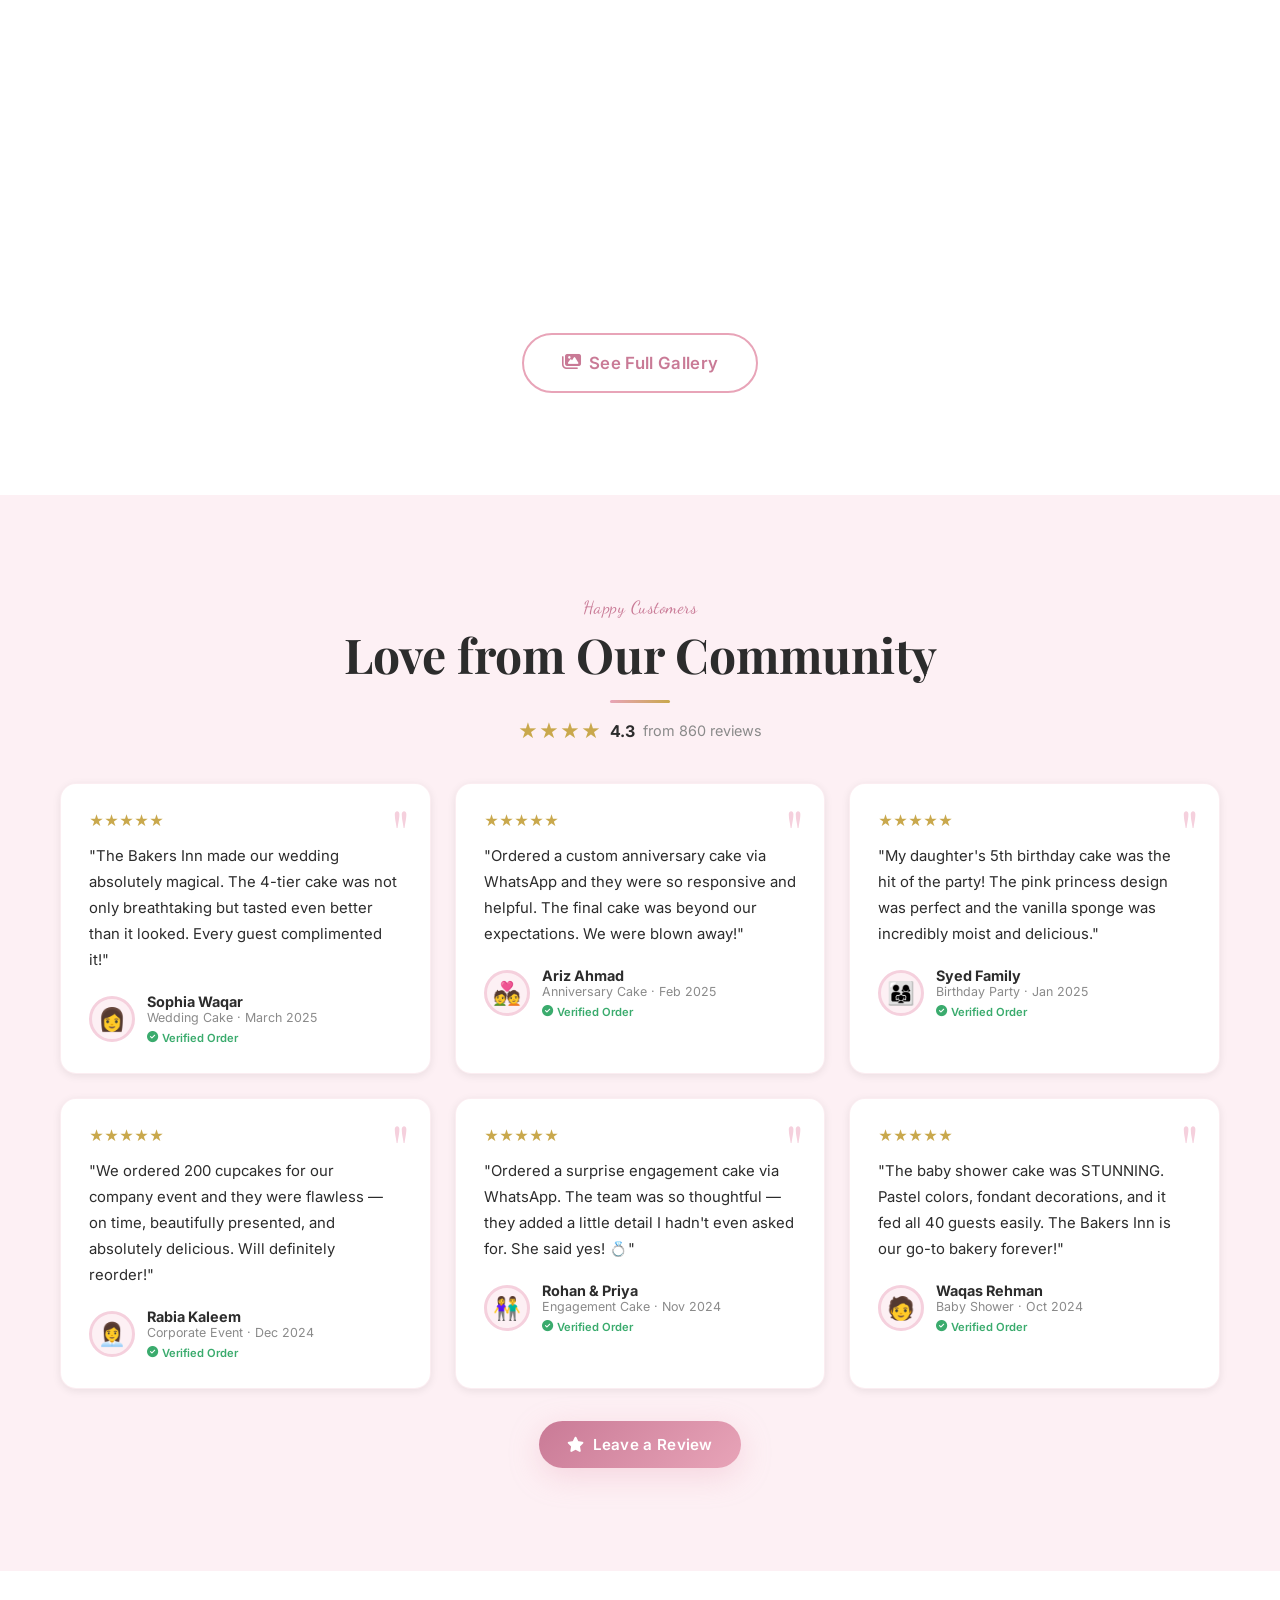
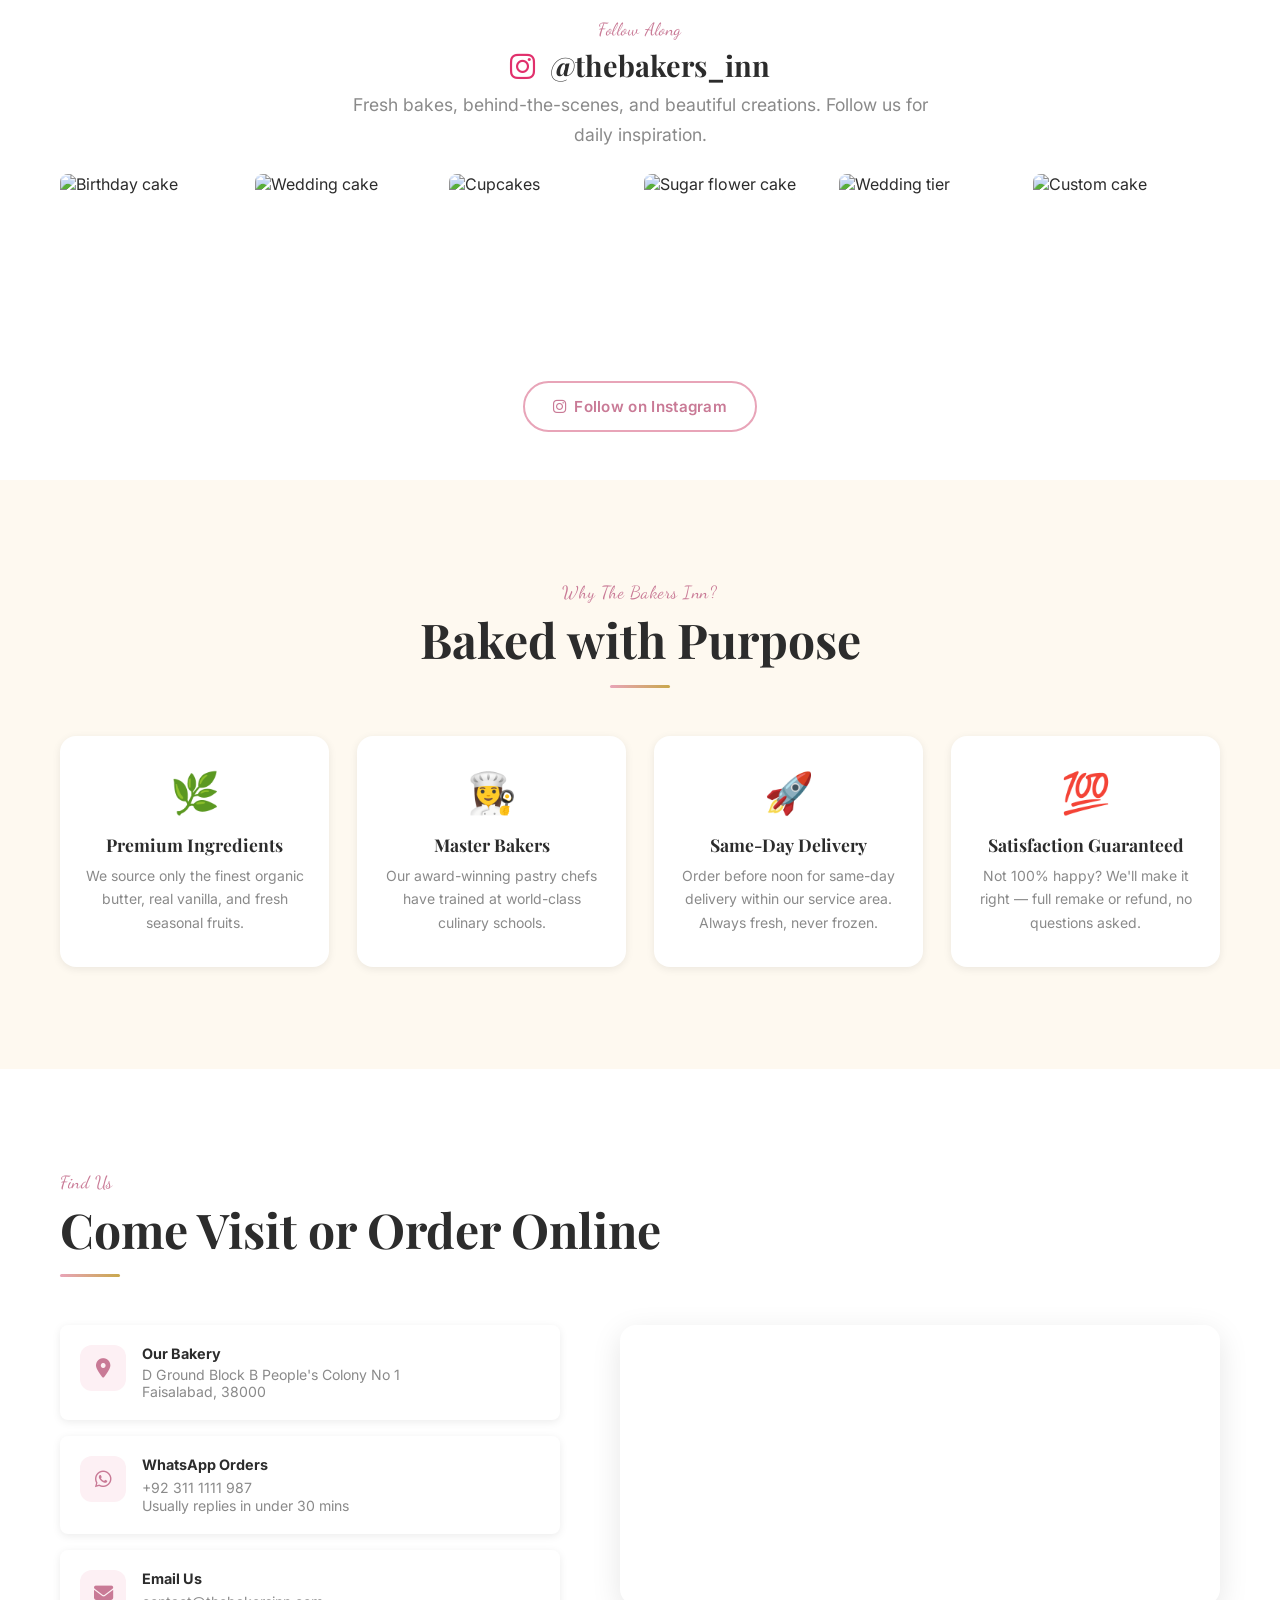
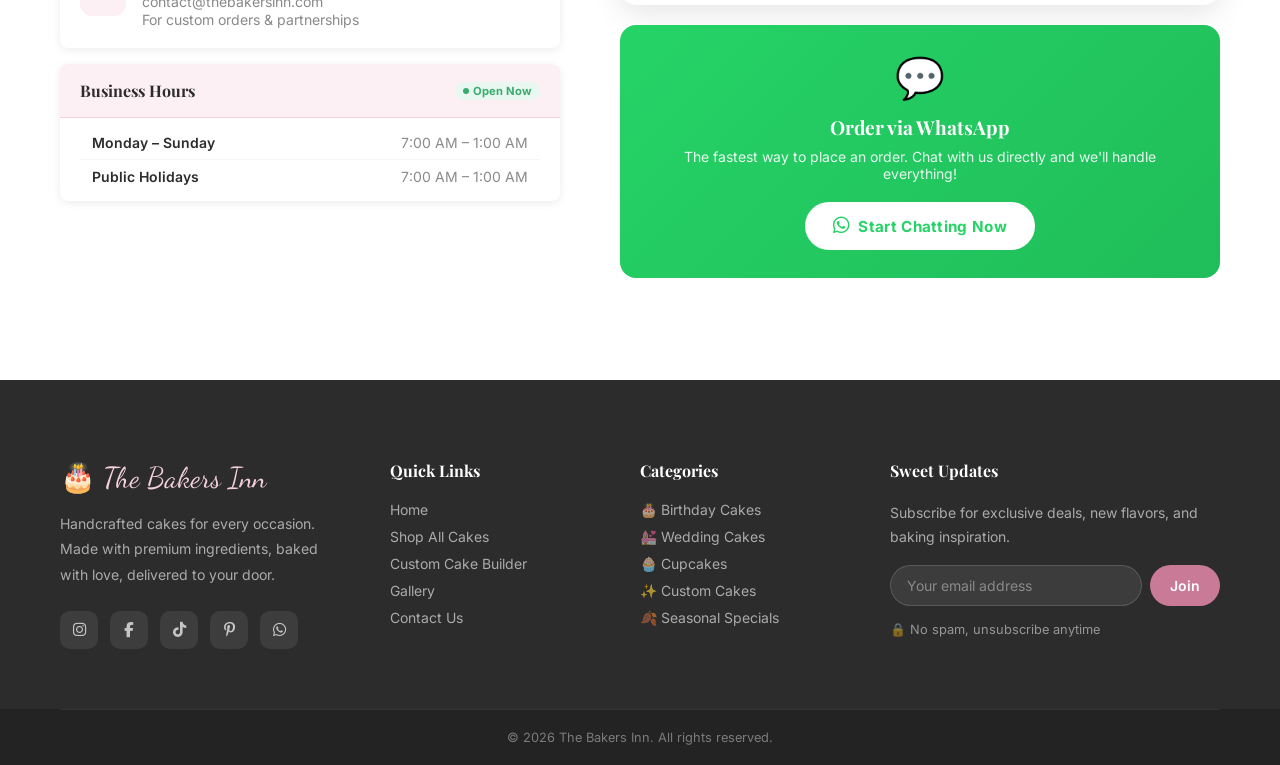
==== commit 3507fa91: "main" ====
--- a/index.html
+++ b/index.html
@@ -54,10 +54,10 @@
           🛒
           <span class="cart-count" id="cartCount">0</span>
         </button>
-        <!-- <a href="https://wa.me/923111111987?text=Hi%20The%20Bakers%20Inn!%20I'd%20like%20to%20place%20an%20order."
-          target="_blank" class="btn btn-primary btn-sm">
+        <a href="https://wa.me/923111111987?text=Hi%20The%20Bakers%20Inn!%20I'd%20like%20to%20place%20an%20order."
+          target="_blank" class="laptop-chatnow btn btn-primary btn-sm">
           <i class="fab fa-whatsapp"></i> Order Now
-        </a> -->
+        </a>
         <button class="hamburger" id="hamburger" aria-label="Menu">
           <span></span><span></span><span></span>
         </button>
--- a/css/style.css
+++ b/css/style.css
@@ -418,6 +418,7 @@
 .mobile-menu {
   display: none;
   position: fixed;
+  text-align: center;
   top: 70px;
   left: 0;
   right: 0;
@@ -2205,6 +2206,10 @@
     height: 320px;
   }
 
+  .laptop-chatnow{
+  display: none;
+}
+
   .hero-float-card {
     display: none;
   }
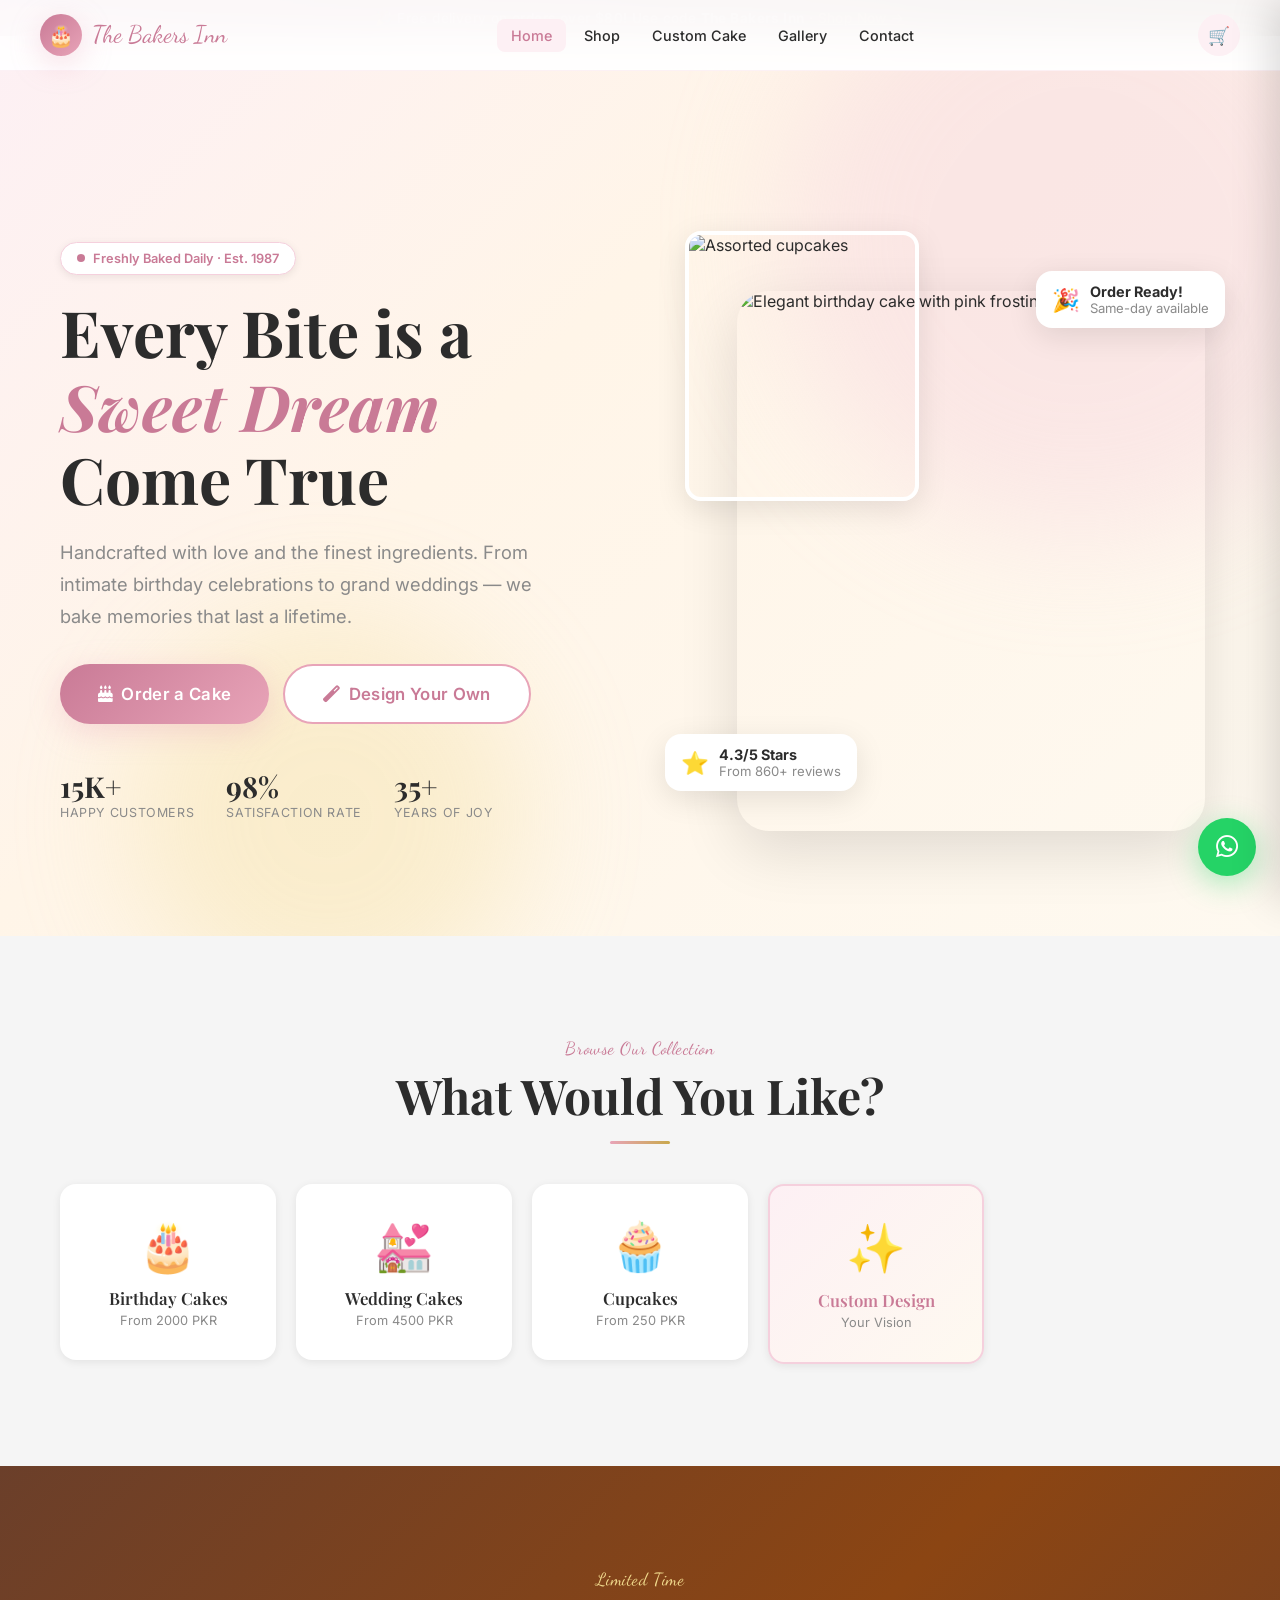
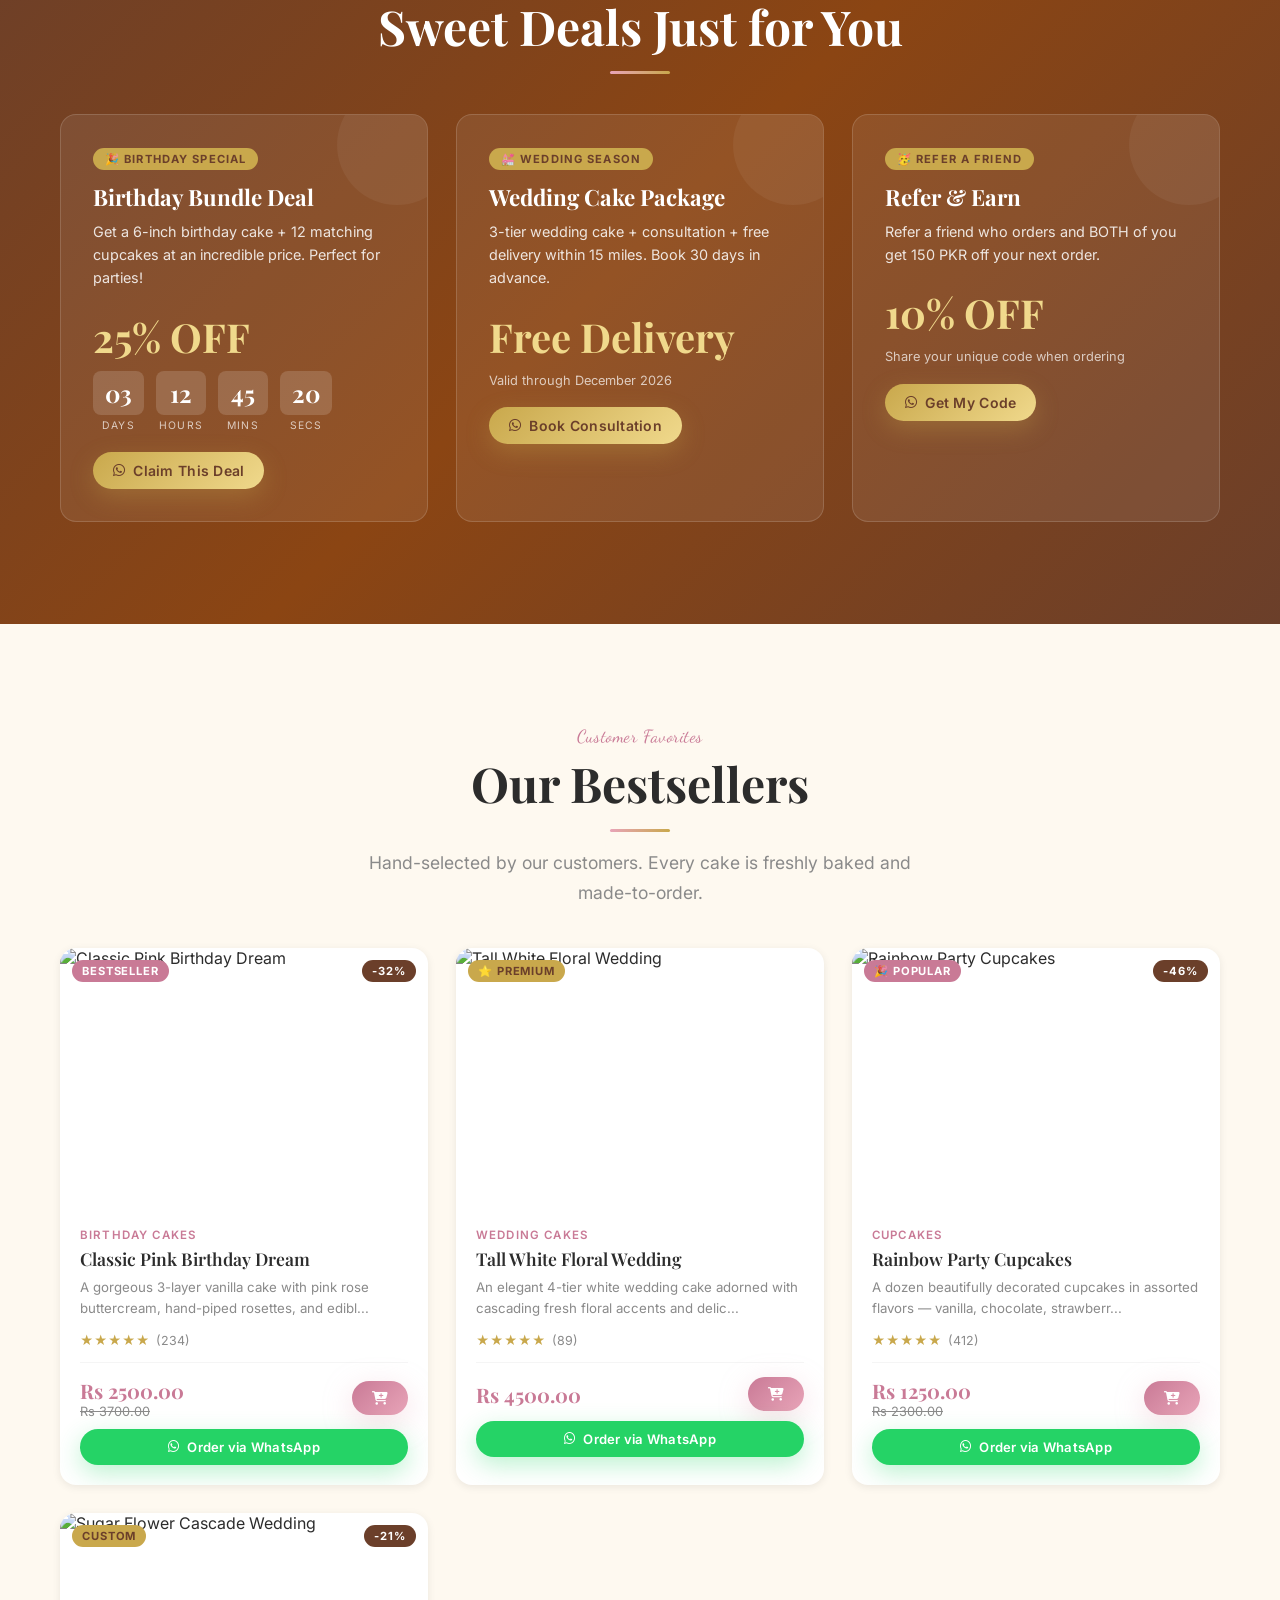
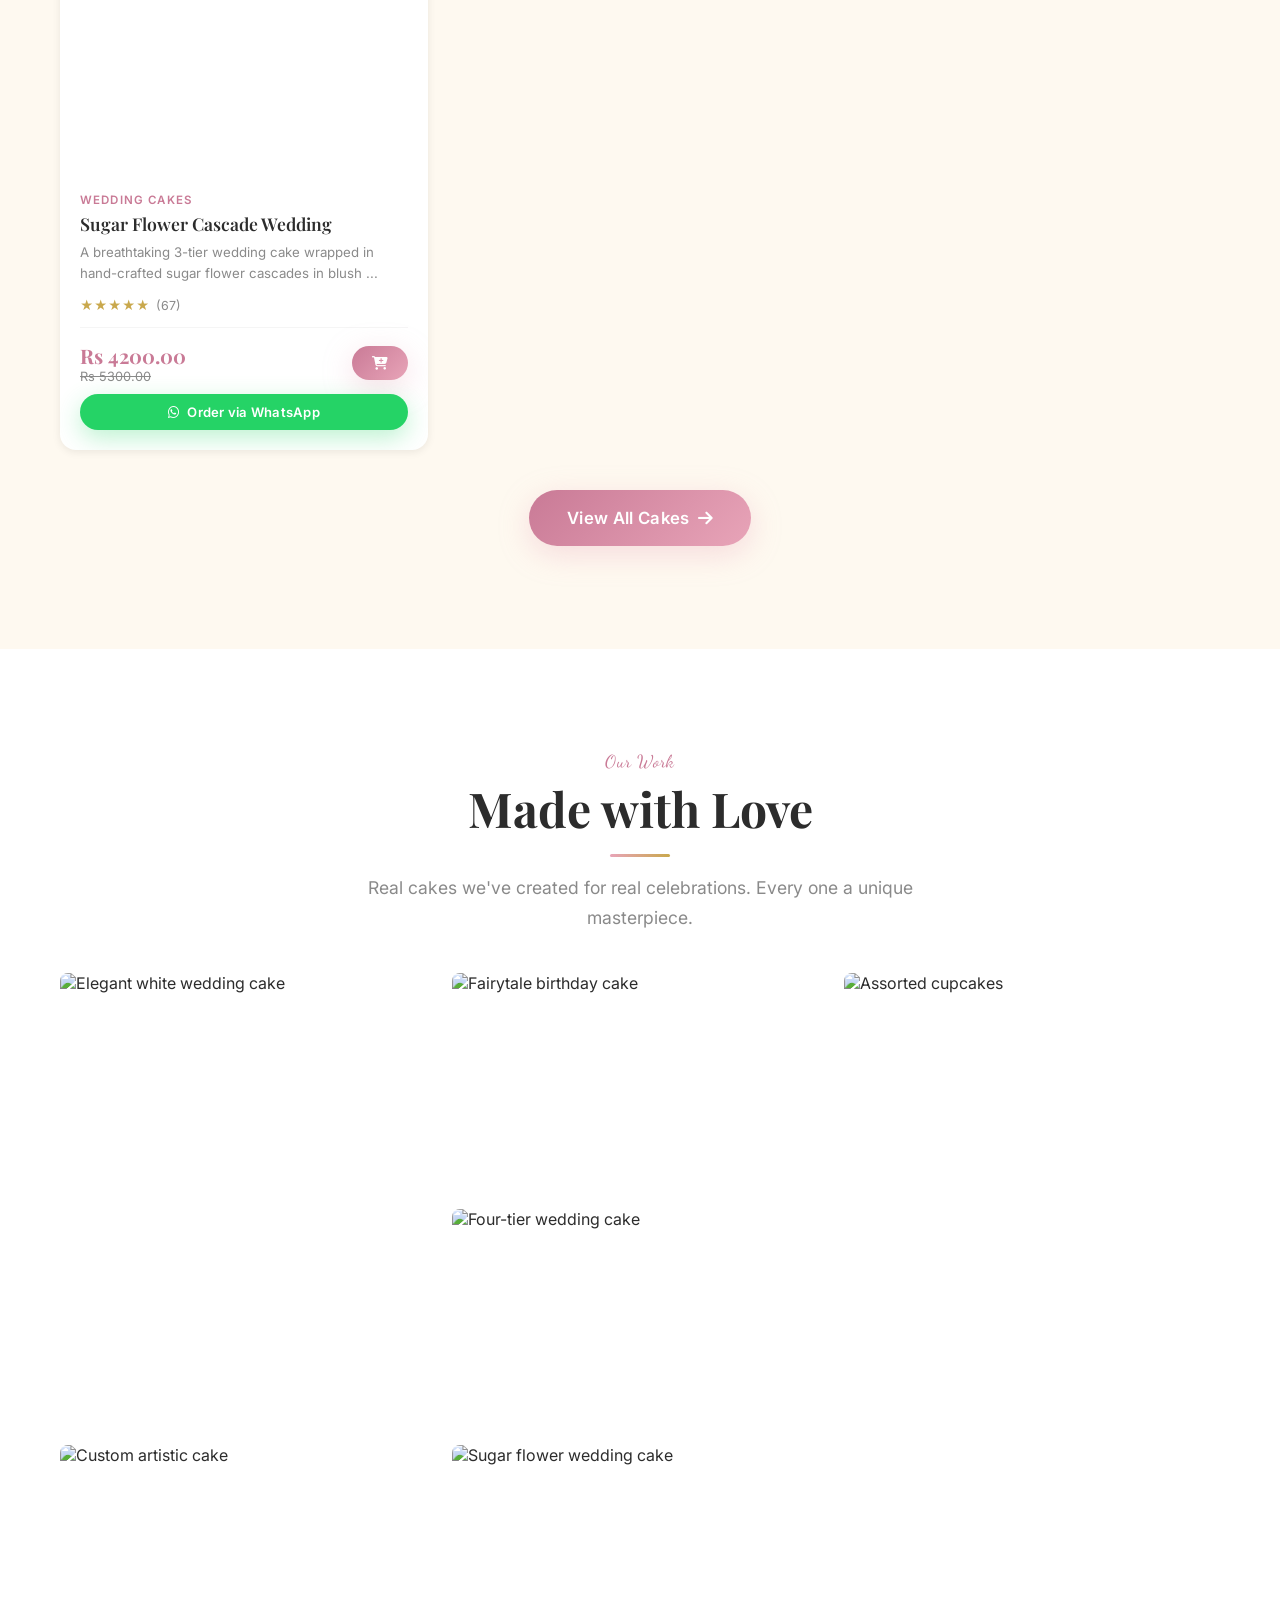
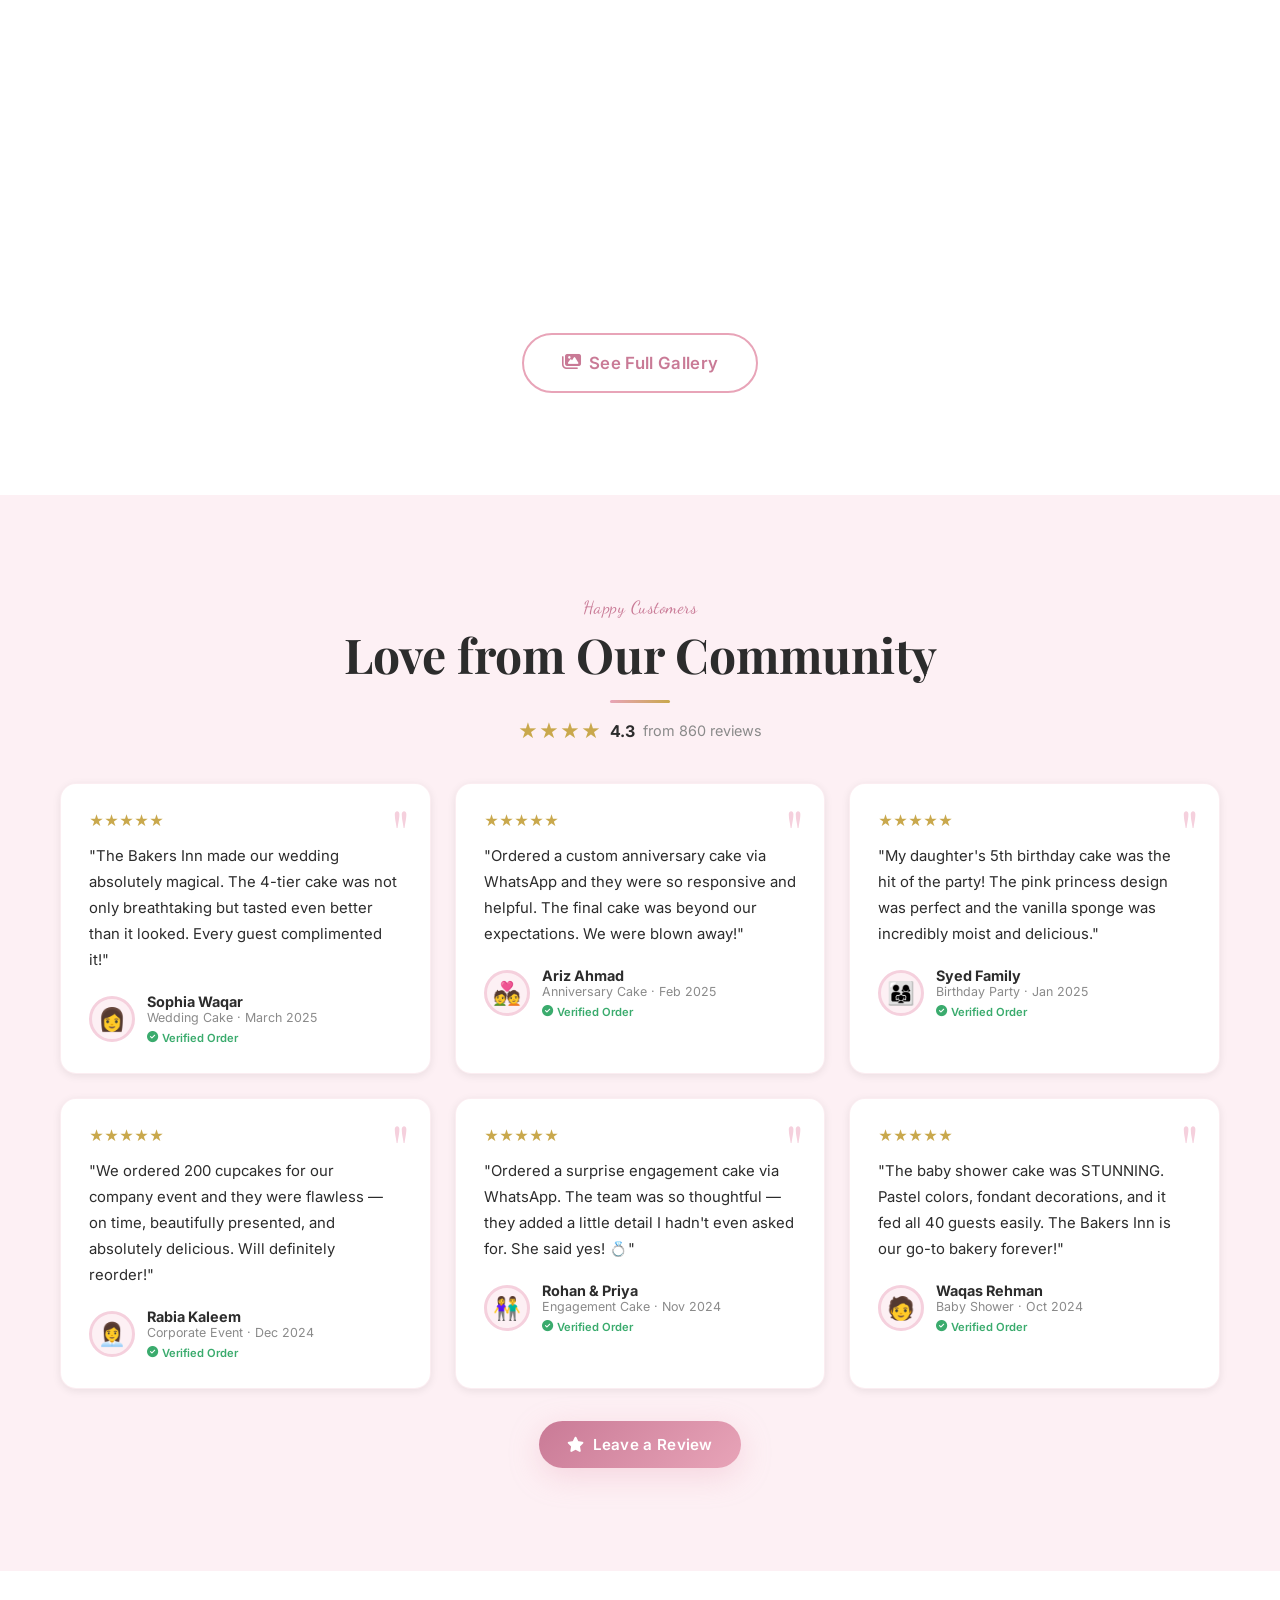
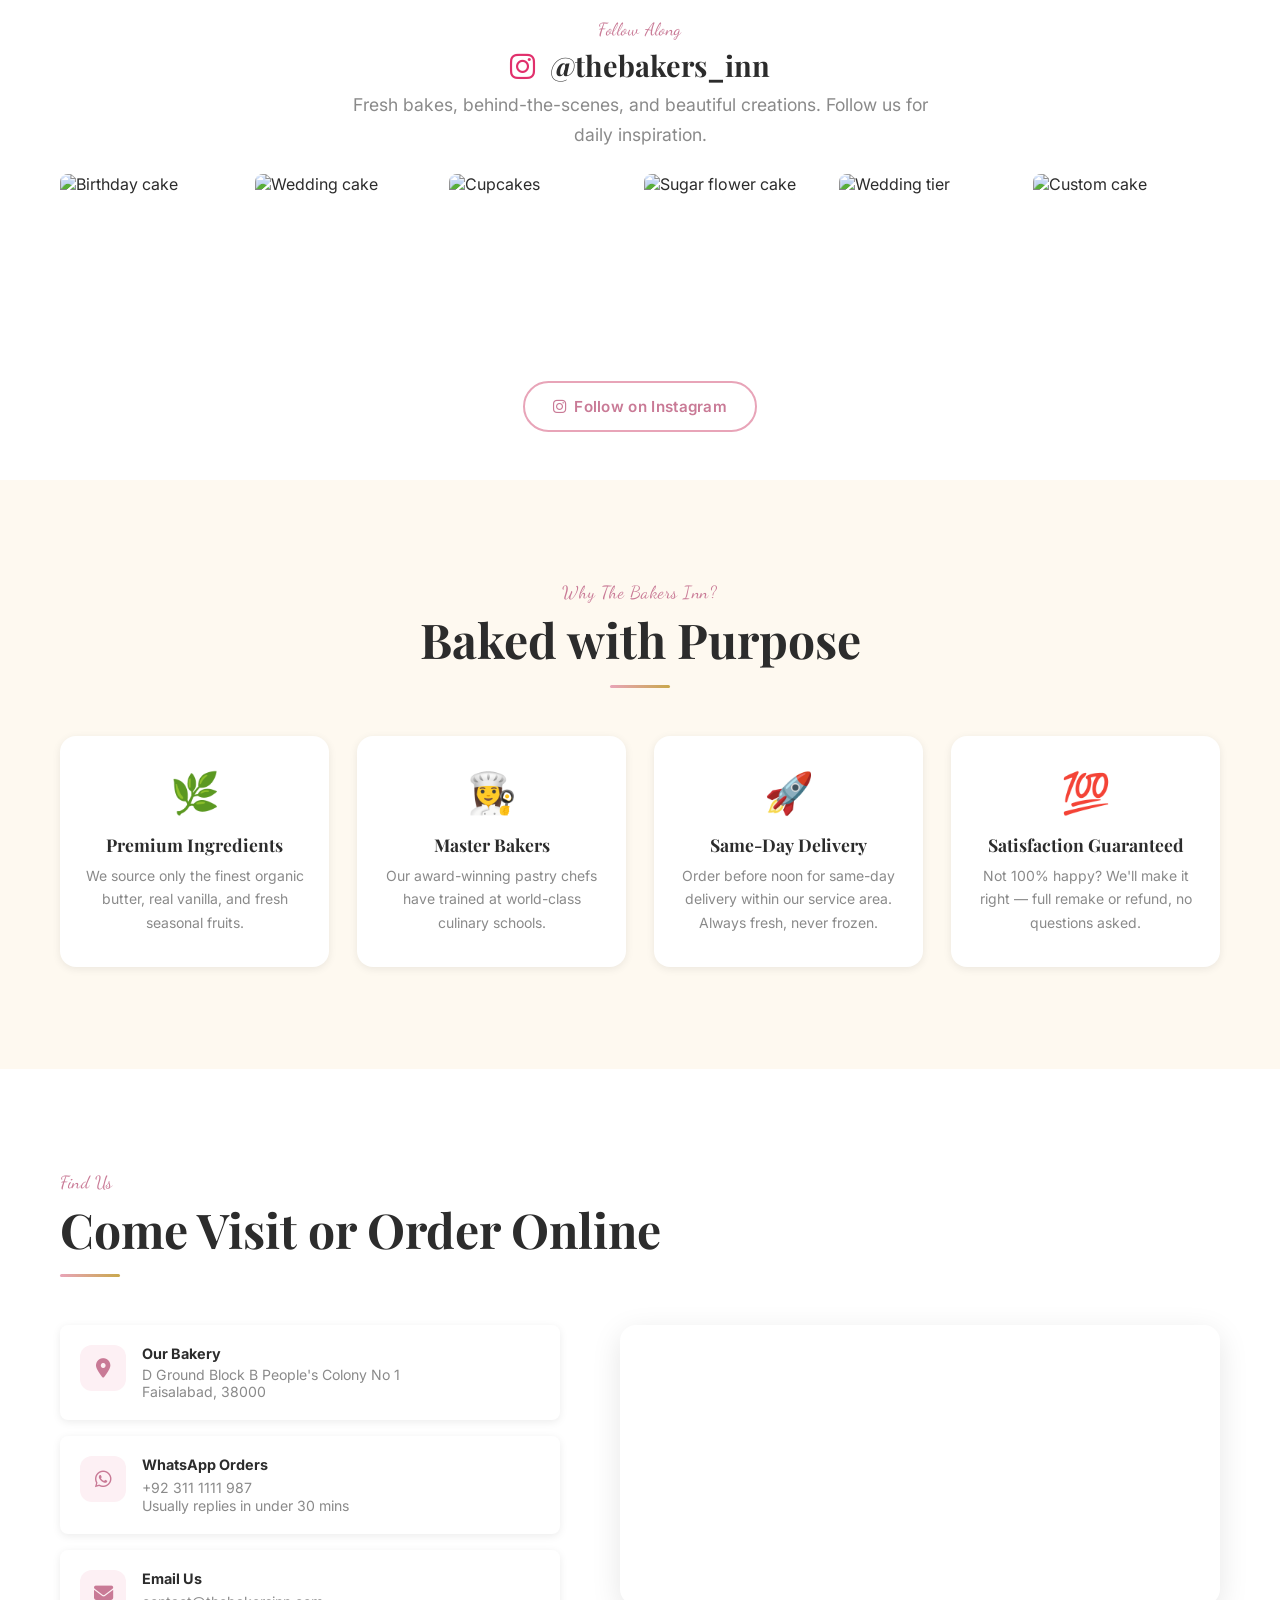
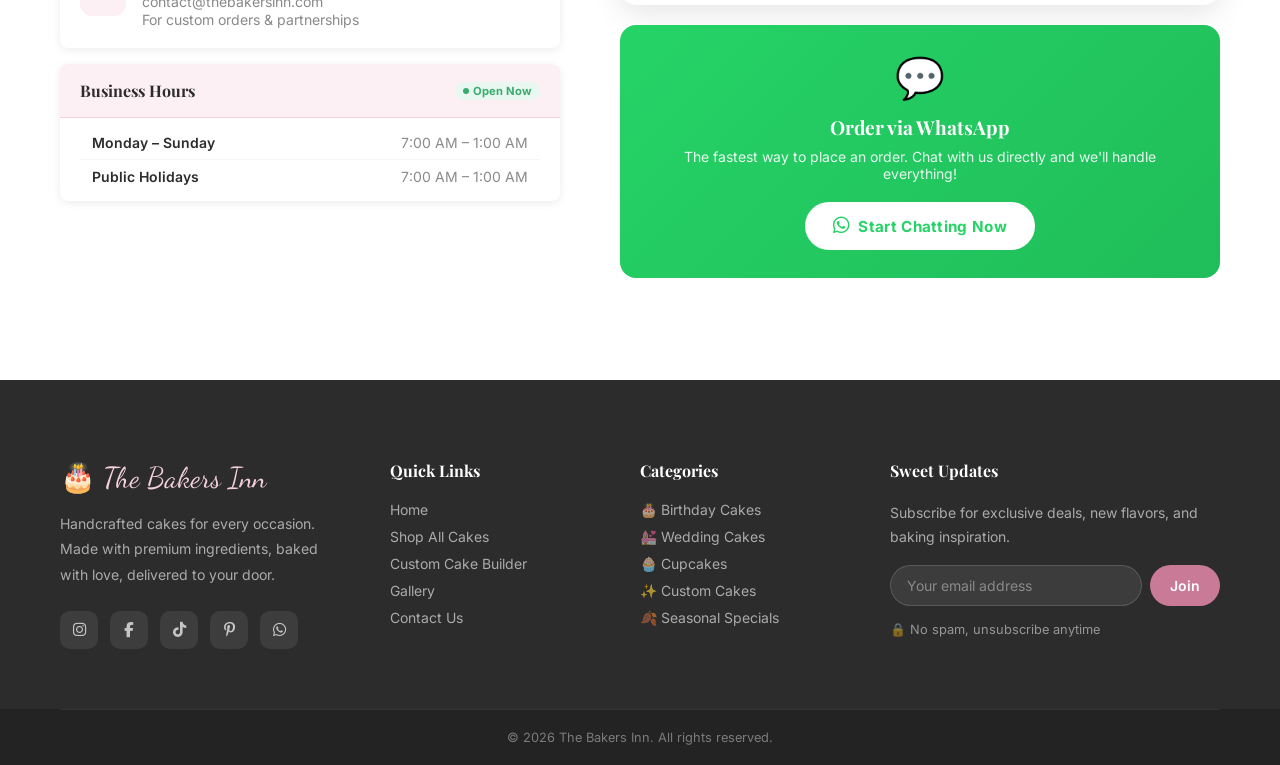
==== commit d3e7f191: "main" ====
--- a/index.html
+++ b/index.html
@@ -54,10 +54,10 @@
           🛒
           <span class="cart-count" id="cartCount">0</span>
         </button>
-        <a href="https://wa.me/923111111987?text=Hi%20The%20Bakers%20Inn!%20I'd%20like%20to%20place%20an%20order."
-          target="_blank" class="laptop-chatnow btn btn-primary btn-sm">
+        <!-- <a href="https://wa.me/923111111987?text=Hi%20The%20Bakers%20Inn!%20I'd%20like%20to%20place%20an%20order."
+          target="_blank" class="btn btn-primary btn-sm">
           <i class="fab fa-whatsapp"></i> Order Now
-        </a>
+        </a> -->
         <button class="hamburger" id="hamburger" aria-label="Menu">
           <span></span><span></span><span></span>
         </button>
--- a/css/style.css
+++ b/css/style.css
@@ -418,7 +418,6 @@
 .mobile-menu {
   display: none;
   position: fixed;
-  text-align: center;
   top: 70px;
   left: 0;
   right: 0;
@@ -2206,10 +2205,6 @@
     height: 320px;
   }
 
-  .laptop-chatnow{
-  display: none;
-}
-
   .hero-float-card {
     display: none;
   }
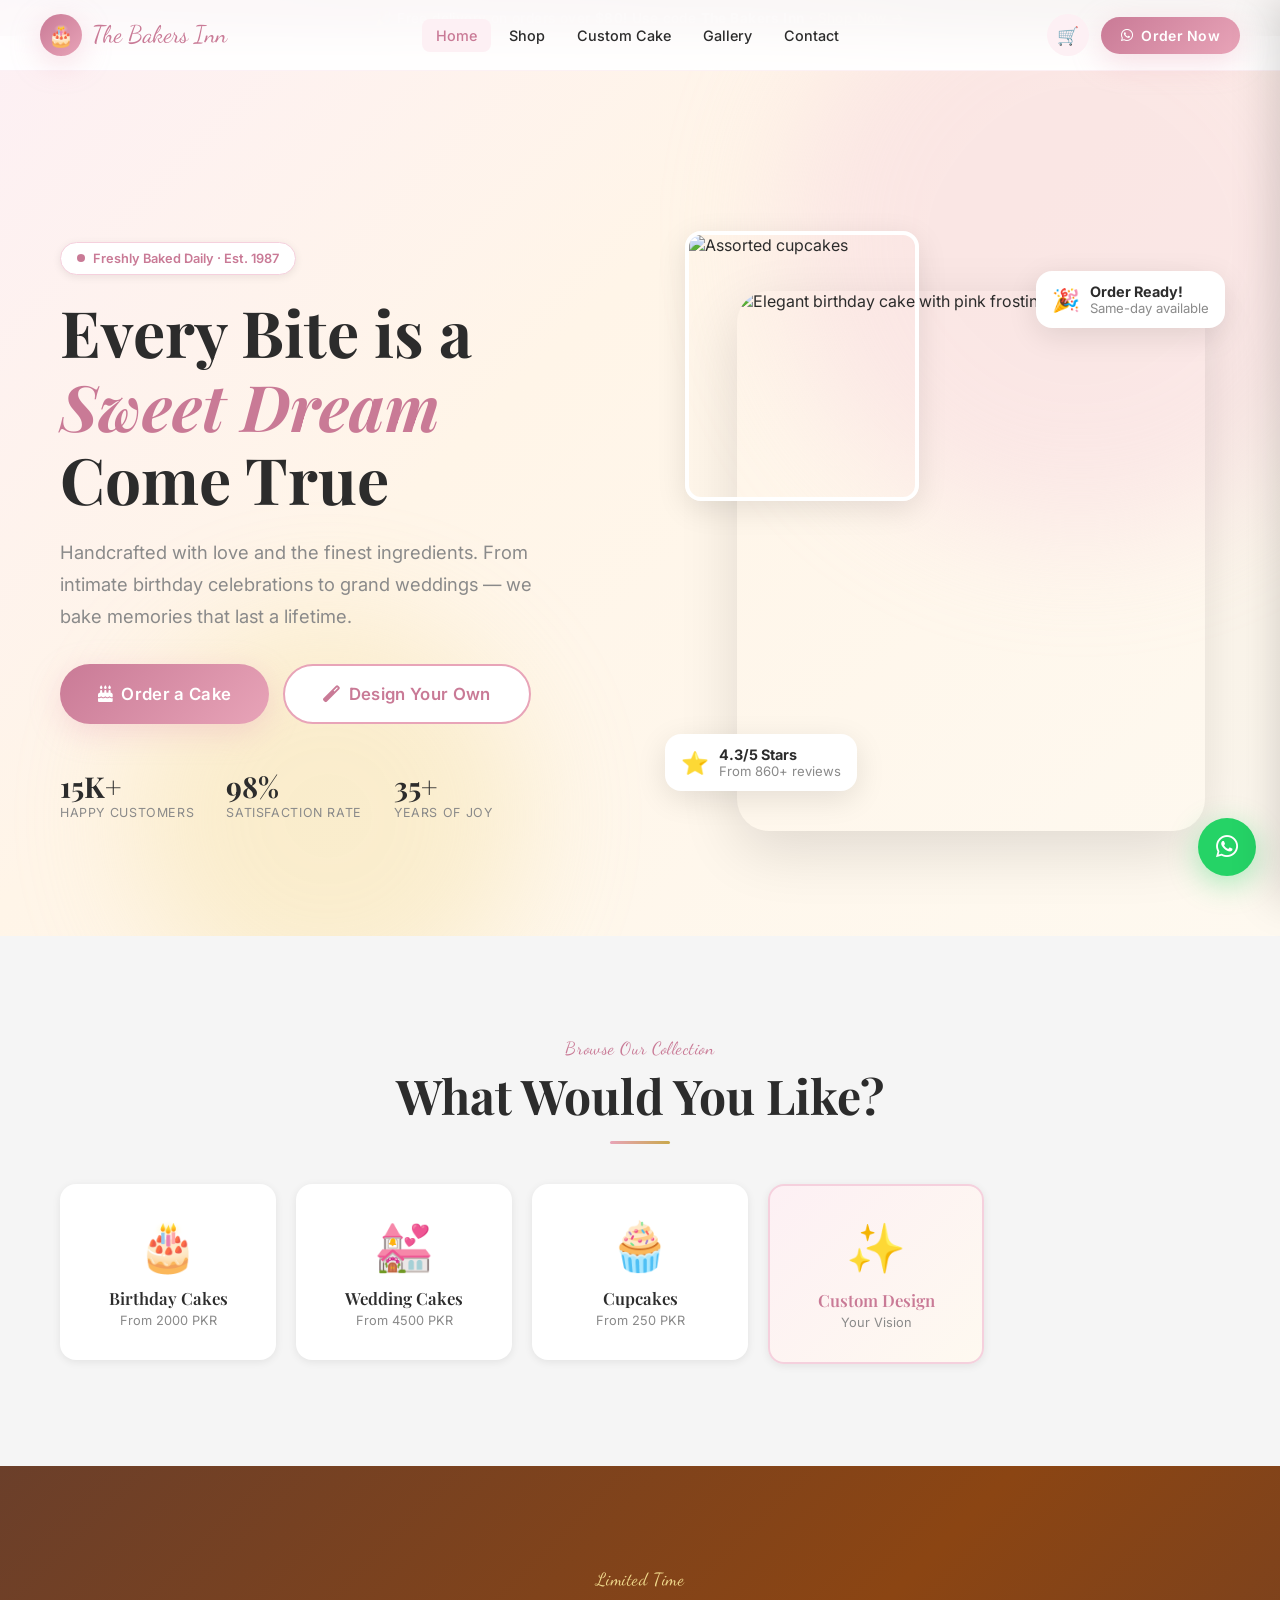
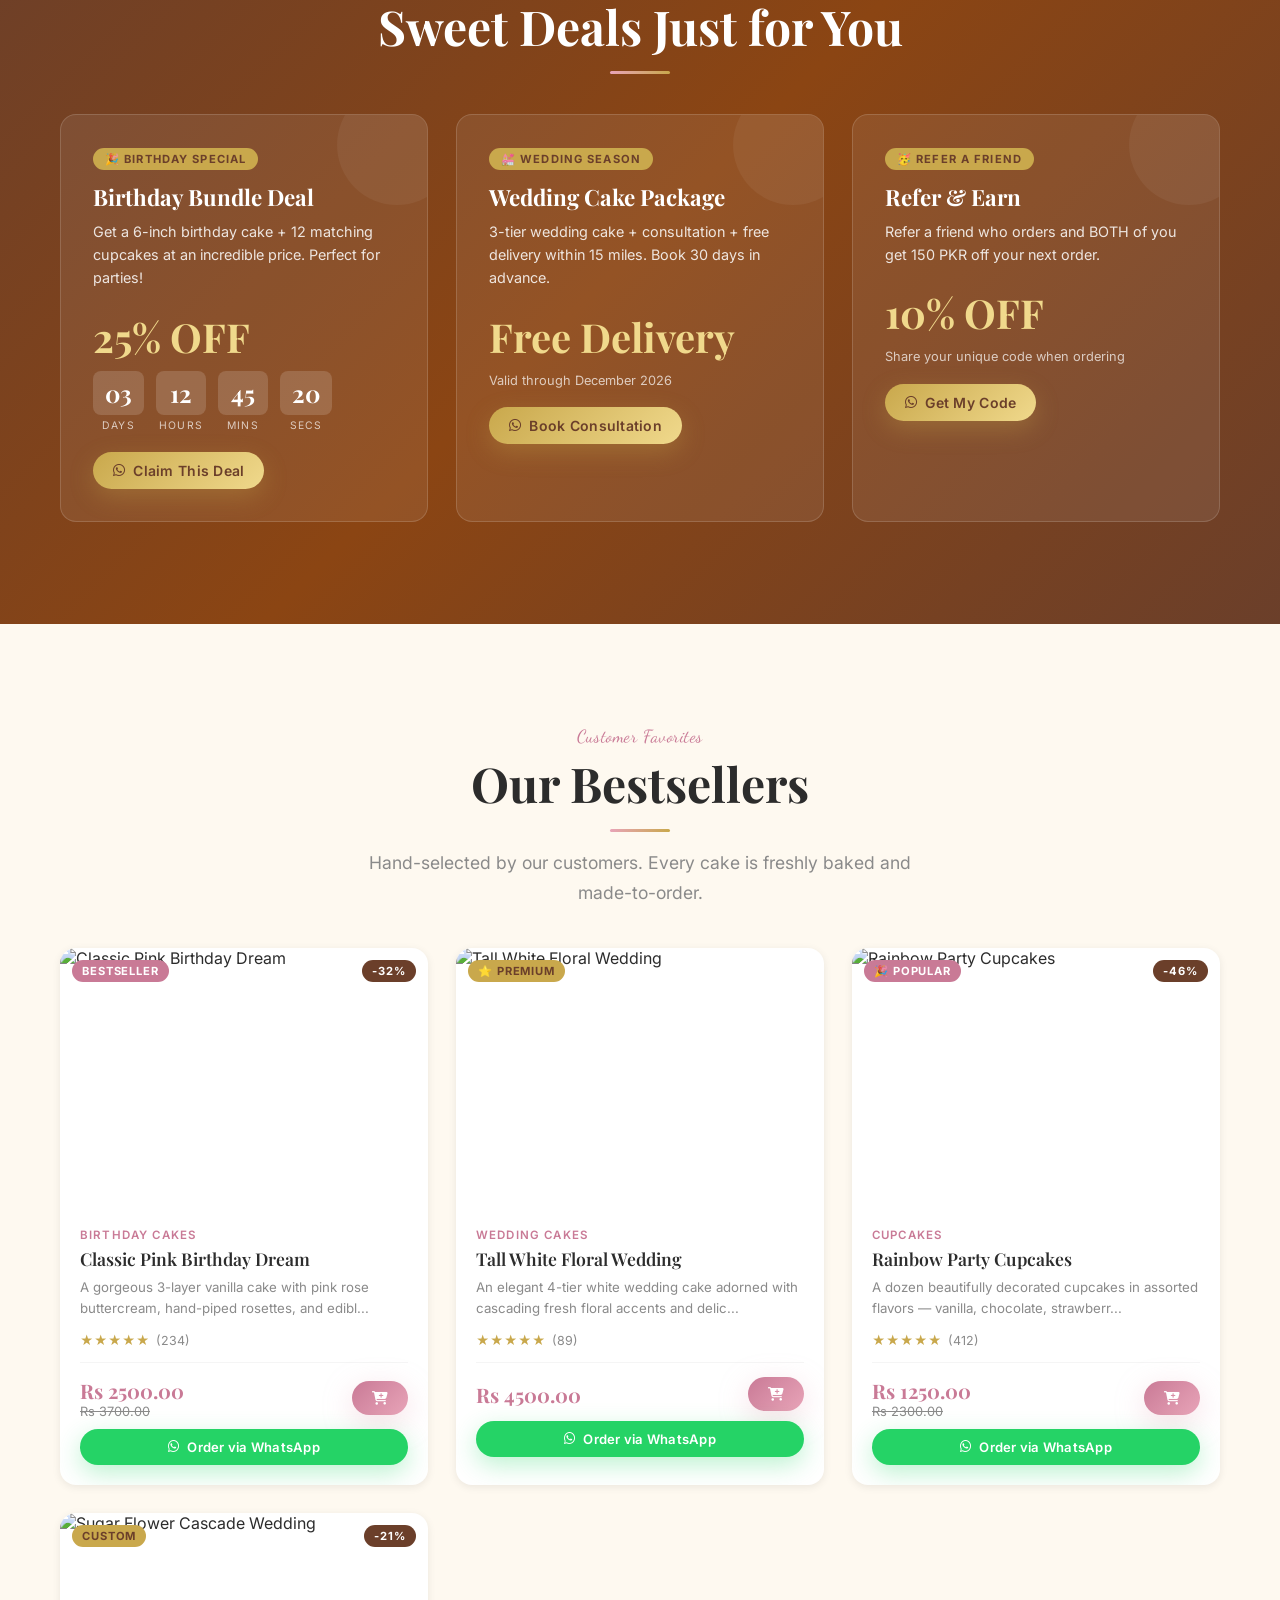
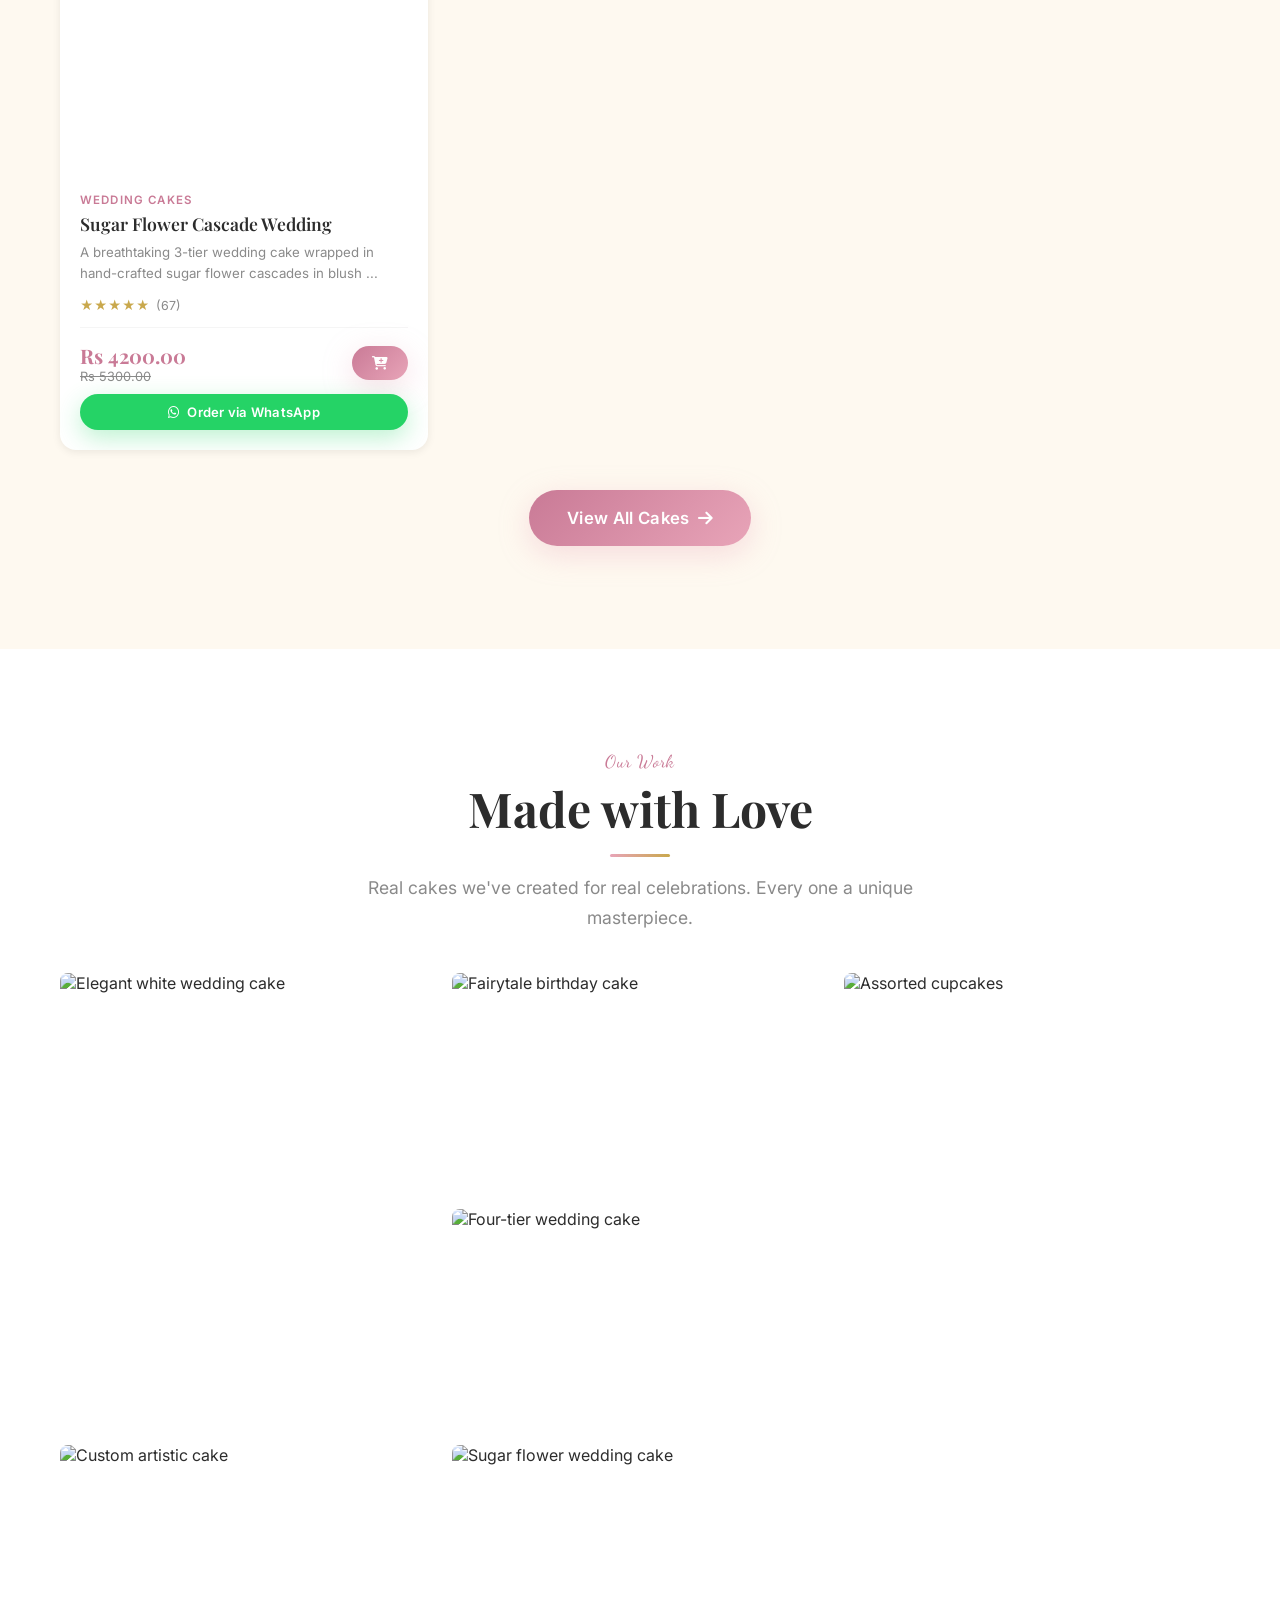
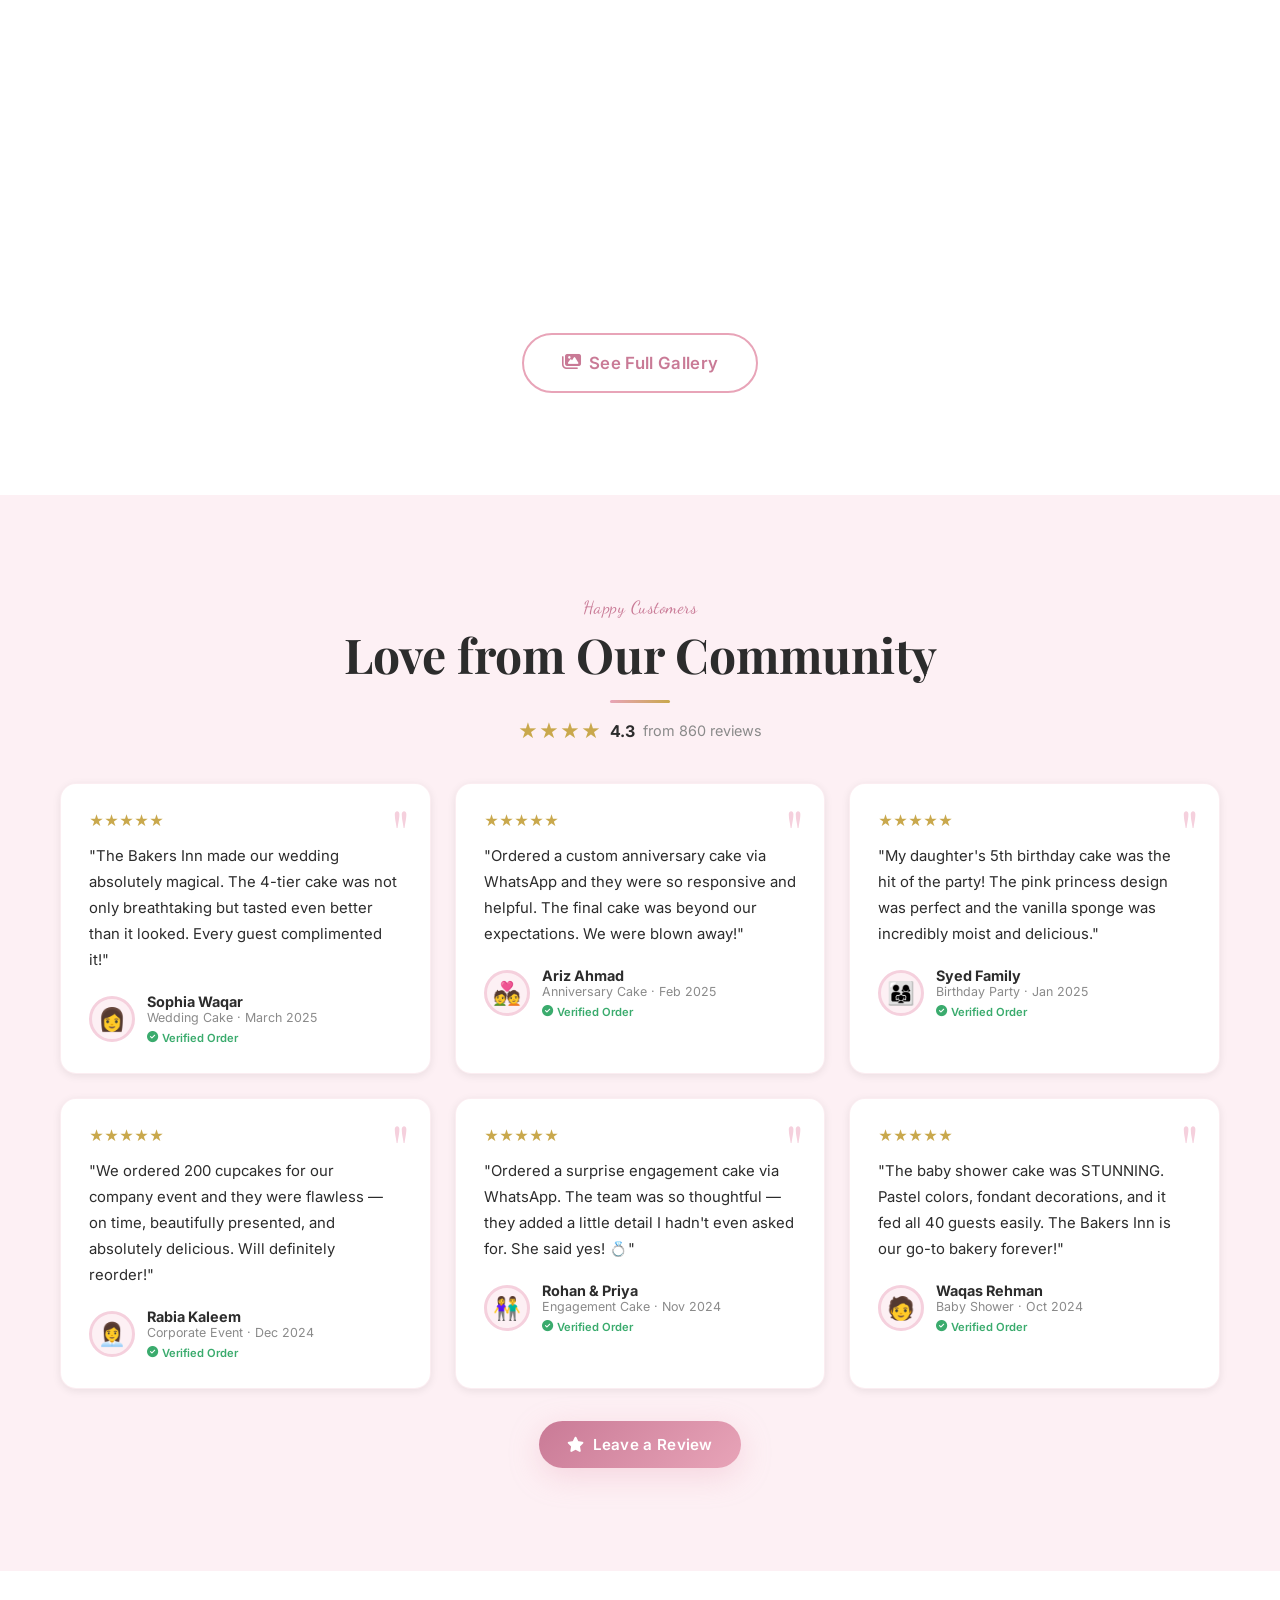
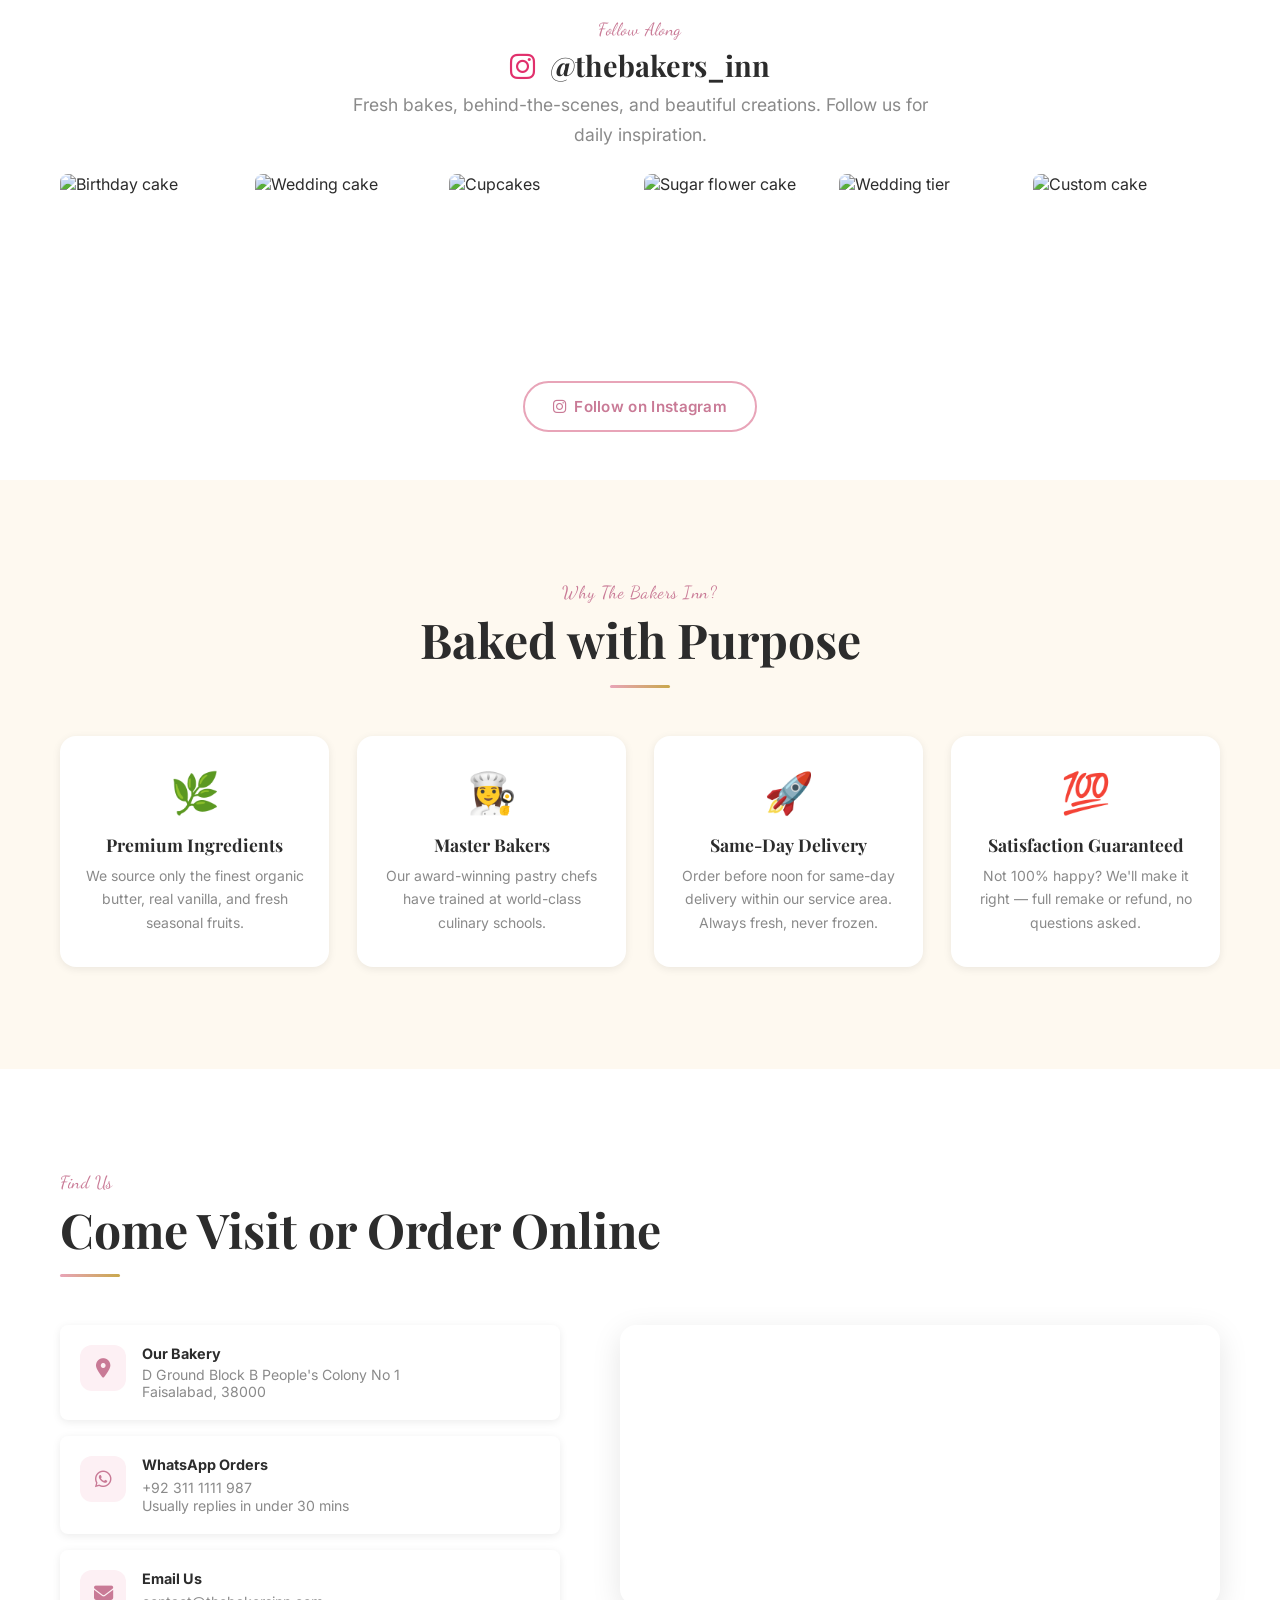
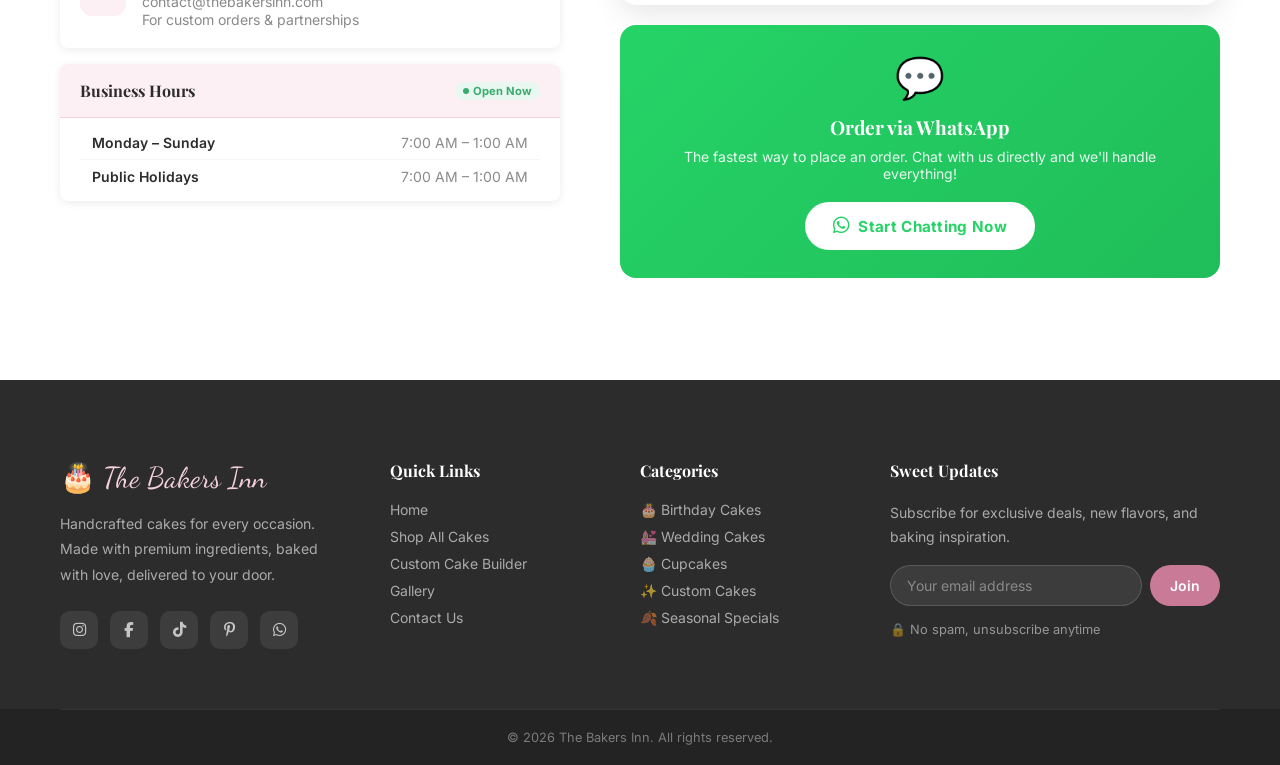
==== commit bf25593d: "main" ====
--- a/index.html
+++ b/index.html
@@ -54,10 +54,10 @@
           🛒
           <span class="cart-count" id="cartCount">0</span>
         </button>
-        <!-- <a href="https://wa.me/923111111987?text=Hi%20The%20Bakers%20Inn!%20I'd%20like%20to%20place%20an%20order."
-          target="_blank" class="btn btn-primary btn-sm">
+        <a href="https://wa.me/923111111987?text=Hi%20The%20Bakers%20Inn!%20I'd%20like%20to%20place%20an%20order."
+          target="_blank" class="laptop-chatnow btn btn-primary btn-sm">
           <i class="fab fa-whatsapp"></i> Order Now
-        </a> -->
+        </a>
         <button class="hamburger" id="hamburger" aria-label="Menu">
           <span></span><span></span><span></span>
         </button>
@@ -74,7 +74,7 @@
     <a href="#contact">📍 Contact</a>
     <div class="mobile-cta">
       <a href="https://wa.me/923111111987" target="_blank" class="btn btn-whatsapp"
-        style="width:100%;justify-content:center;">
+        style="width:100%;justify-content:center;text-align: center;">
         <i class="fab fa-whatsapp"></i> Chat on WhatsApp
       </a>
     </div>
--- a/css/style.css
+++ b/css/style.css
@@ -2204,6 +2204,10 @@
     width: 280px;
     height: 320px;
   }
+  
+  .laptop-chatnow{
+  display: none;
+}
 
   .hero-float-card {
     display: none;
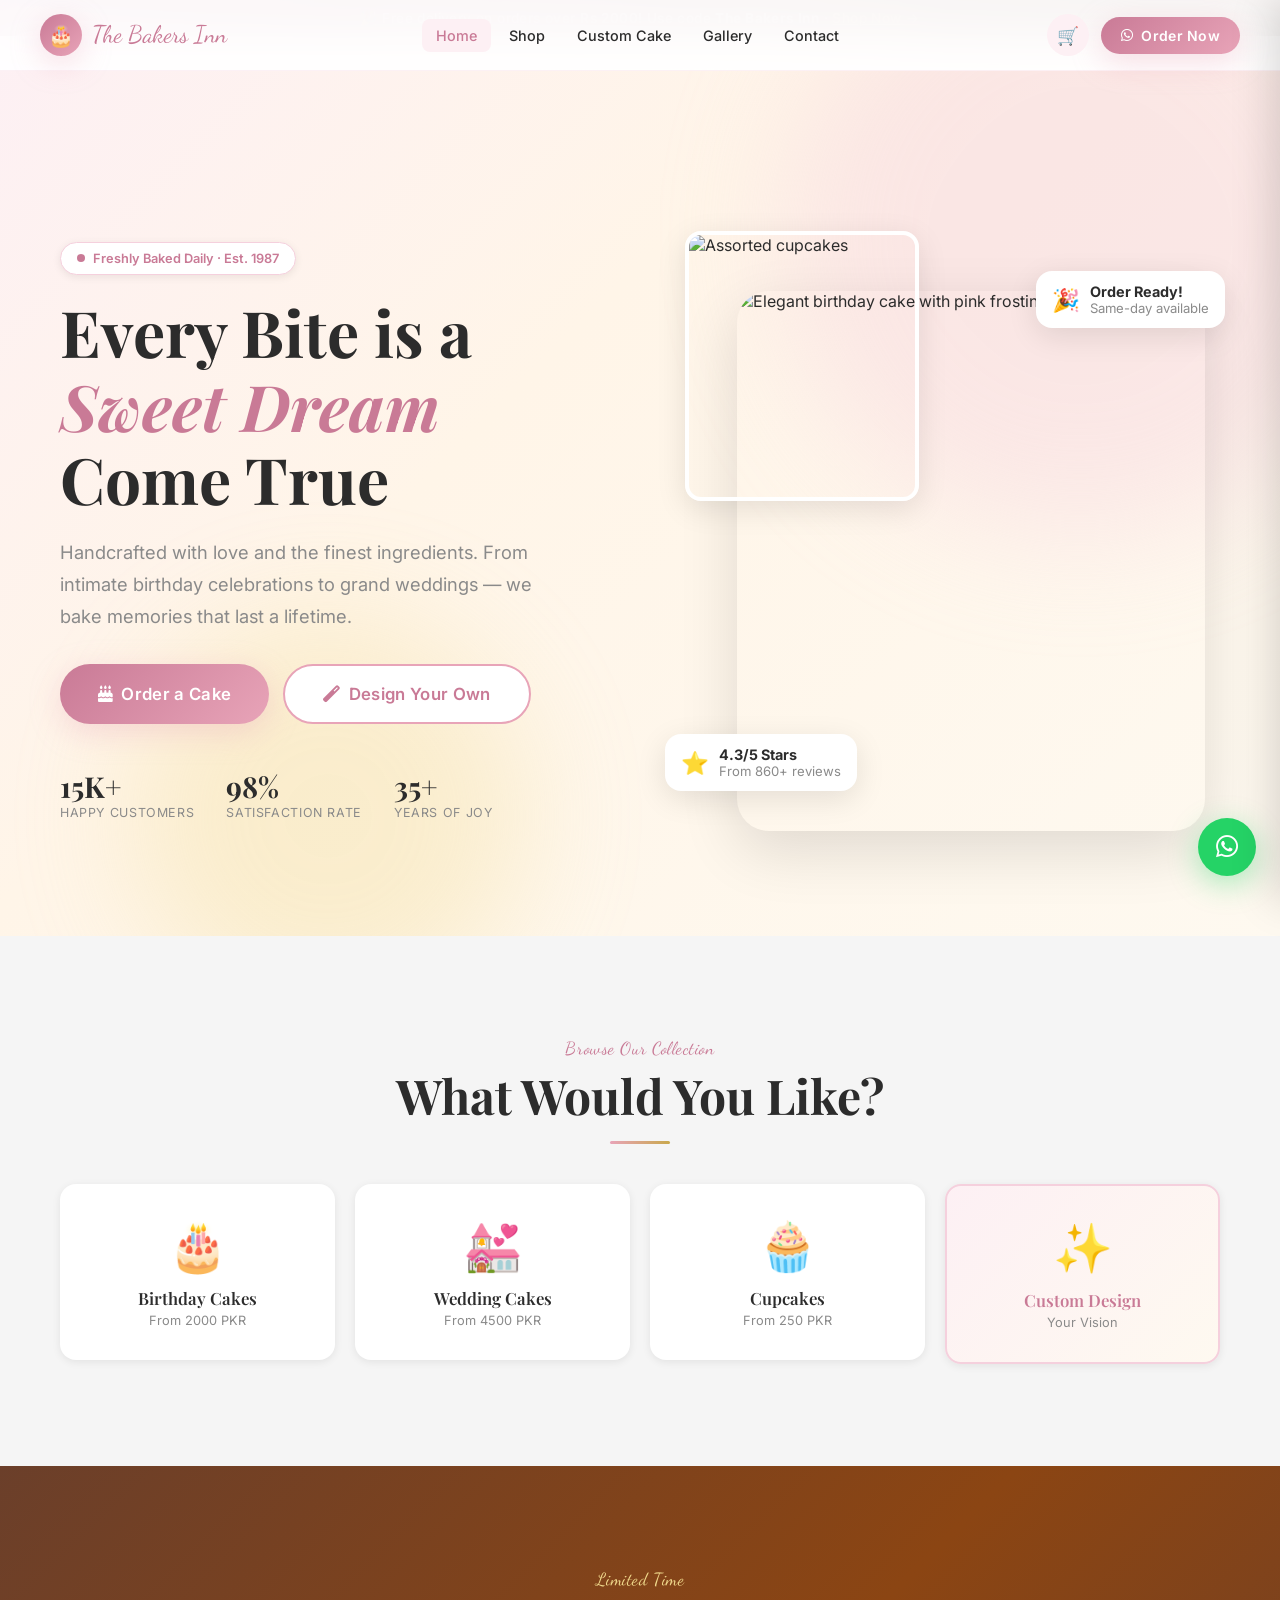
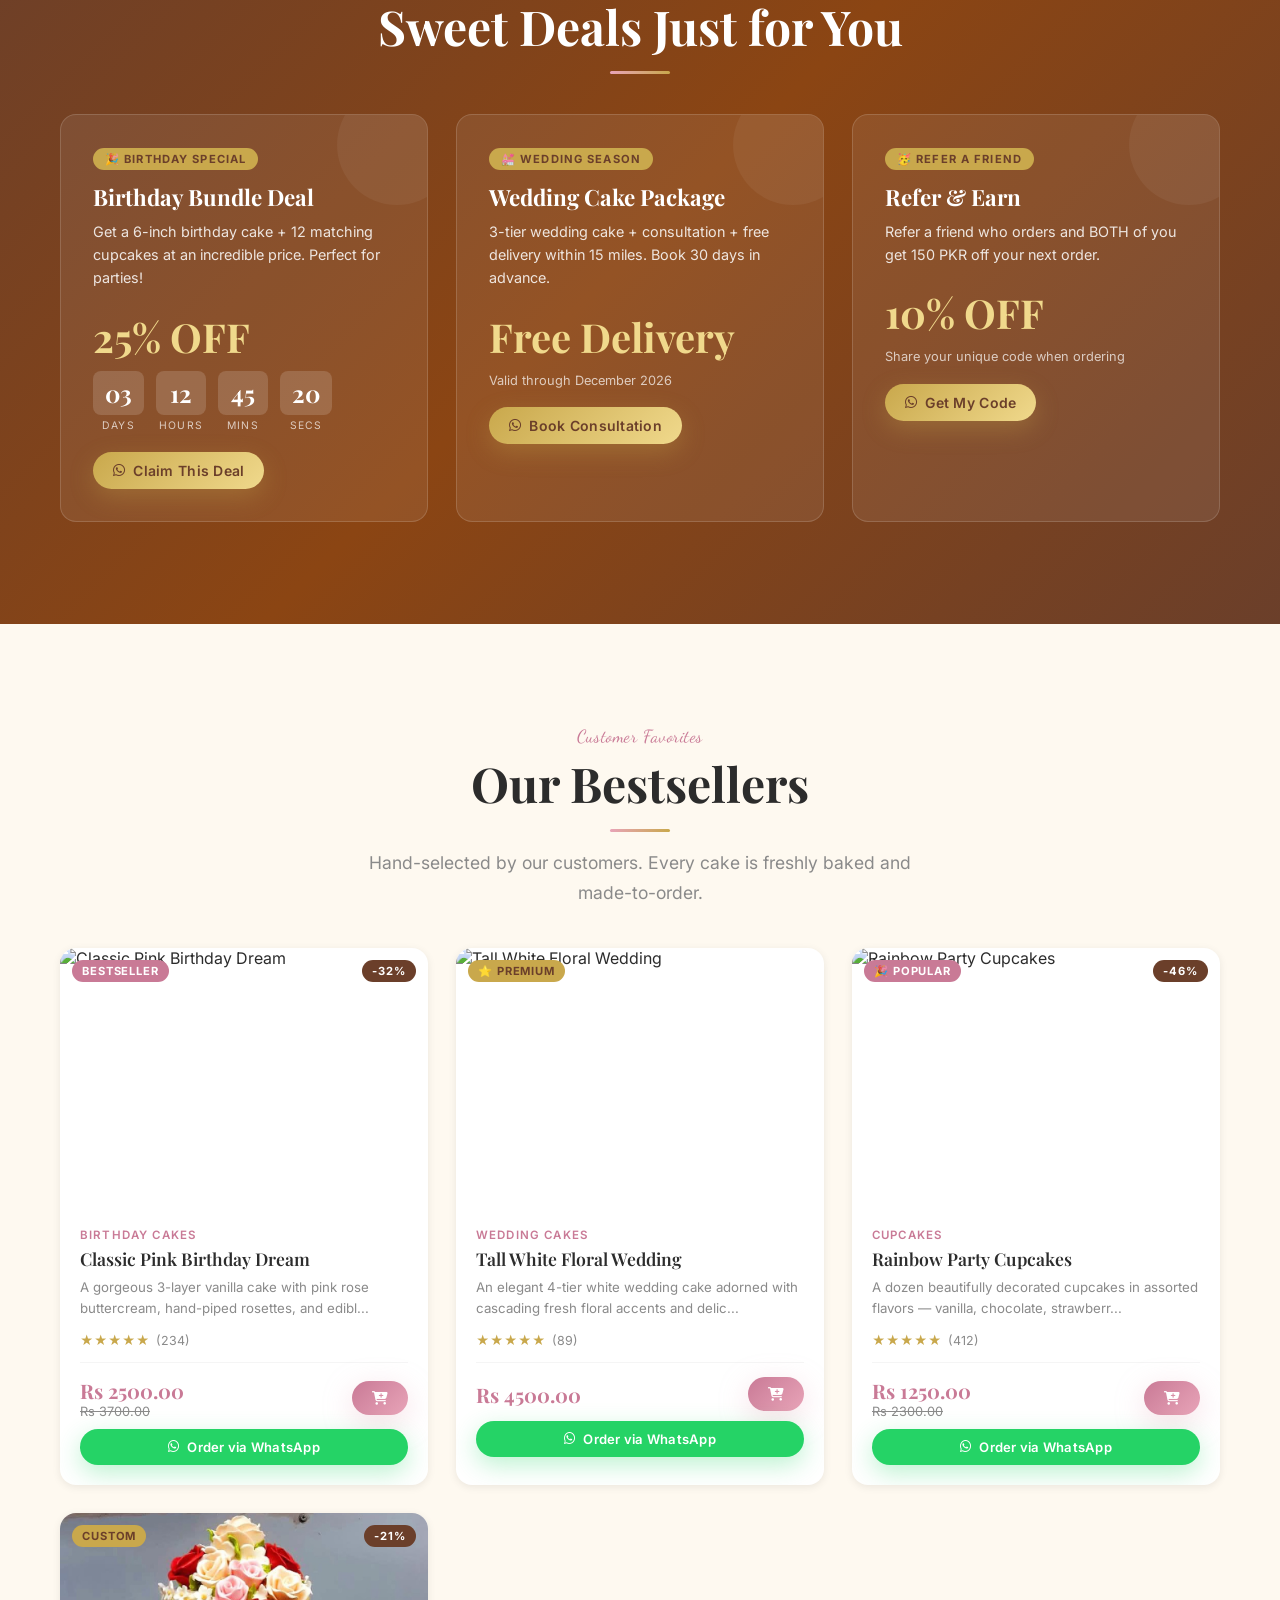
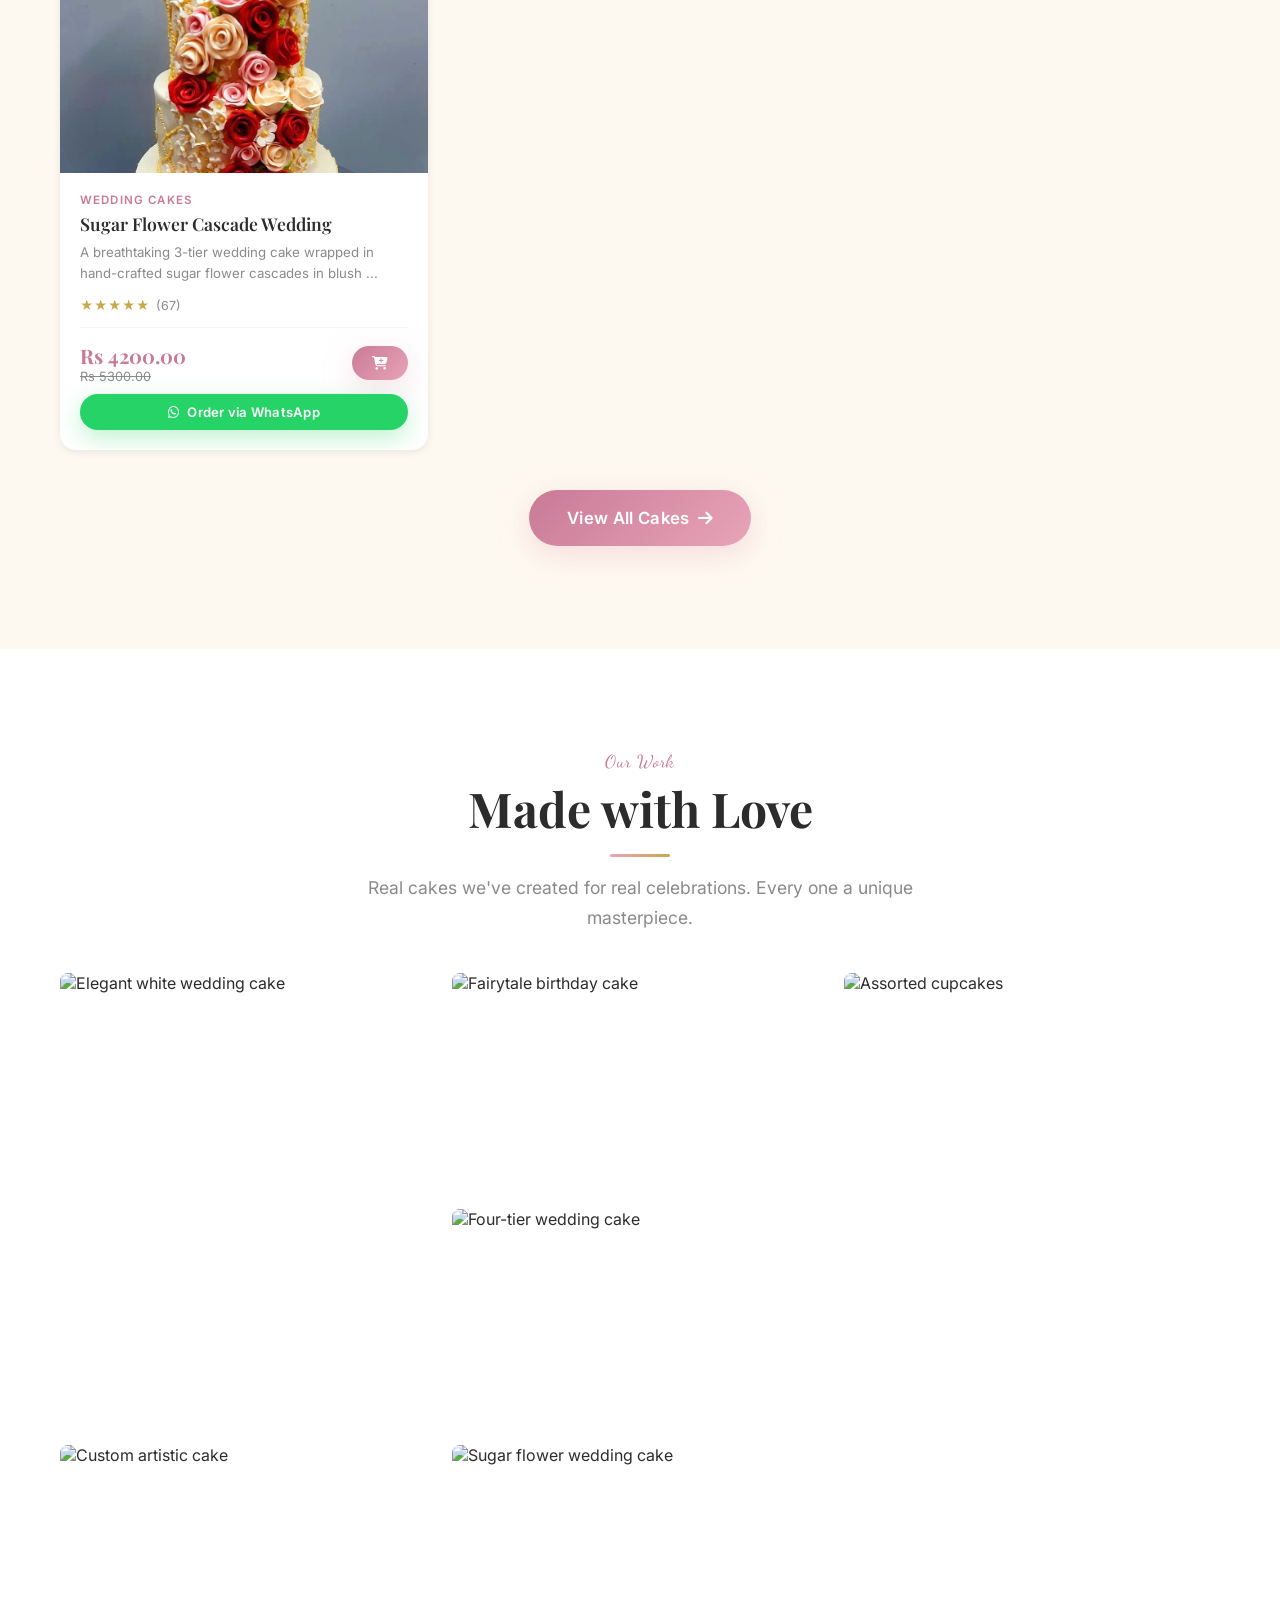
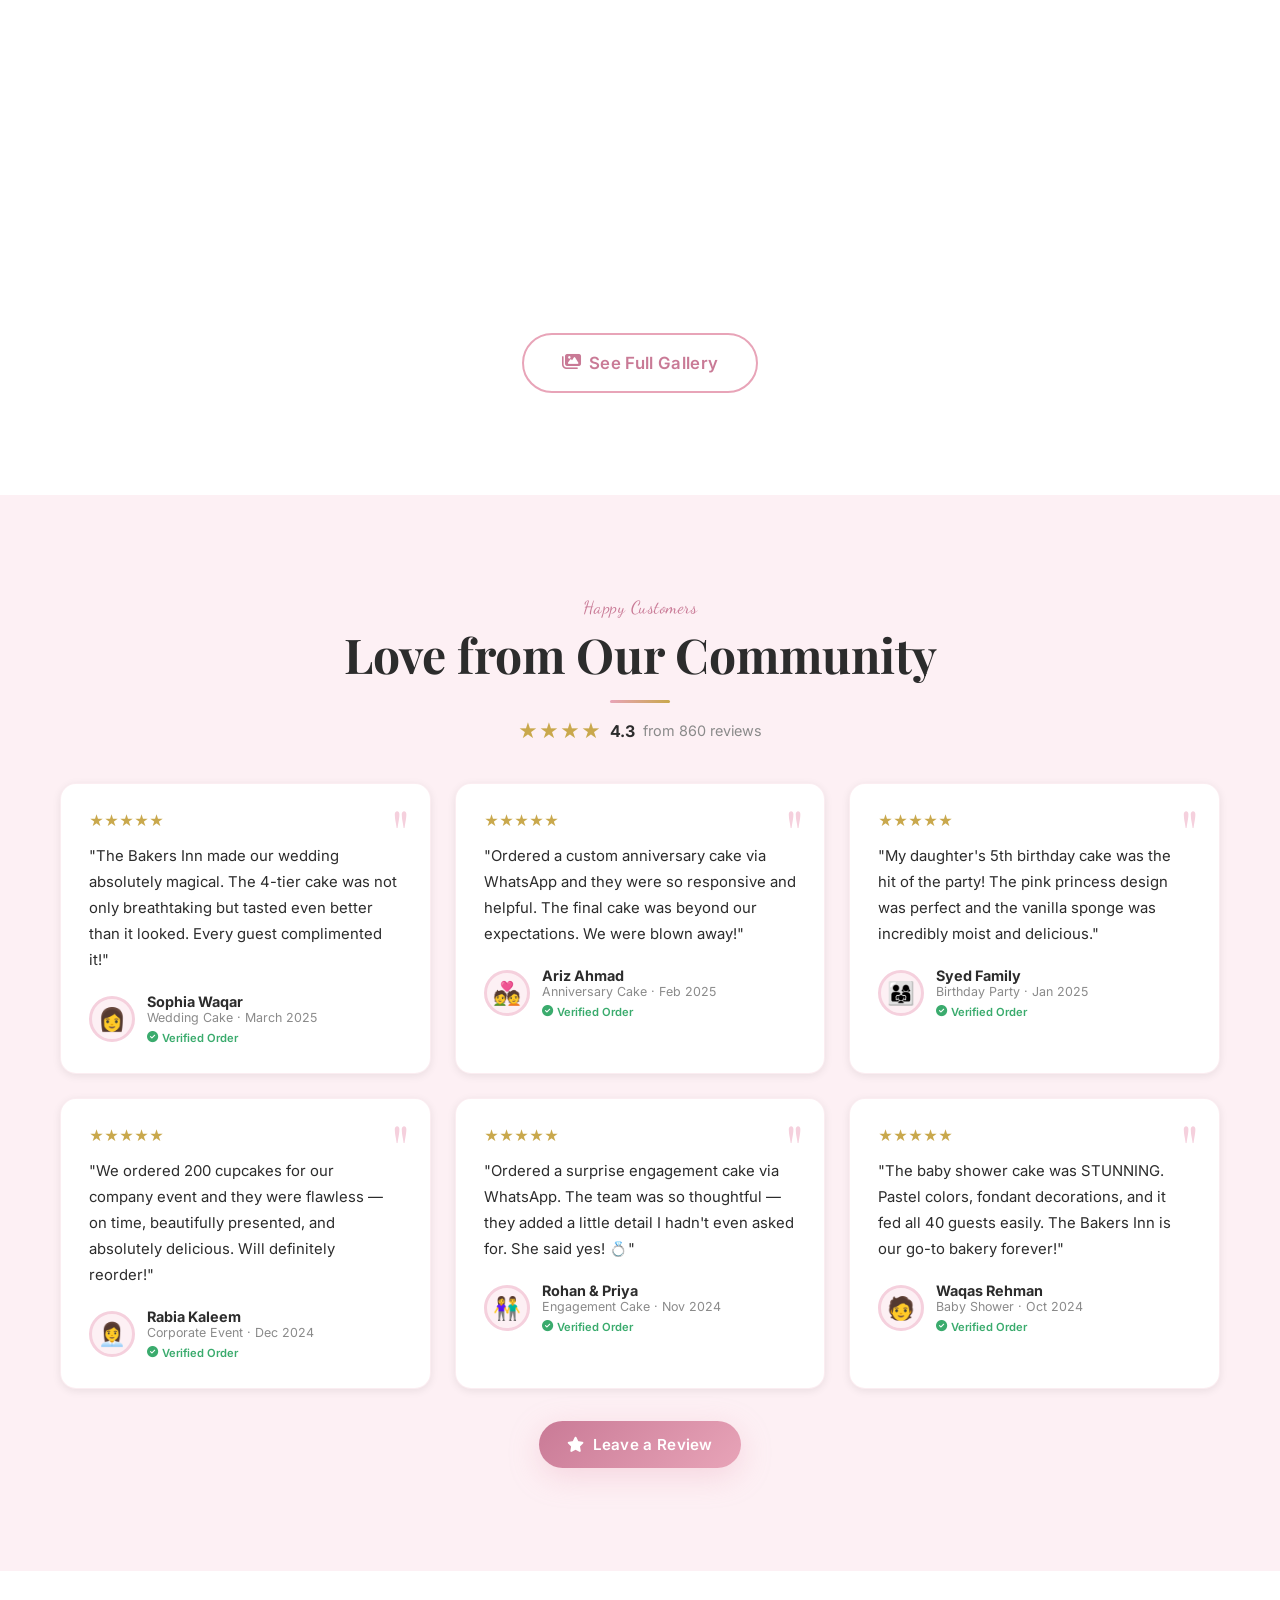
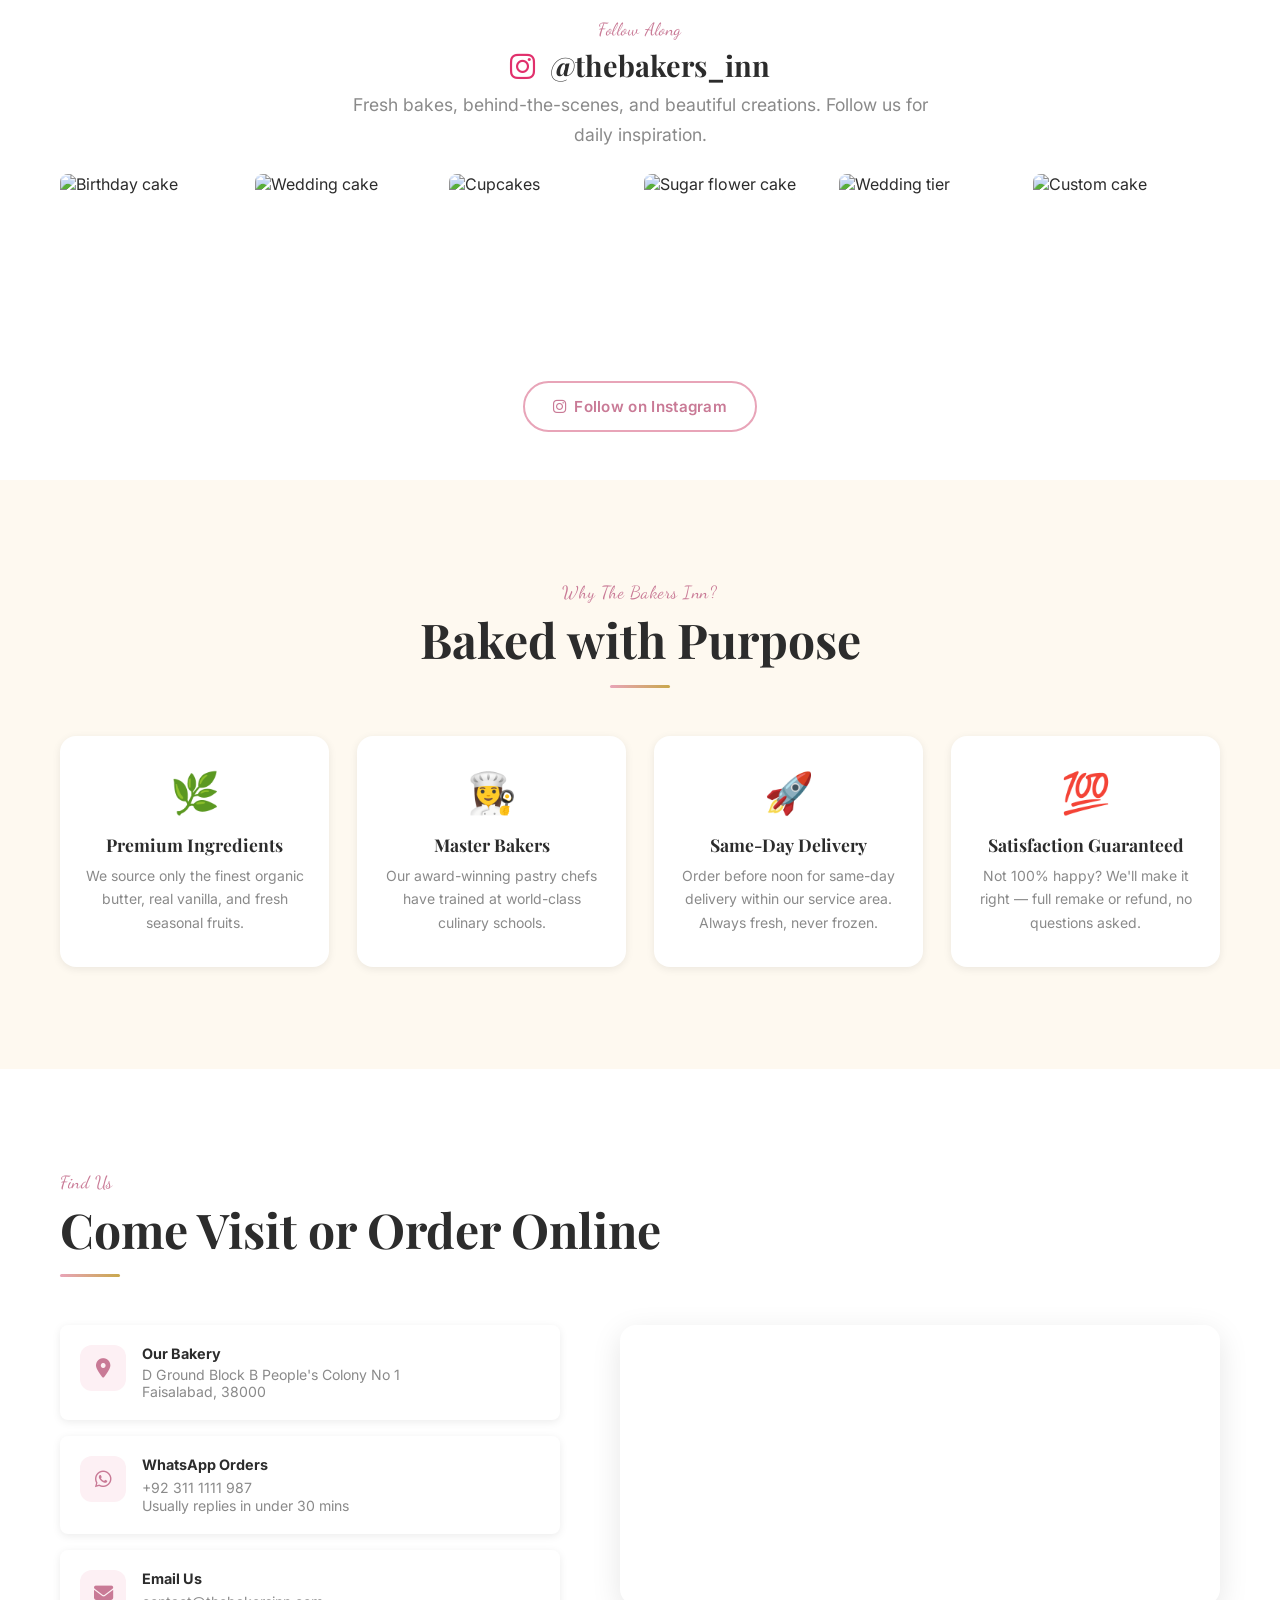
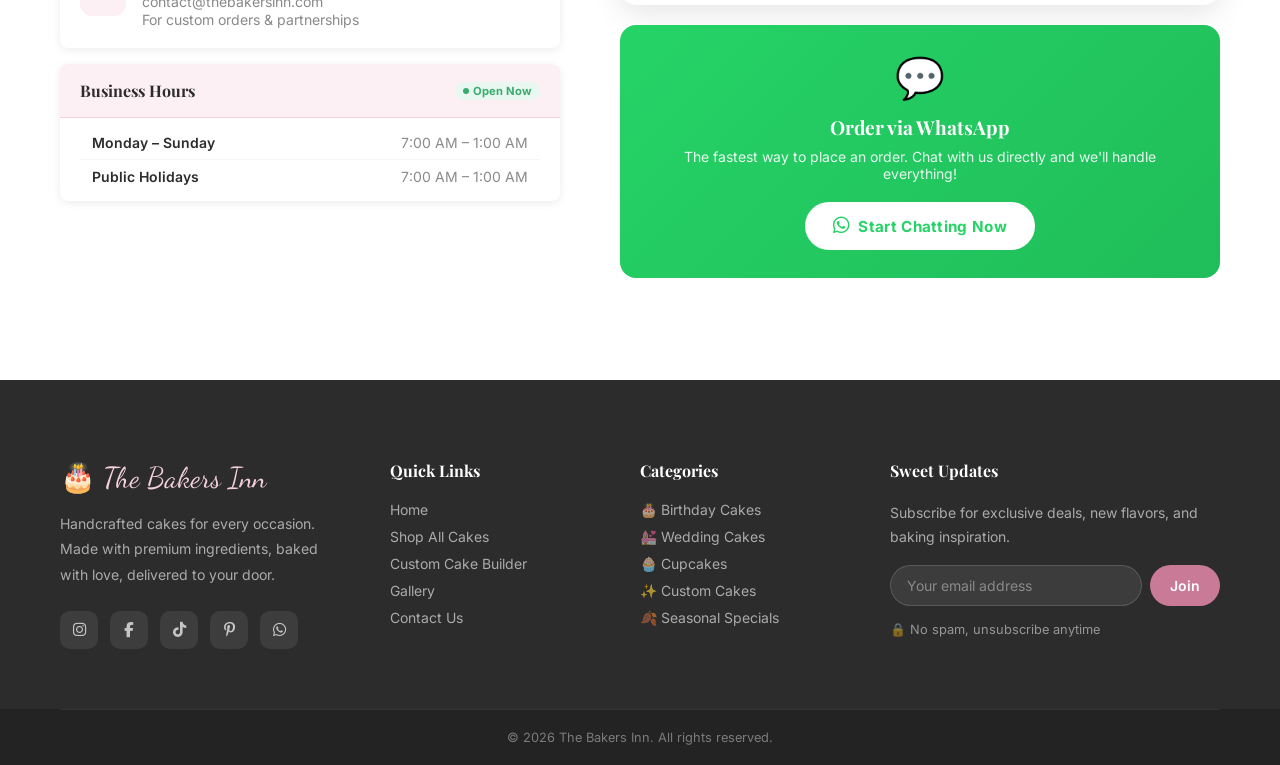
==== commit b220b431: "main" ====
--- a/index.html
+++ b/index.html
@@ -28,7 +28,7 @@
 
   <!-- ── Announcement Bar ── -->
   <div class="announcement-bar">
-    🎉 Free delivery on orders over $80! Use code <strong>The Bakers Inn</strong> · <a href="shop.html">Shop Now →</a>
+    🎉 Free delivery on orders over Rs 2000! Use code <strong>The Bakers Inn</strong> · <a href="shop.html">Shop Now →</a>
   </div>
 
   <!-- ── Navigation ── -->
@@ -163,7 +163,7 @@
         <h2 class="section-title">What Would You Like?</h2>
         <div class="divider"></div>
       </div>
-      <div style="display:grid;grid-template-columns:repeat(auto-fill,minmax(200px,1fr));gap:20px;margin-top:40px;">
+      <div style="display:grid;grid-template-columns:repeat(4,minmax(200px,1fr));gap:20px;margin-top:40px;">
         <a href="shop.html?cat=birthday" class="fade-up delay-1" style="text-decoration:none;">
           <div
             style="background:white;border-radius:var(--radius);padding:32px 20px;text-align:center;box-shadow:var(--shadow-sm);transition:transform .3s,box-shadow .3s;cursor:pointer;"
--- a/css/style.css
+++ b/css/style.css
@@ -745,7 +745,7 @@
 
 .card-img-wrap img {
   width: 100%;
-  height: 100%;
+  /* height: 100%; */
   object-fit: cover;
   transition: transform var(--slow);
 }
@@ -2164,6 +2164,9 @@
   .nav-links {
     display: none;
   }
+   .laptop-chatnow{
+  display: none;
+}
 
   .hamburger {
     display: flex;
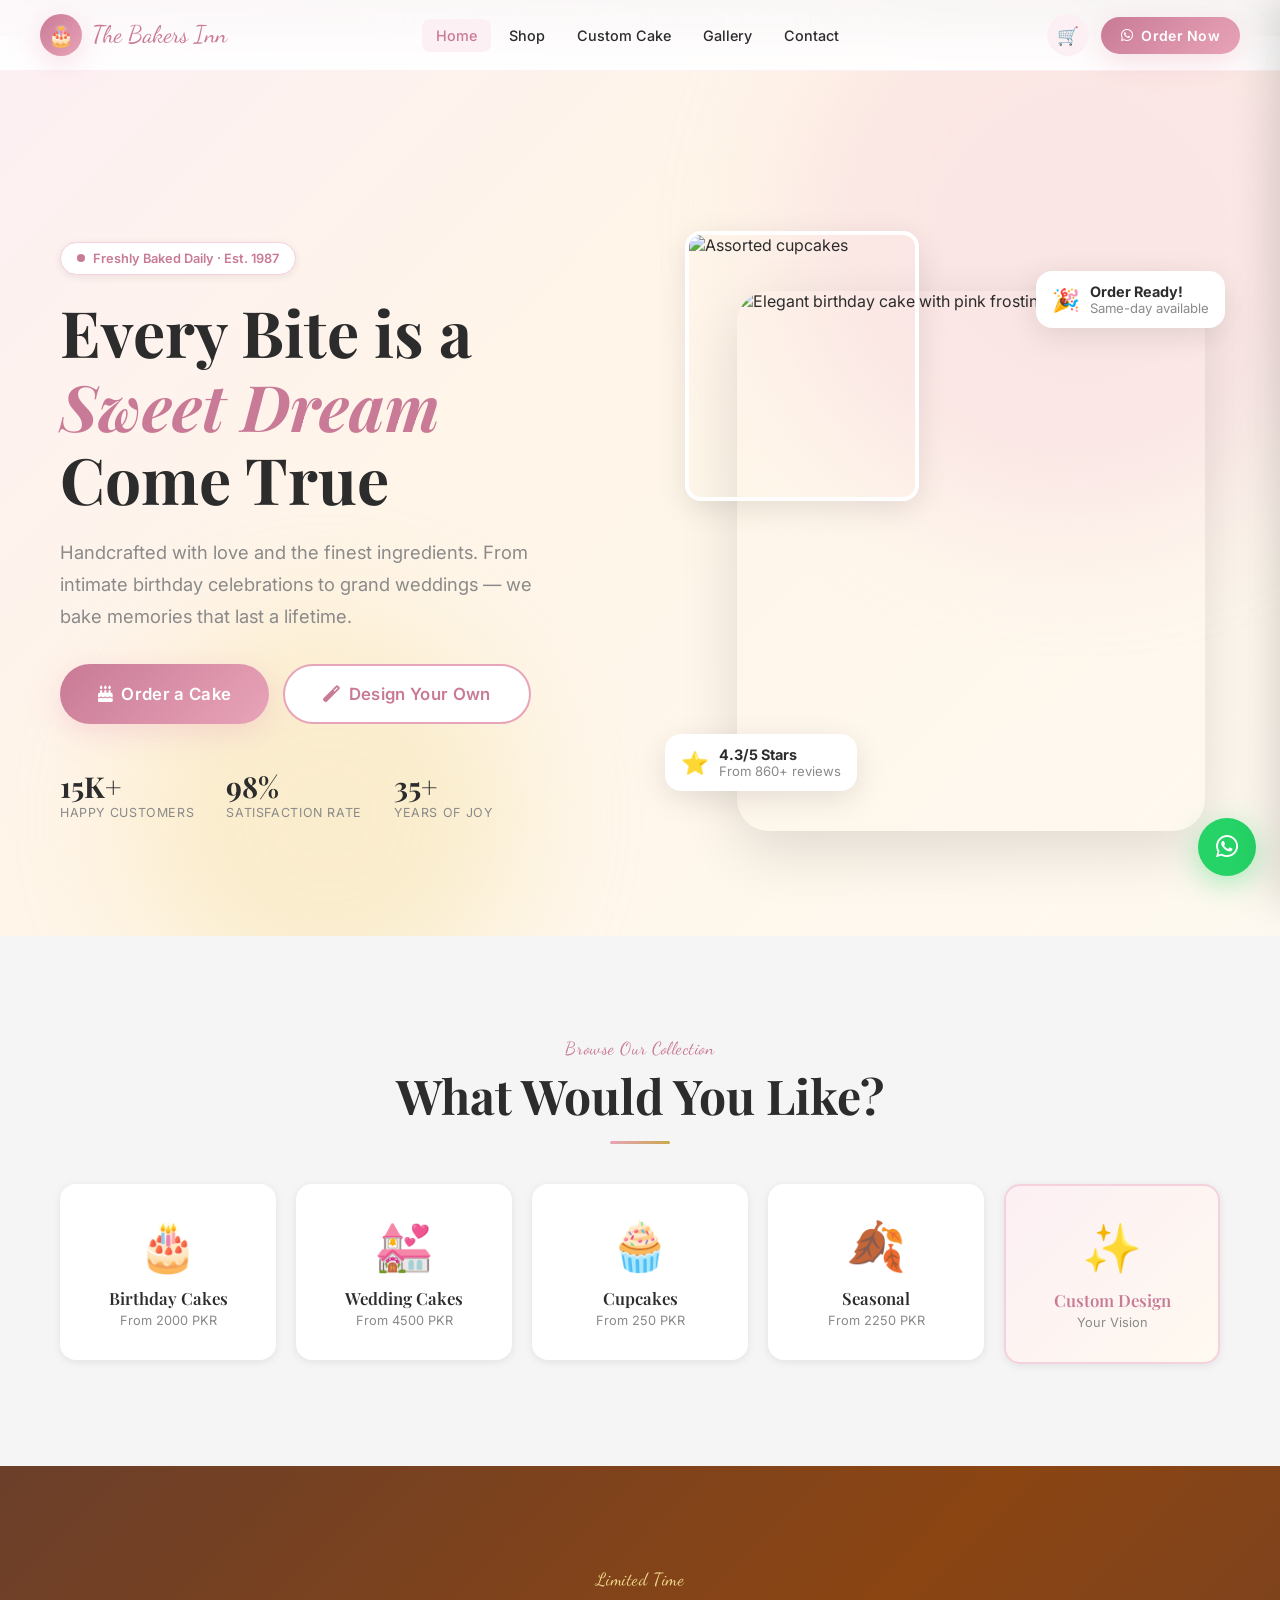
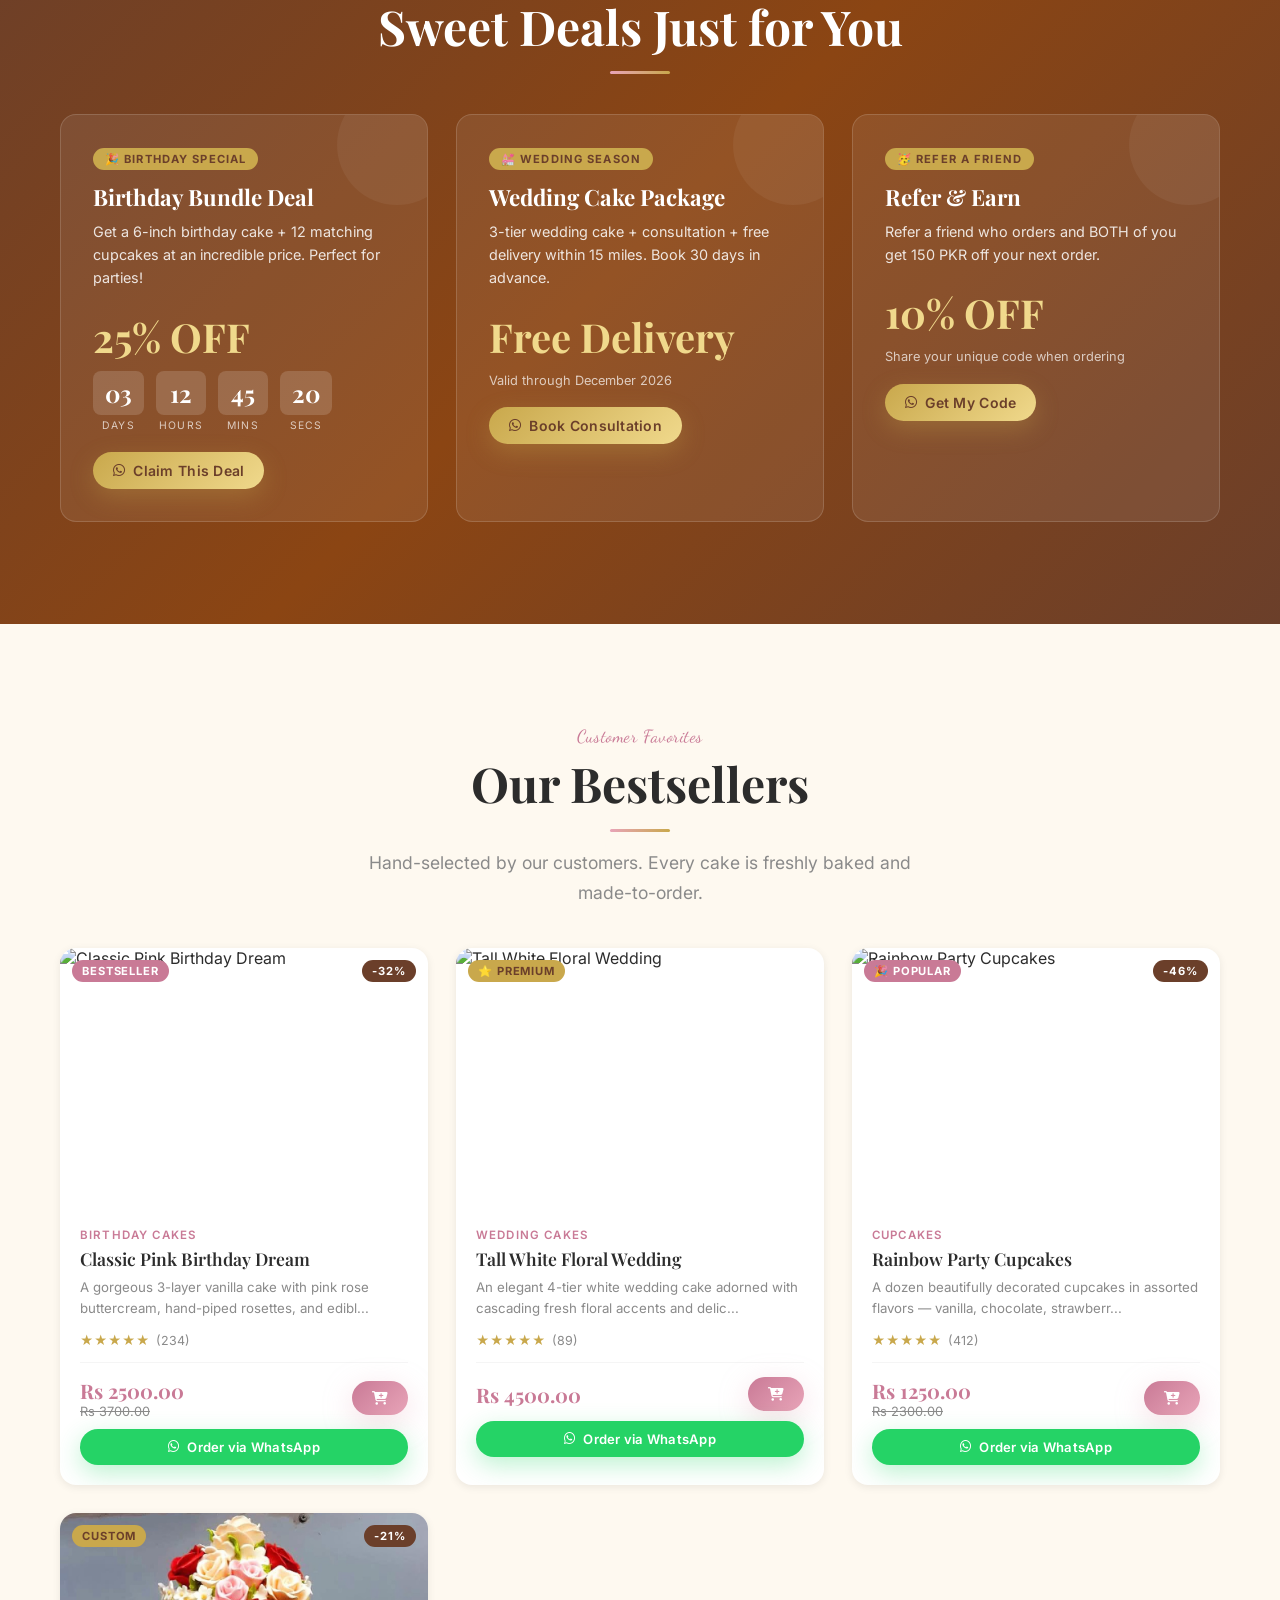
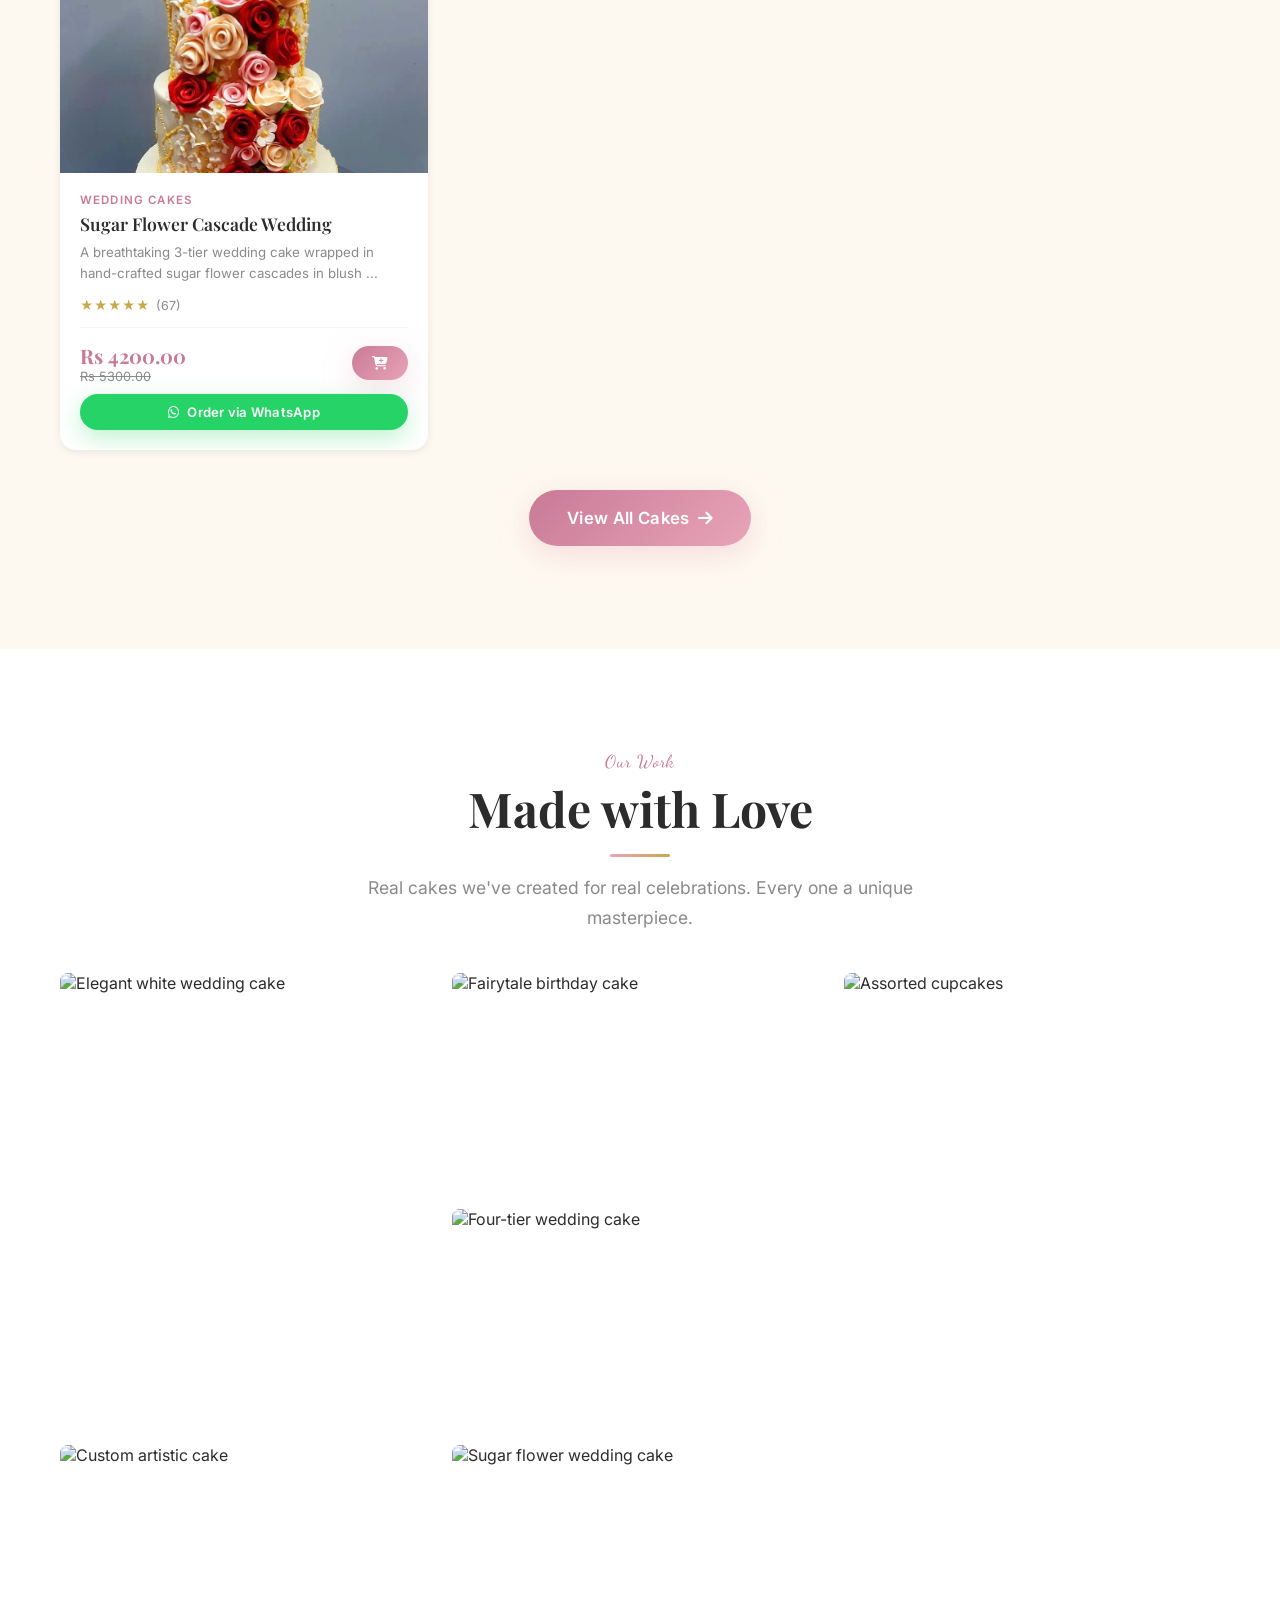
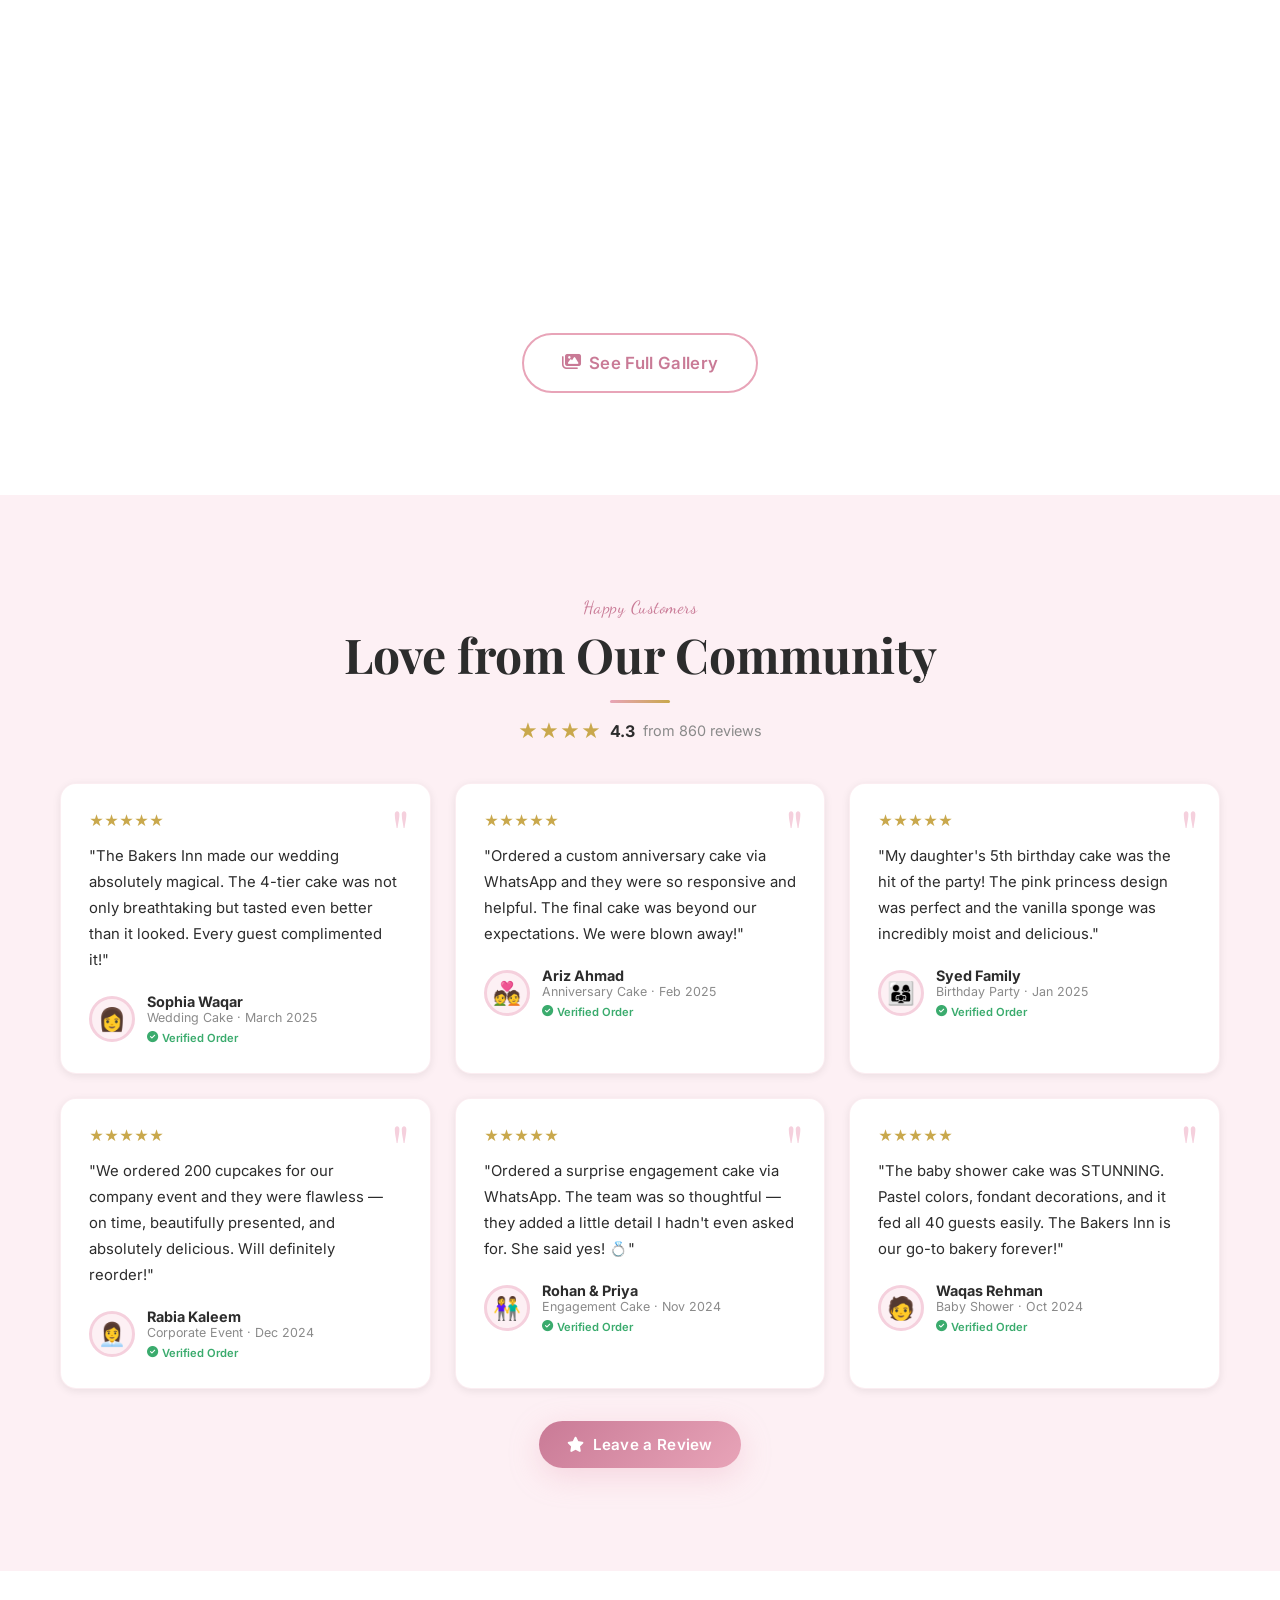
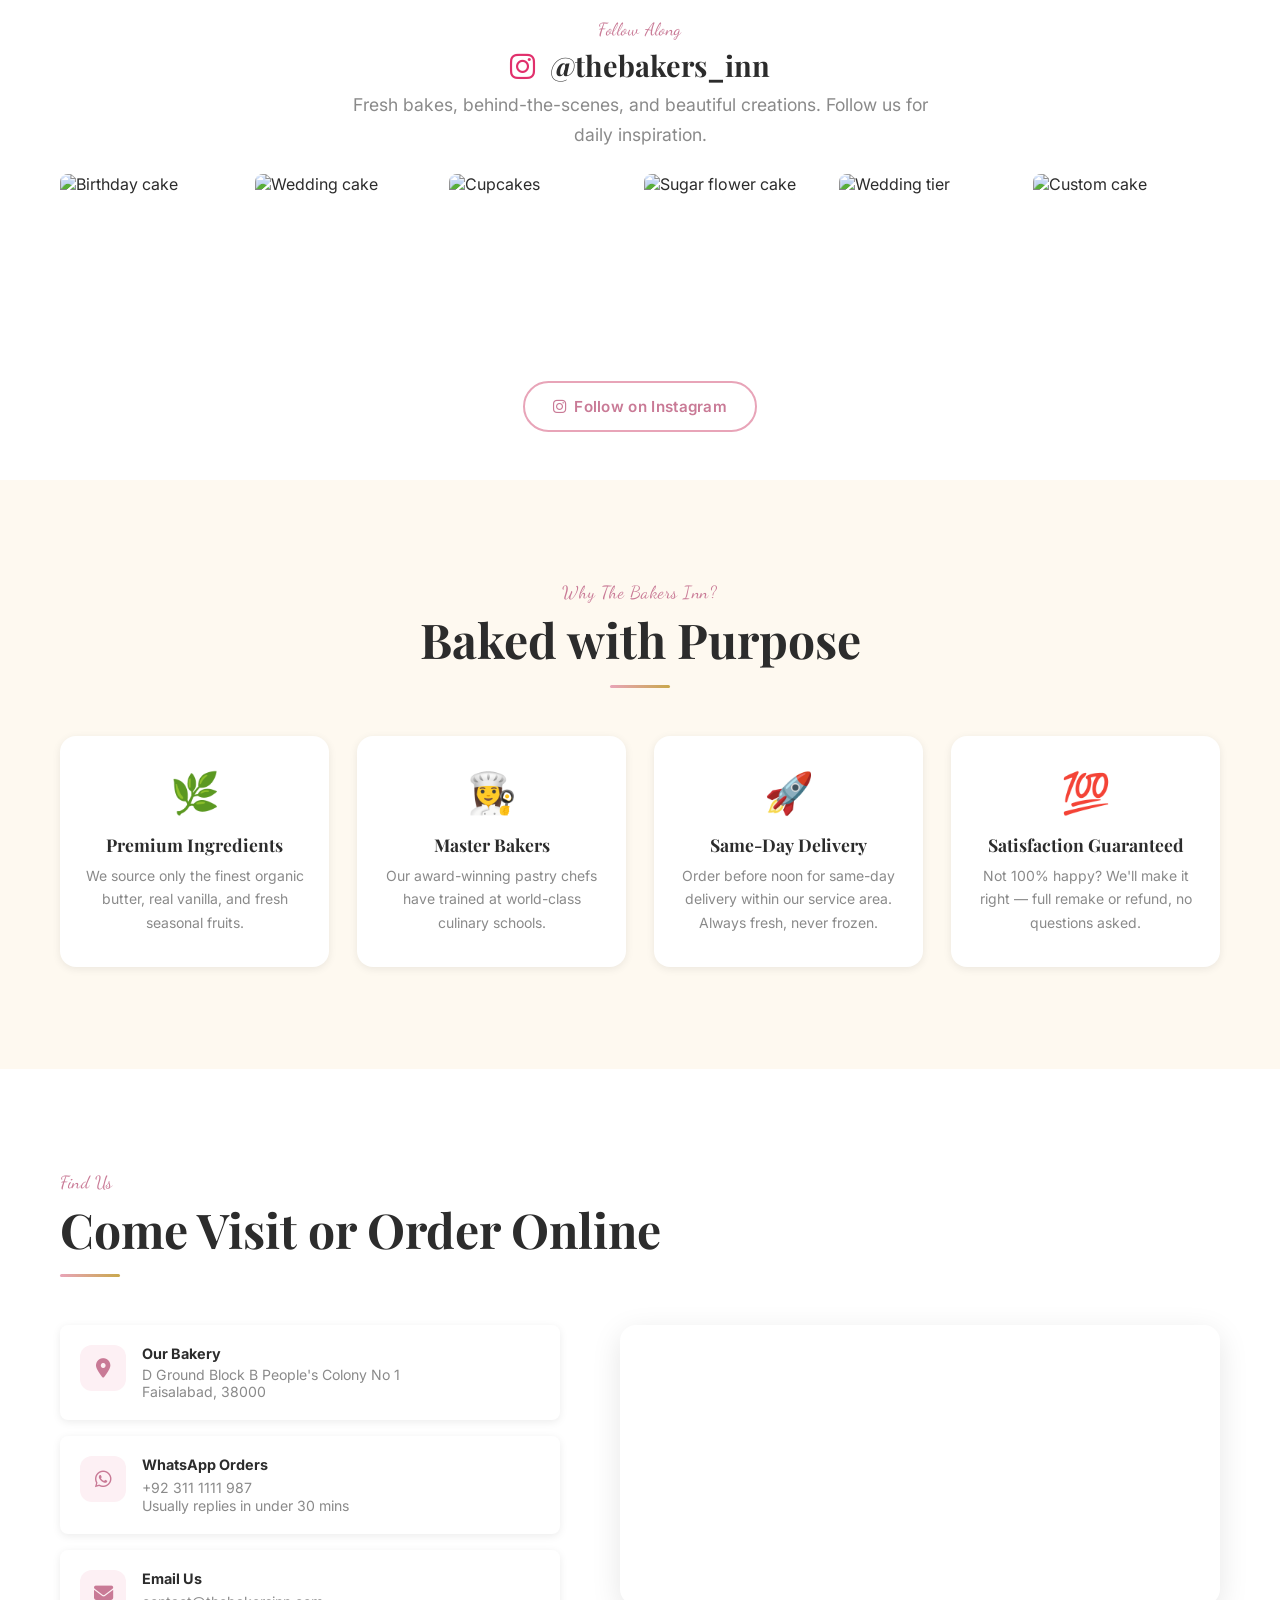
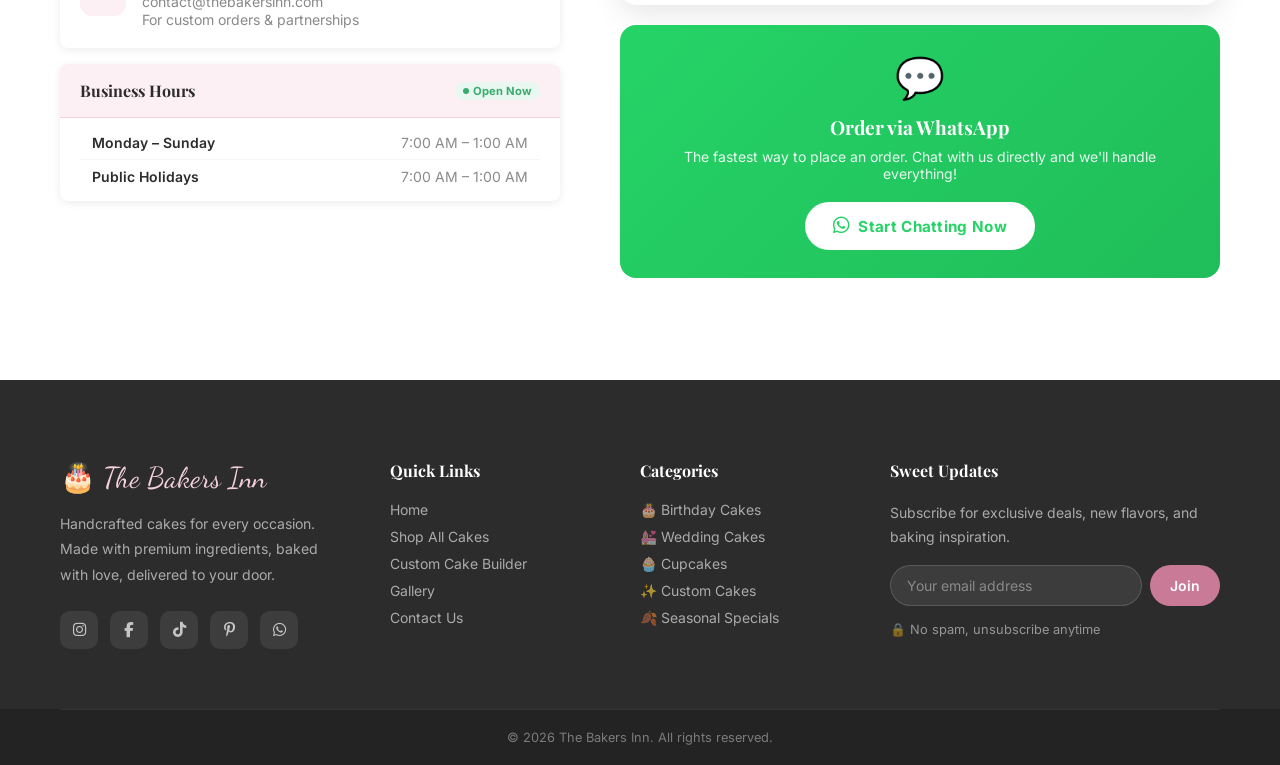
==== commit 9811f19b: "Update index.html" ====
--- a/index.html
+++ b/index.html
@@ -163,7 +163,7 @@
         <h2 class="section-title">What Would You Like?</h2>
         <div class="divider"></div>
       </div>
-      <div style="display:grid;grid-template-columns:repeat(4,minmax(200px,1fr));gap:20px;margin-top:40px;">
+      <div style="display:grid;grid-template-columns:repeat(auto-fill,minmax(200px,1fr));gap:20px;margin-top:40px;">
         <a href="shop.html?cat=birthday" class="fade-up delay-1" style="text-decoration:none;">
           <div
             style="background:white;border-radius:var(--radius);padding:32px 20px;text-align:center;box-shadow:var(--shadow-sm);transition:transform .3s,box-shadow .3s;cursor:pointer;"
@@ -198,6 +198,18 @@
               style="font-family:var(--font-serif);font-size:1.05rem;font-weight:600;color:var(--charcoal);margin-bottom:4px;">
               Cupcakes</div>
             <div style="font-size:.8rem;color:var(--gray-mid);">From 250 PKR</div>
+          </div>
+        </a>
+        <a href="shop.html?cat=seasonal" class="fade-up delay-3" style="text-decoration:none;">
+          <div
+            style="background:white;border-radius:var(--radius);padding:32px 20px;text-align:center;box-shadow:var(--shadow-sm);transition:transform .3s,box-shadow .3s;cursor:pointer;"
+            onmouseenter="this.style.transform='translateY(-6px)';this.style.boxShadow='var(--shadow-lg)'"
+            onmouseleave="this.style.transform='';this.style.boxShadow='var(--shadow-sm)'">
+            <div style="font-size:3rem;margin-bottom:12px;">🍂</div>
+            <div
+              style="font-family:var(--font-serif);font-size:1.05rem;font-weight:600;color:var(--charcoal);margin-bottom:4px;">
+              Seasonal</div>
+            <div style="font-size:.8rem;color:var(--gray-mid);">From 2250 PKR</div>
           </div>
         </a>
         <a href="builder.html" class="fade-up delay-4" style="text-decoration:none;">
